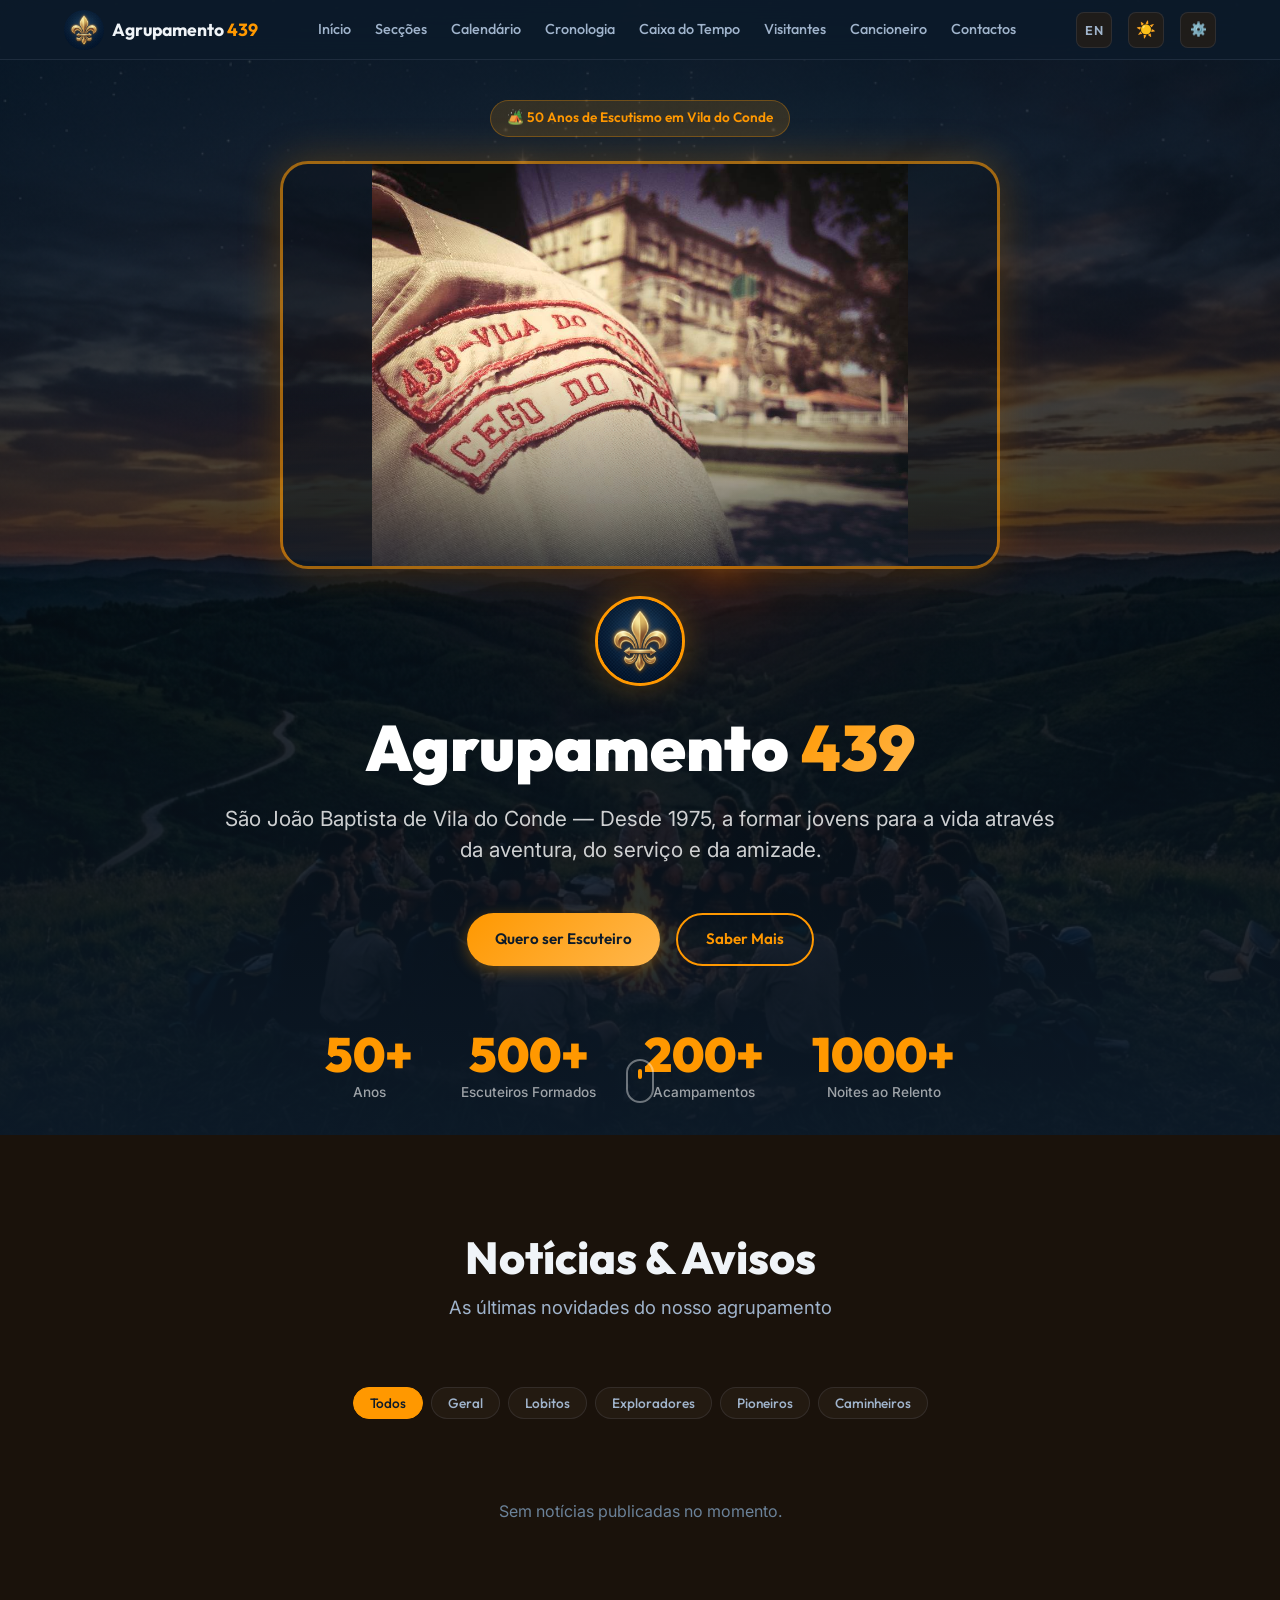
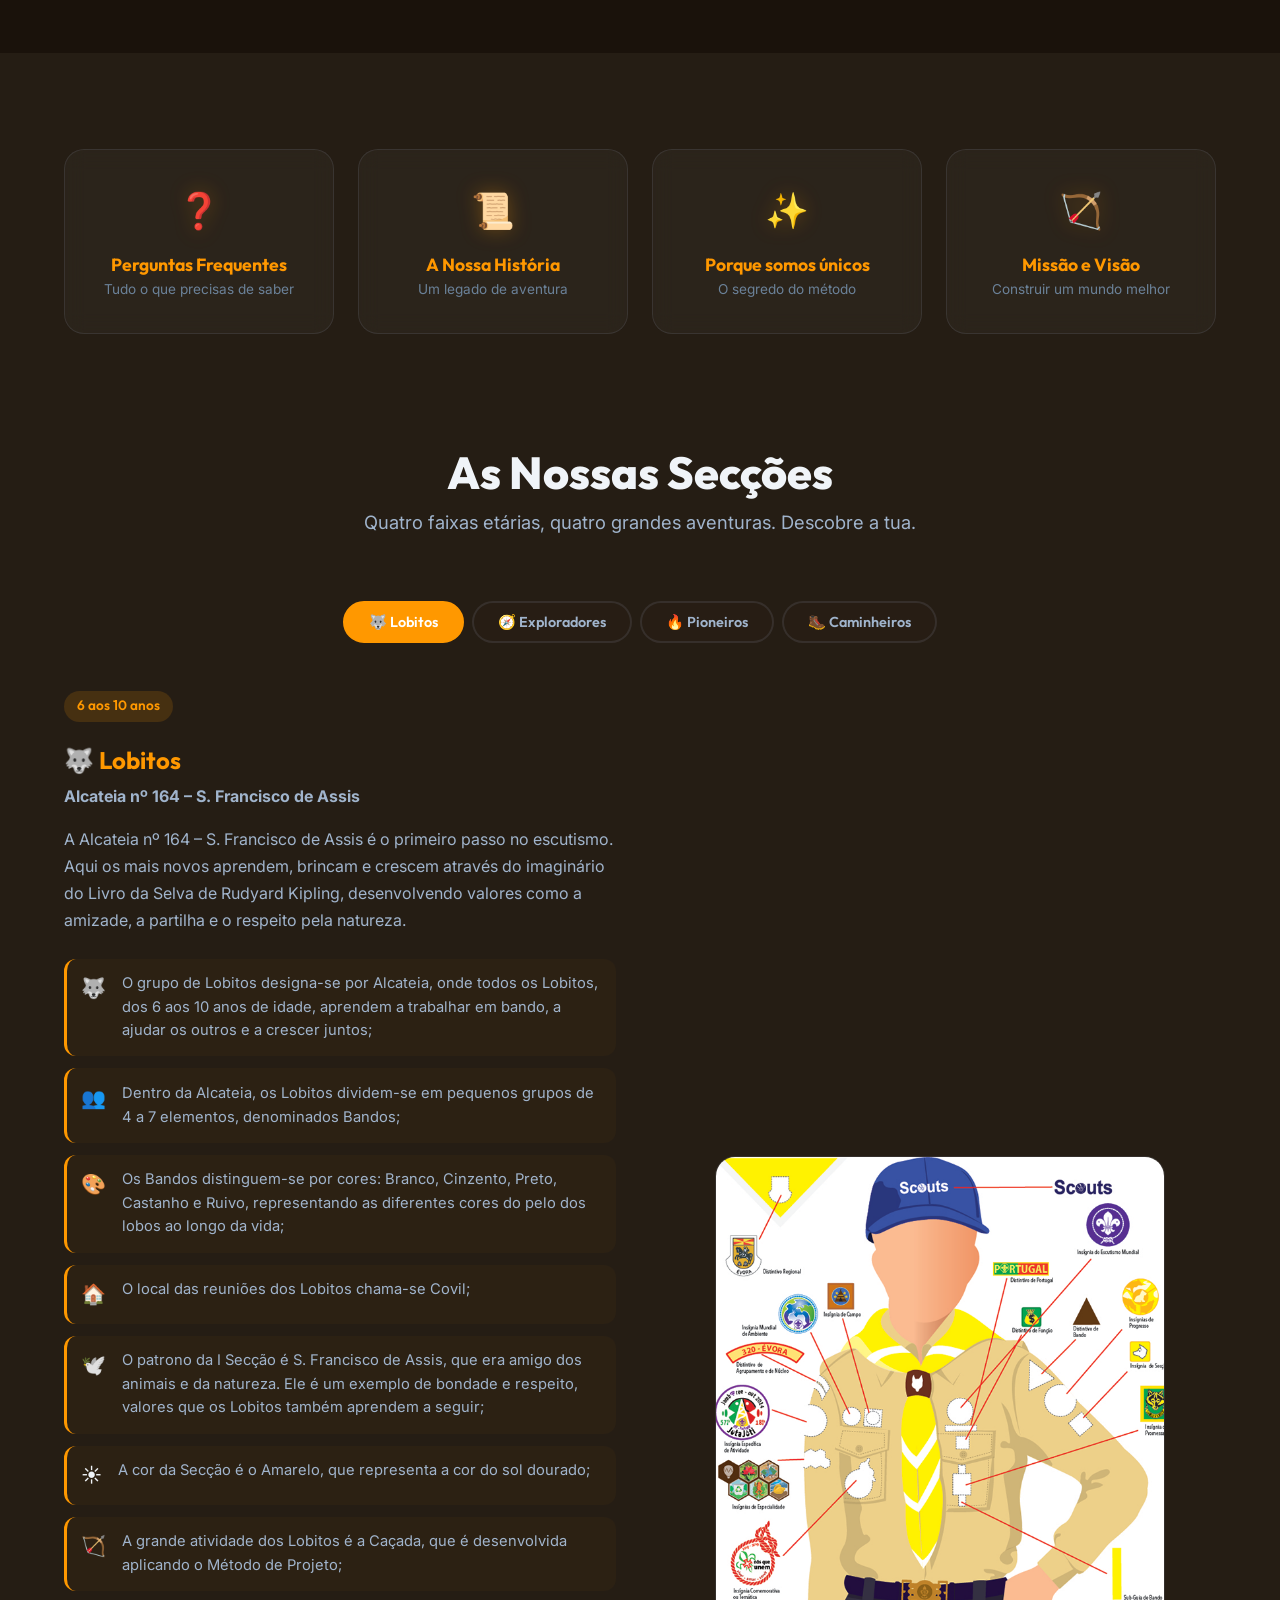
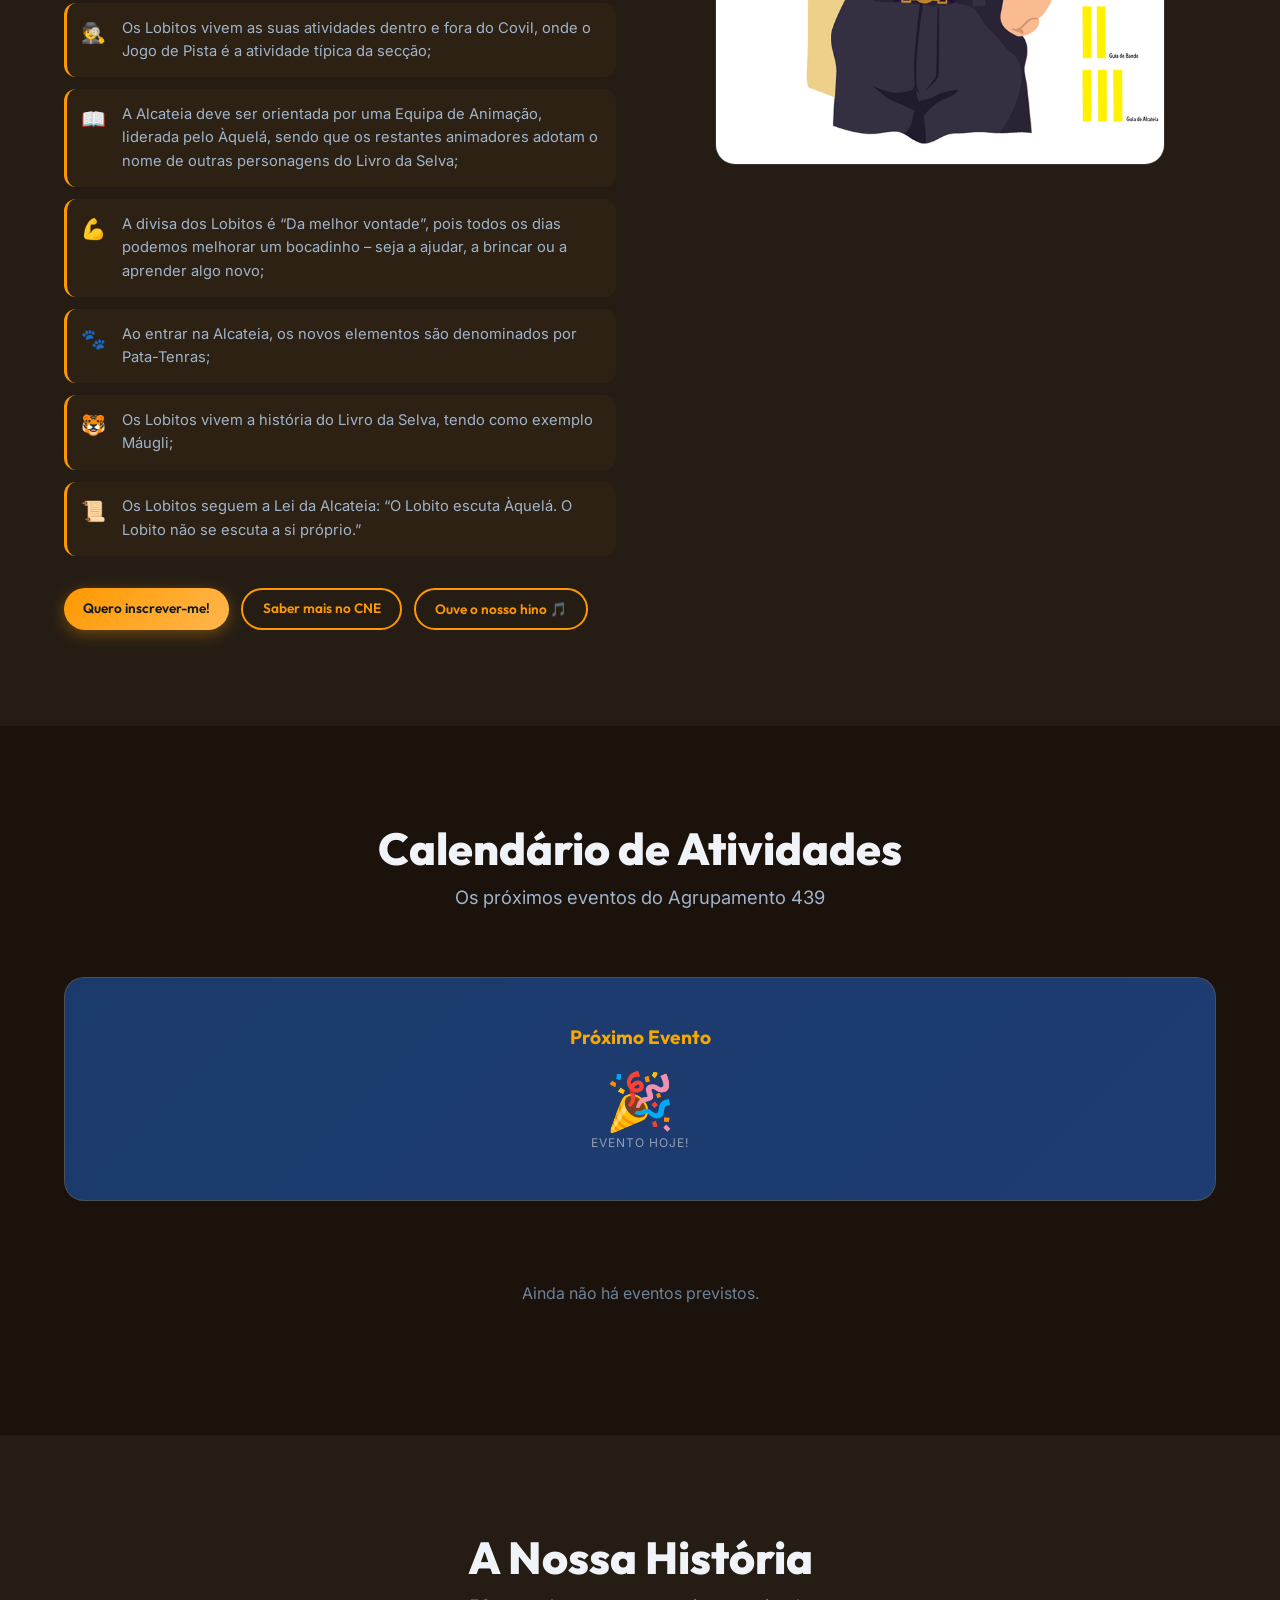
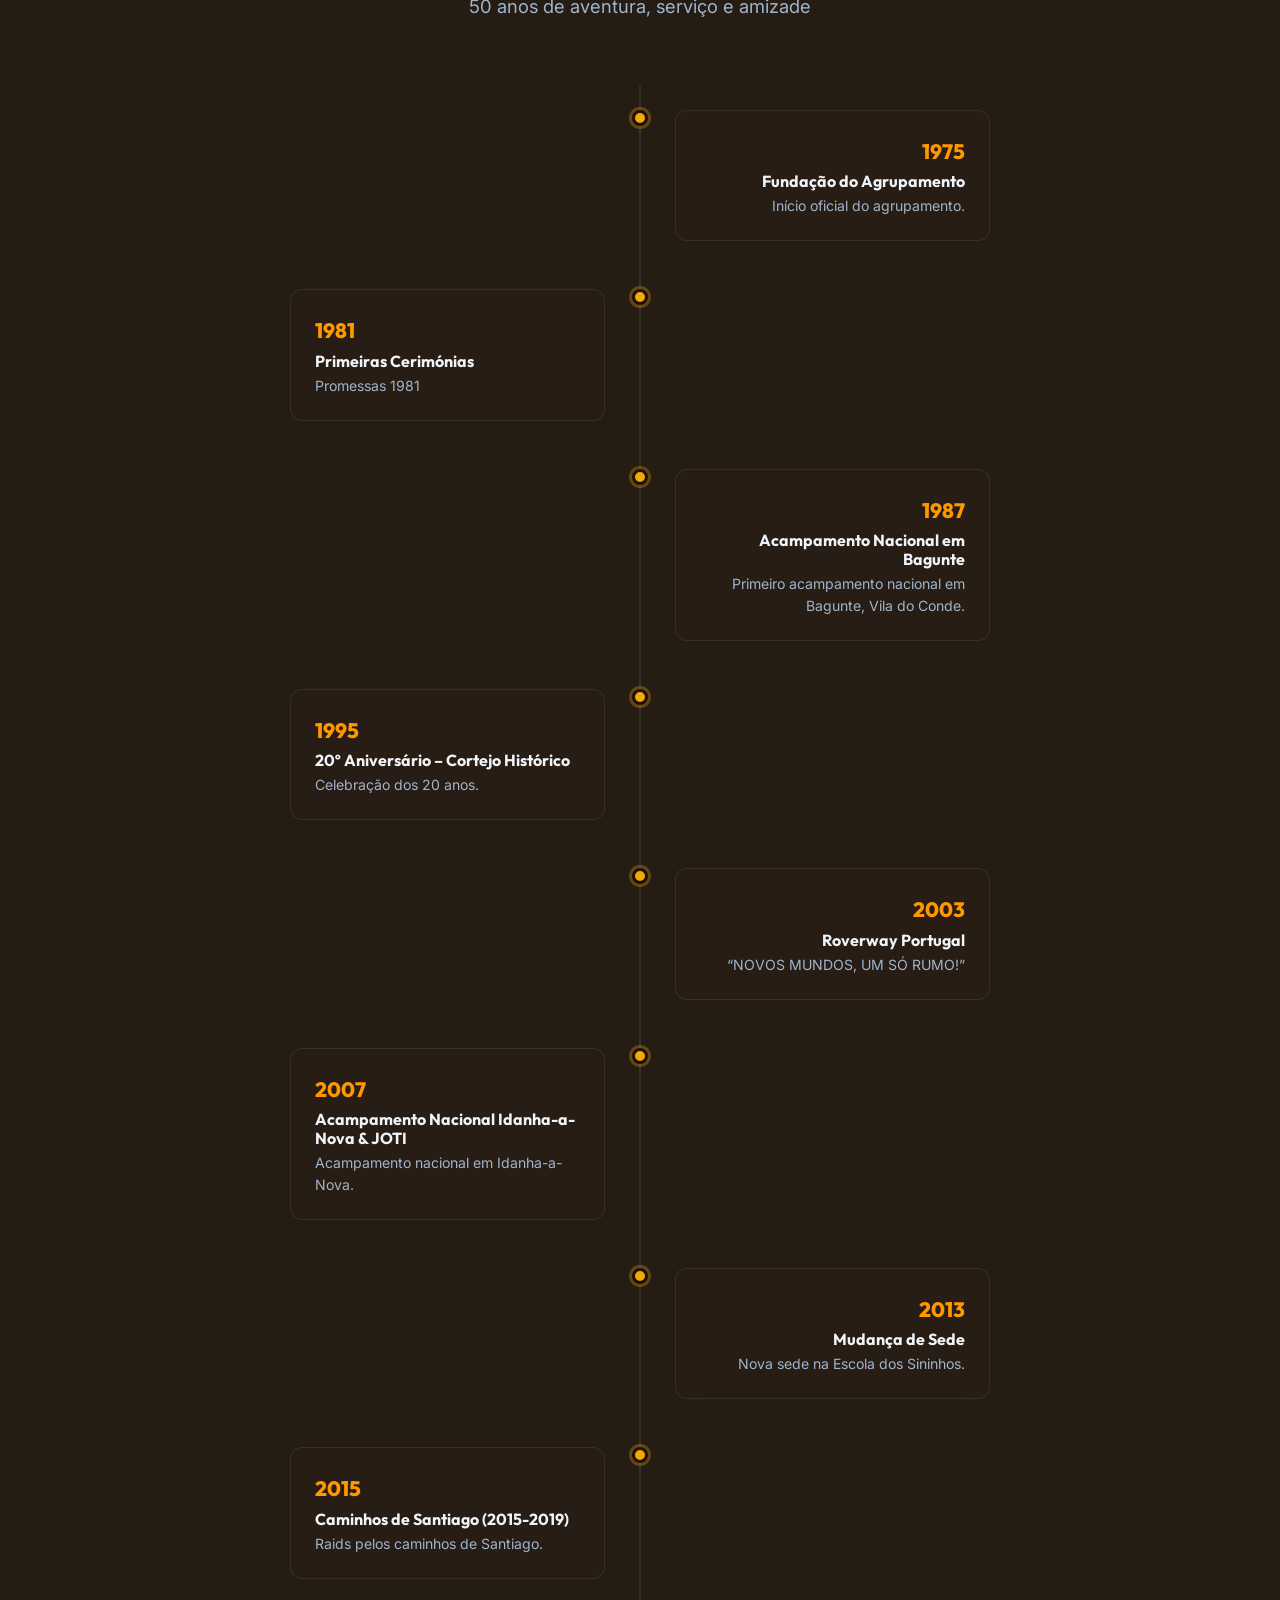
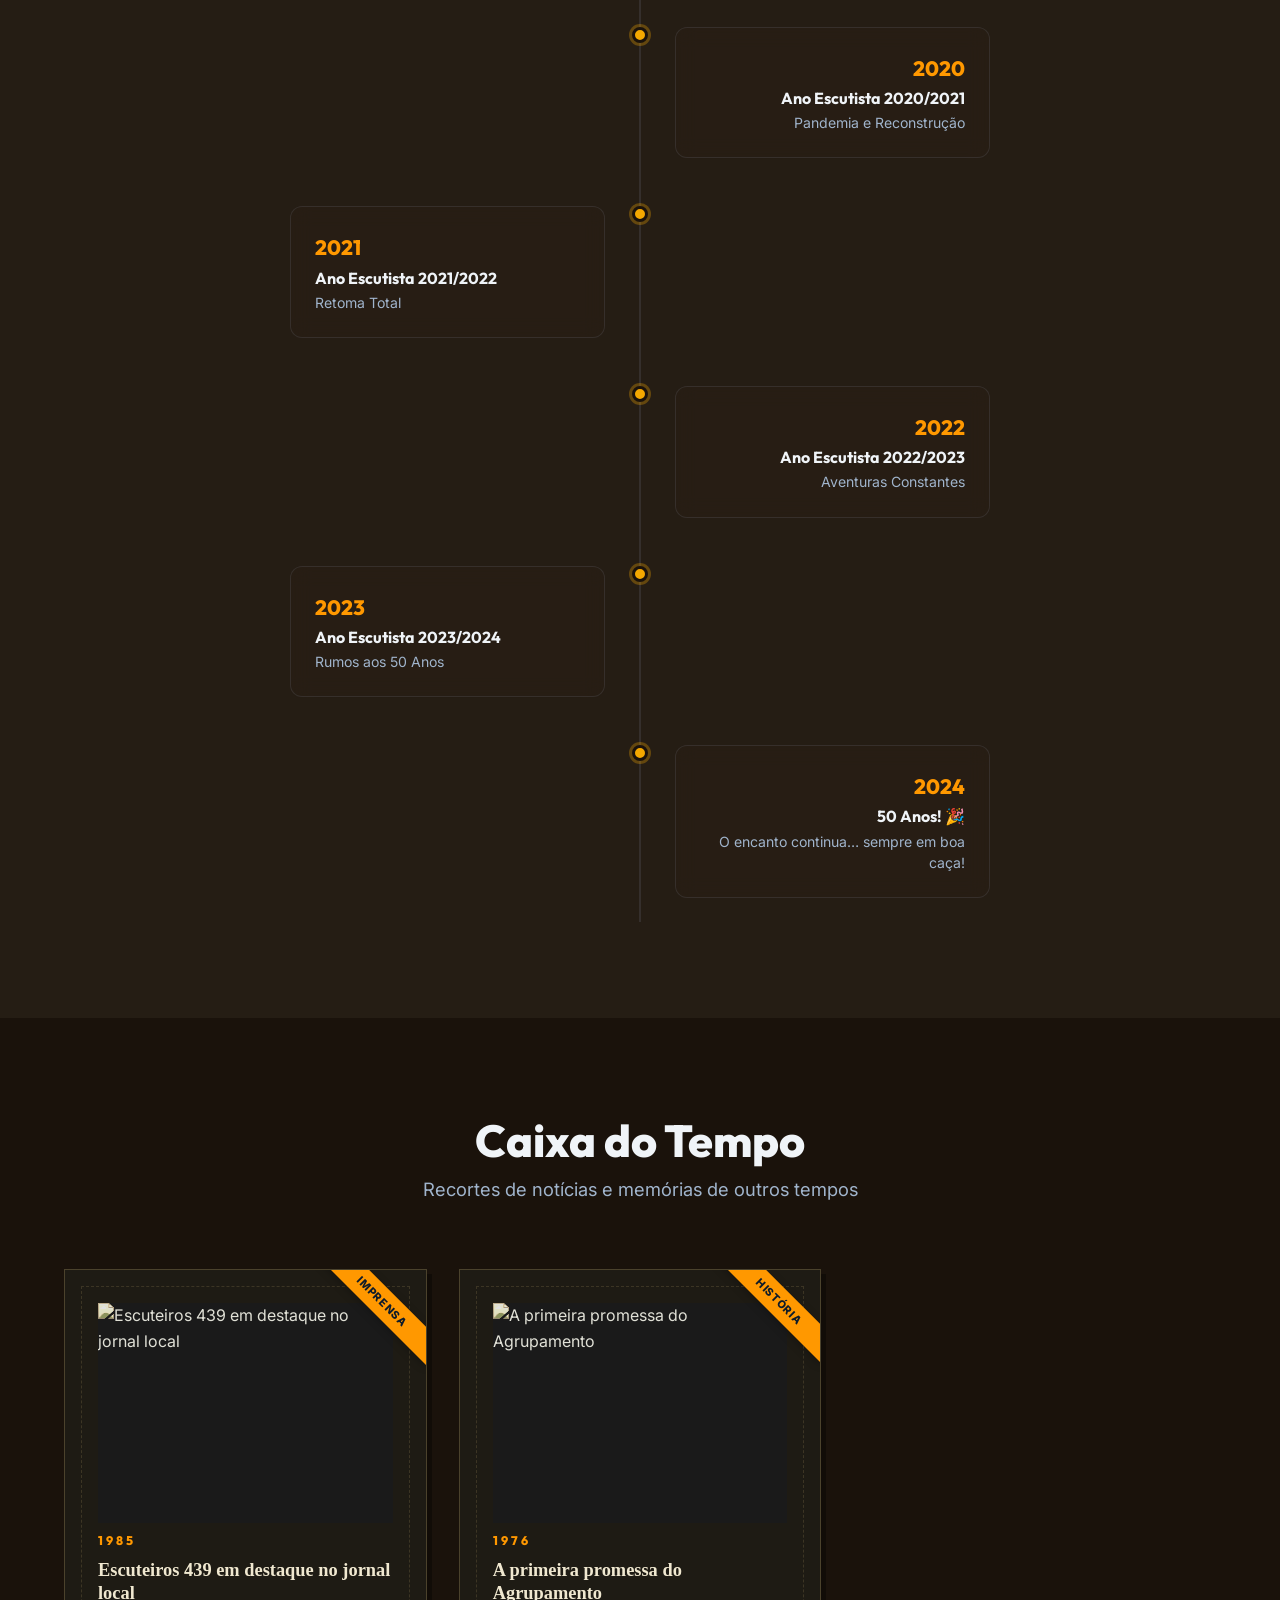
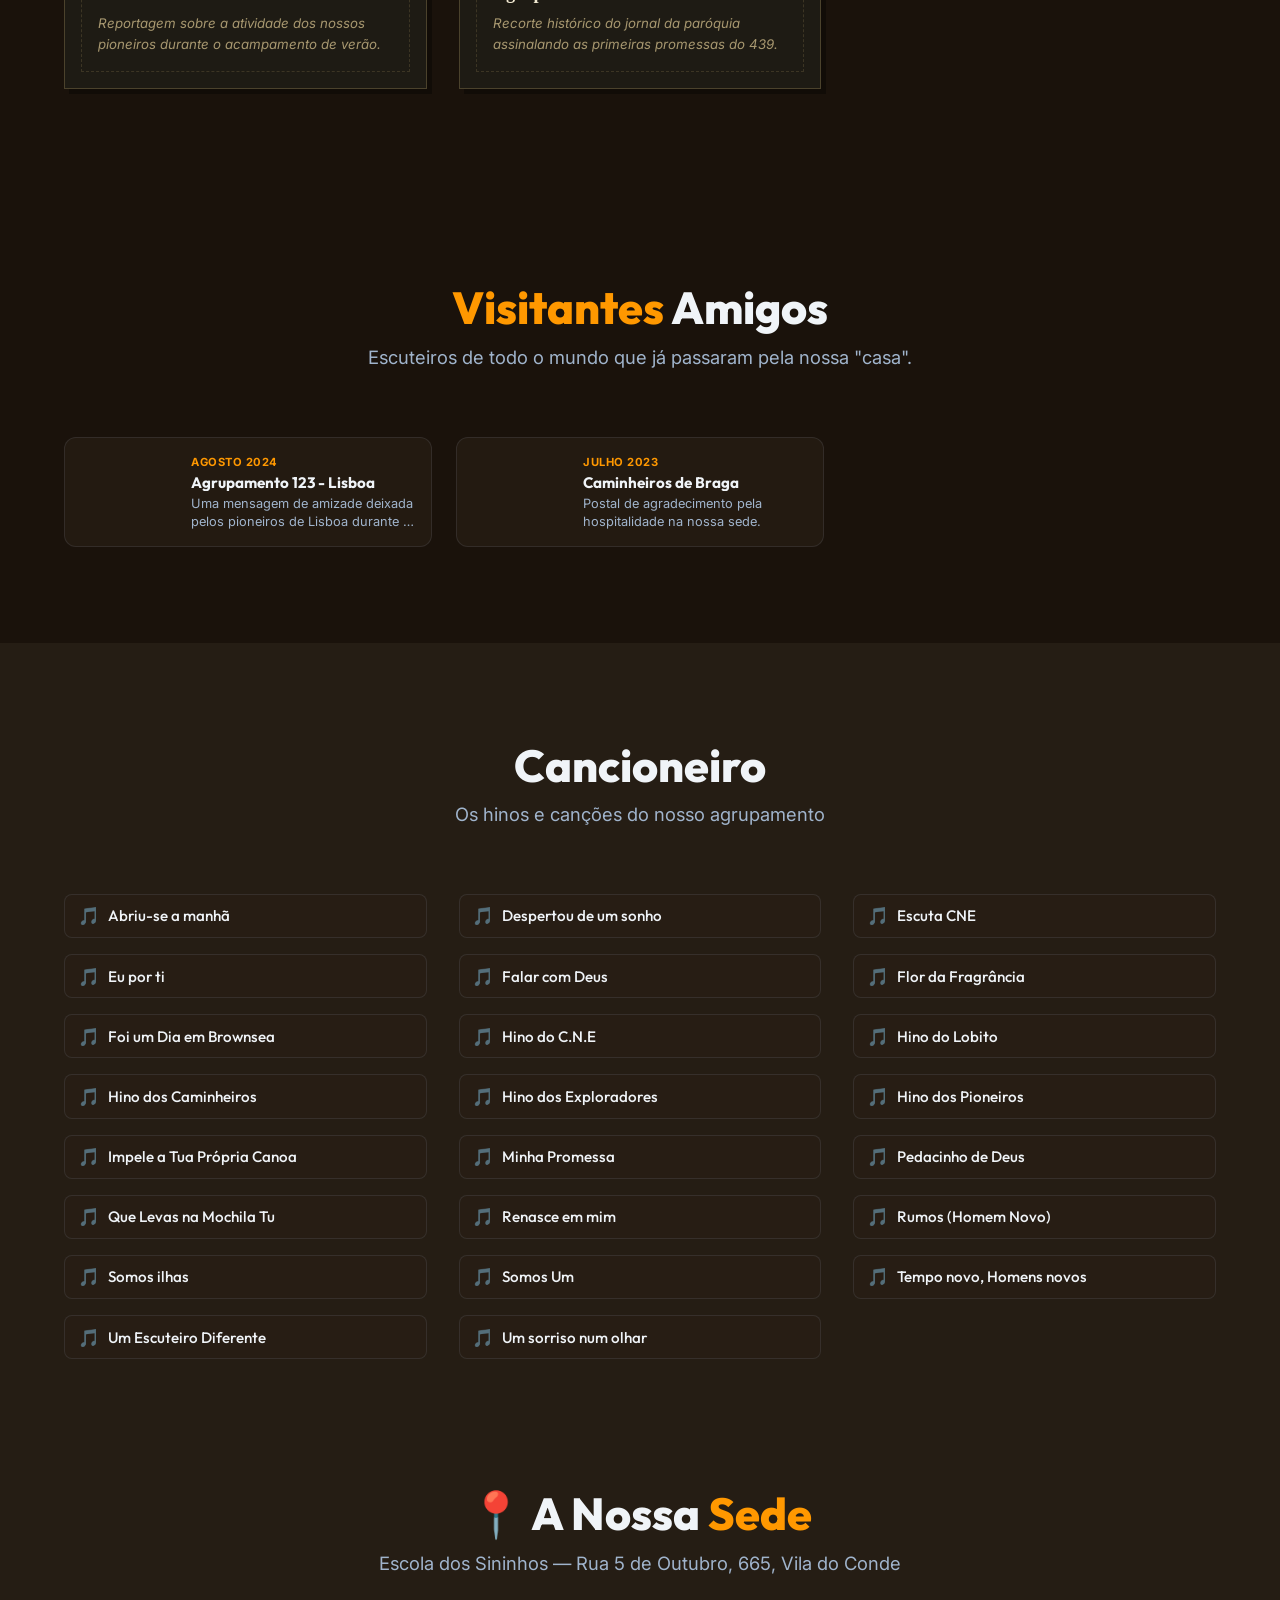
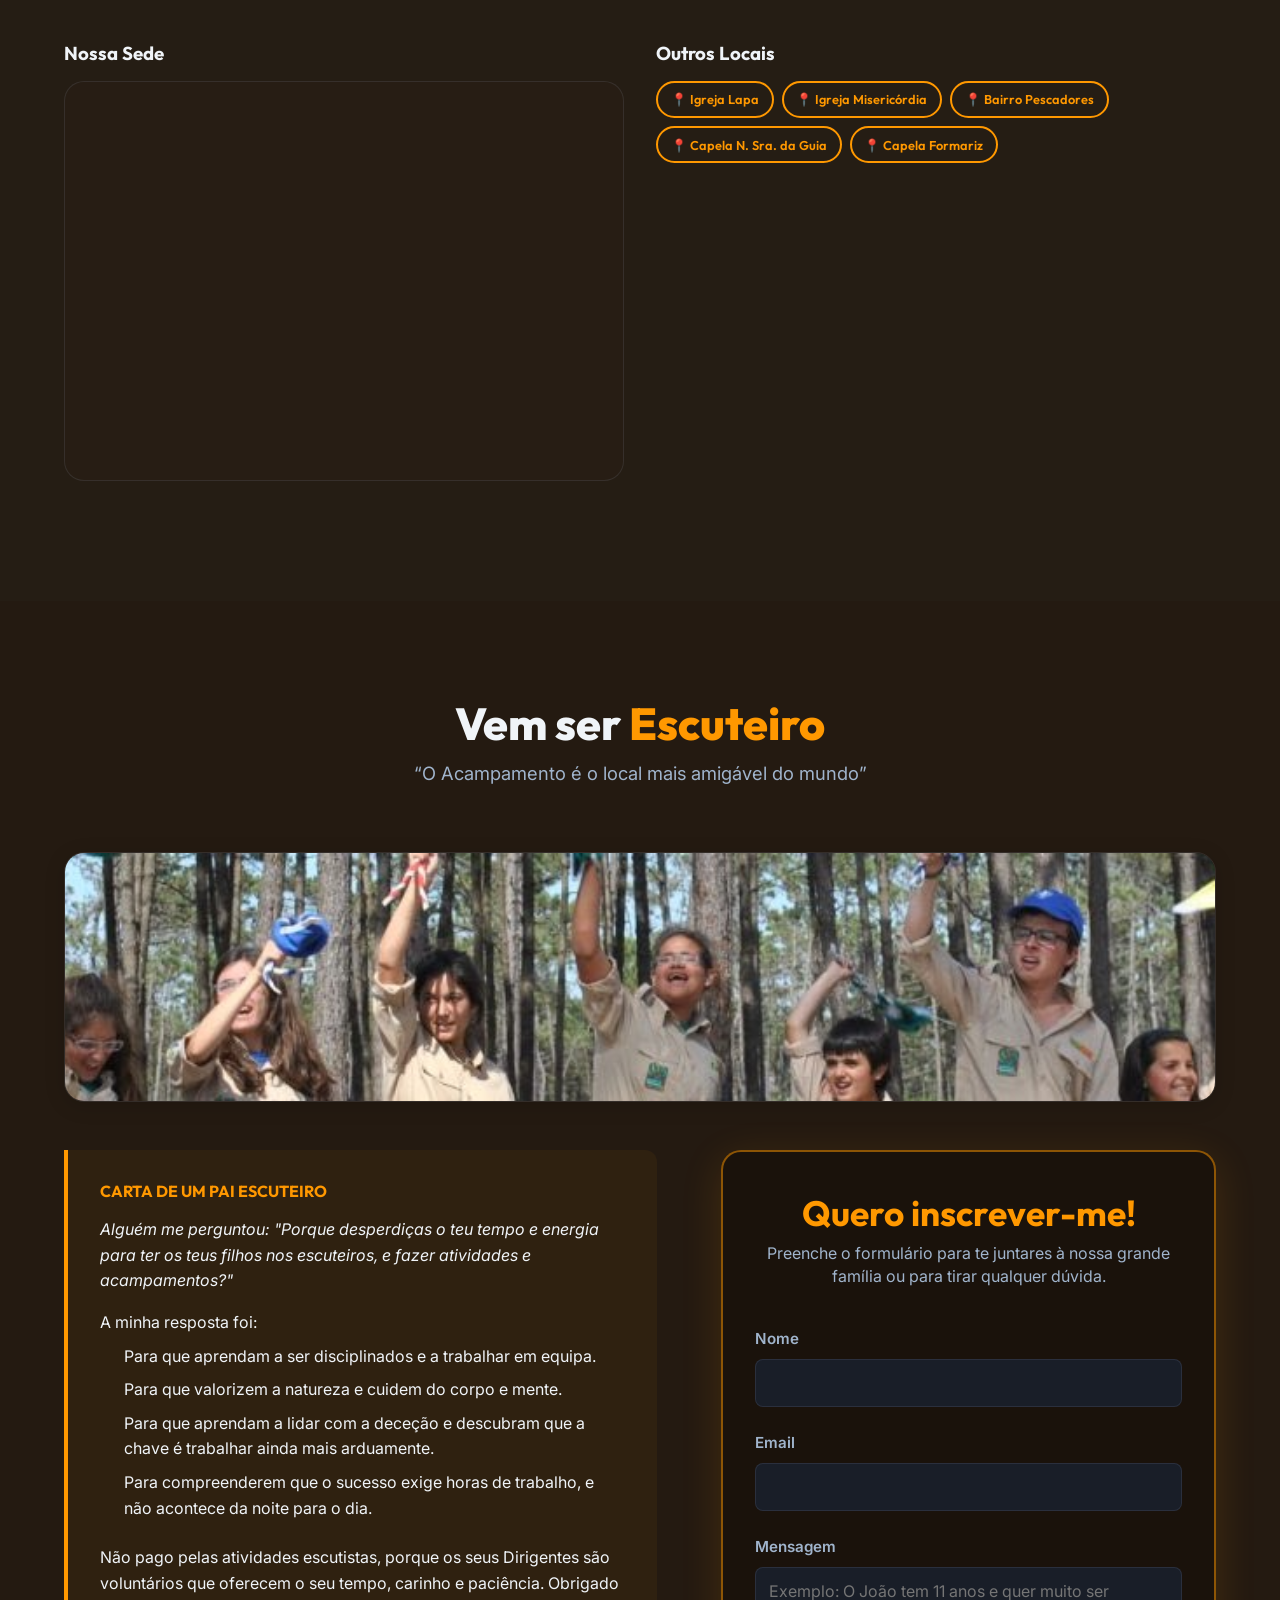
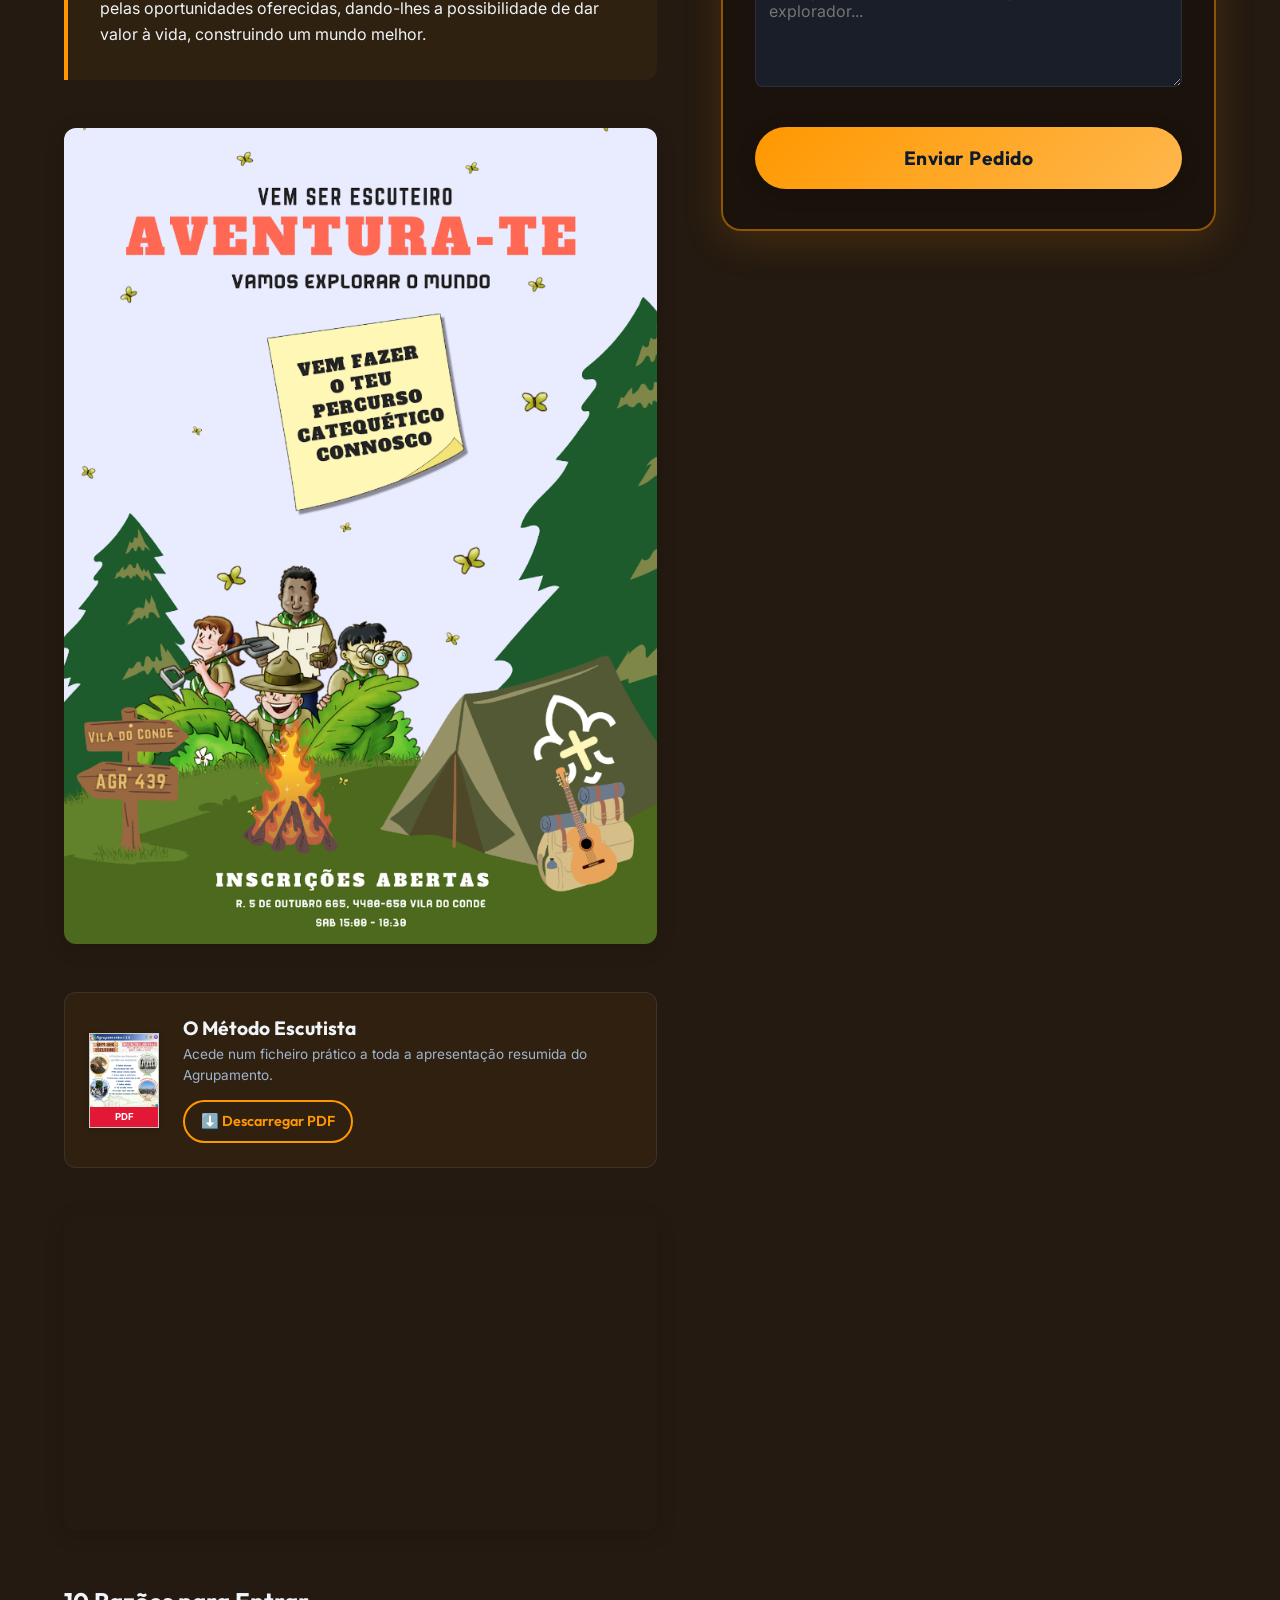
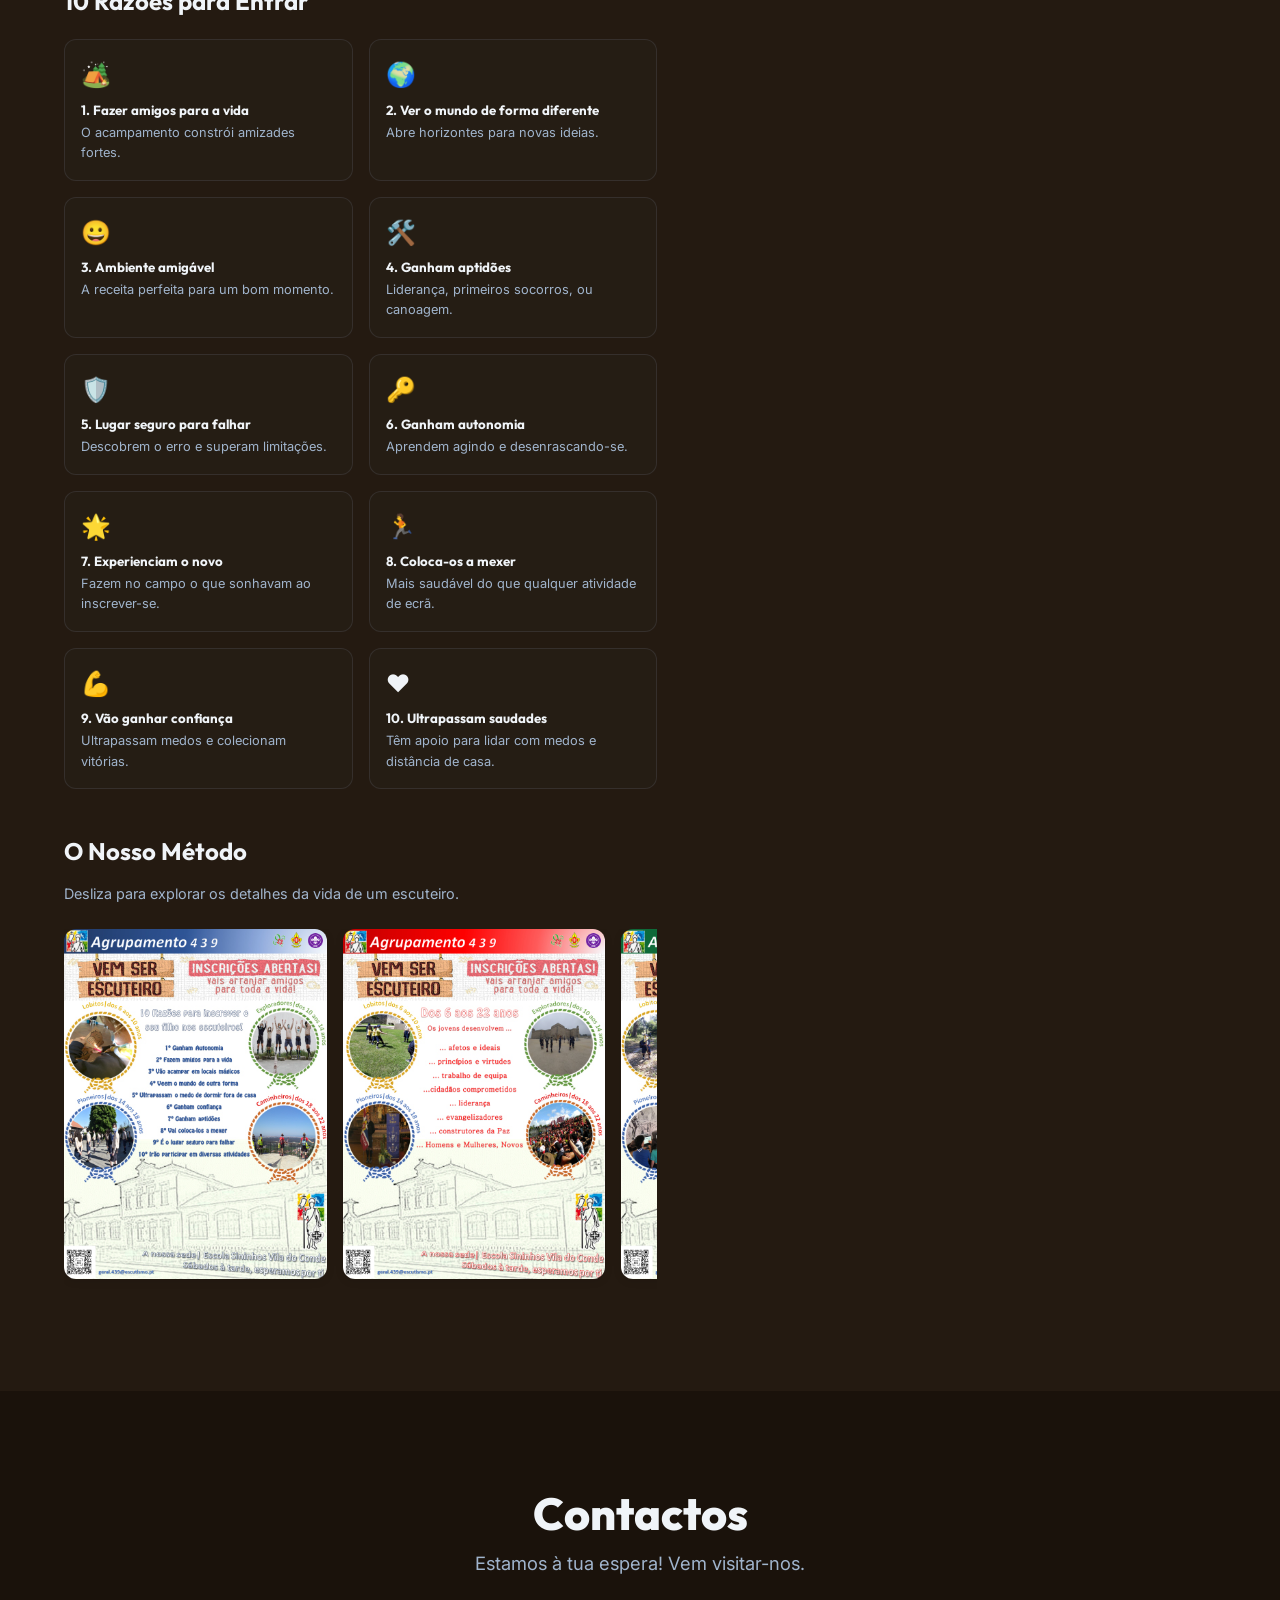
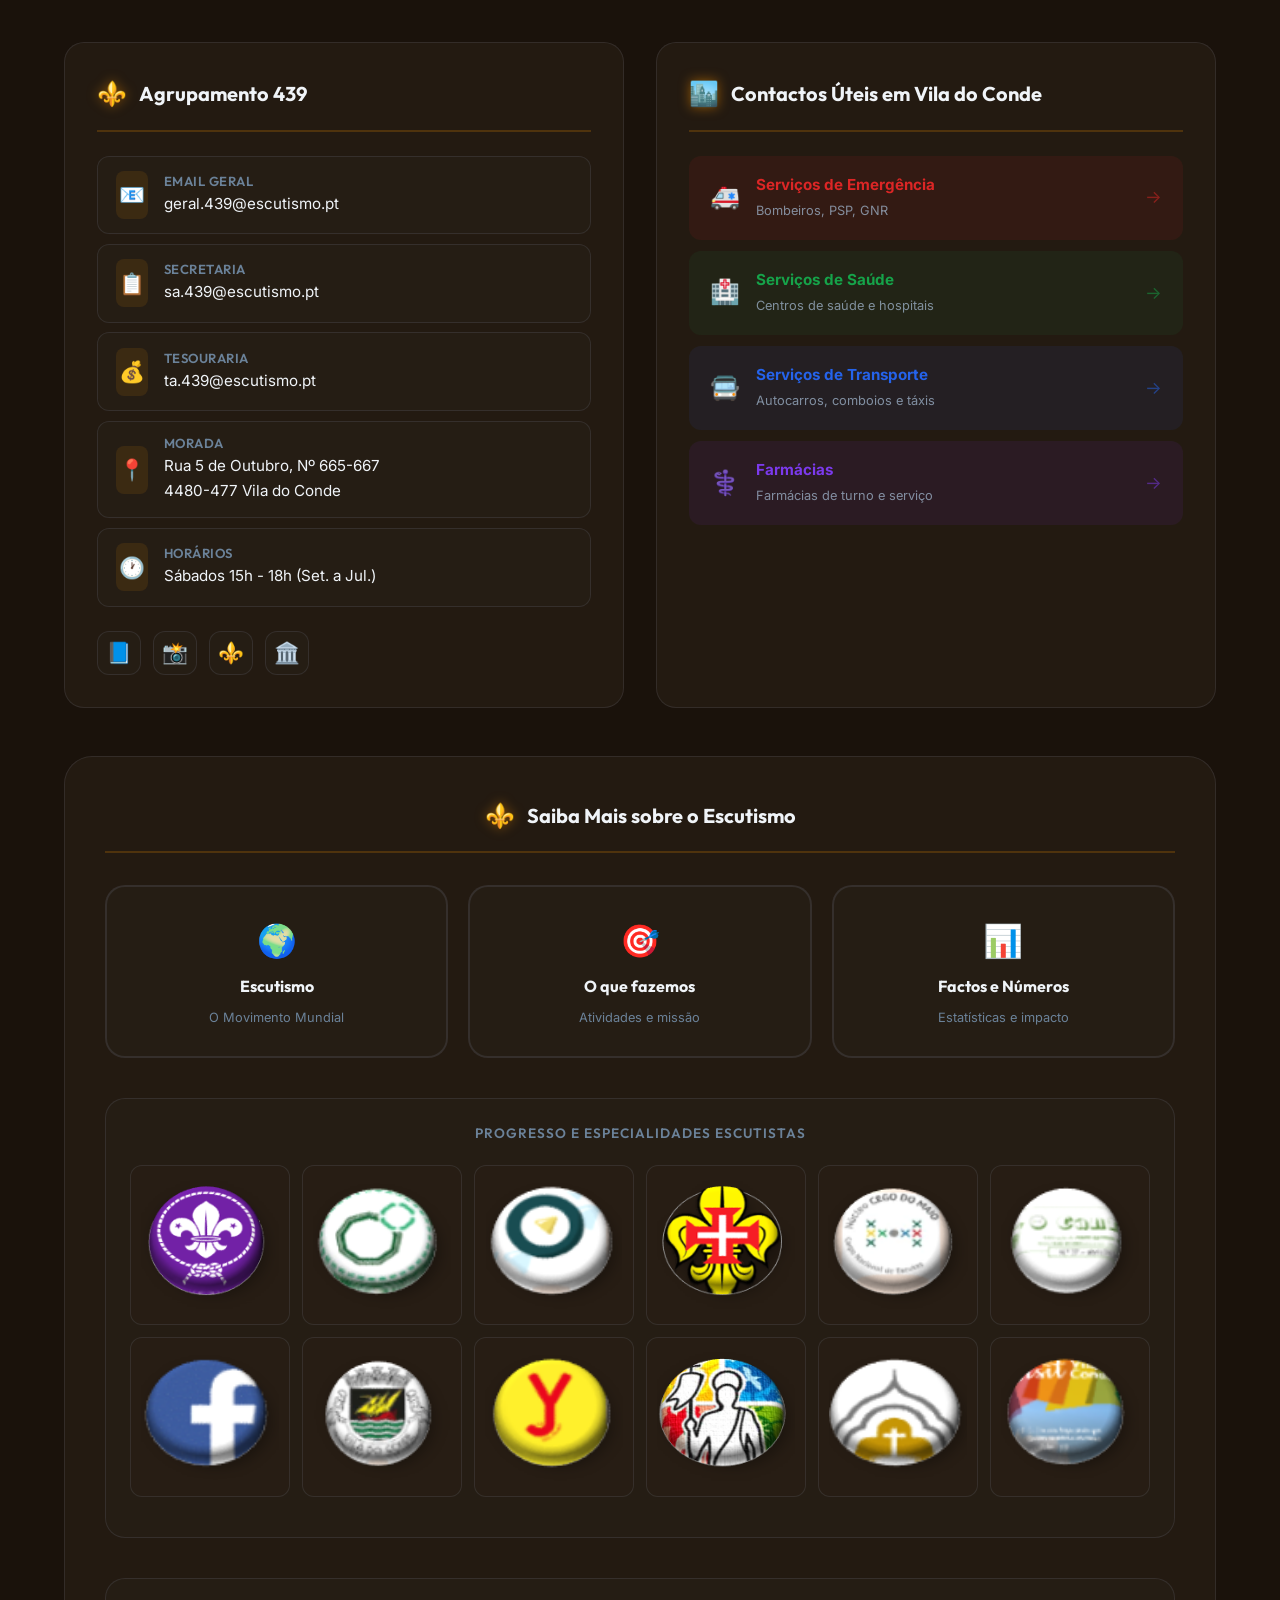
==== index.html @ 11c43bd1 "first commit" ====
<!DOCTYPE html>
<html lang="pt" data-theme="dark">
<head>
  <meta charset="UTF-8">
  <meta name="viewport" content="width=device-width, initial-scale=1.0">
  <meta name="description" content="Agrupamento 439 – São João Baptista de Vila do Conde. 50 anos de escutismo, aventura, serviço e amizade. CNE - Corpo Nacional de Escutas.">
  <meta name="keywords" content="escuteiros, escutismo, agrupamento 439, Vila do Conde, CNE, lobitos, exploradores, pioneiros, caminheiros">
  <meta property="og:title" content="Agrupamento 439 – São João Baptista de Vila do Conde">
  <meta property="og:description" content="50 anos a formar jovens para a vida através da aventura, serviço e amizade.">
  <meta property="og:type" content="website">
  <title>Agrupamento 439 – Escuteiros de Vila do Conde</title>
  <!-- Google Fonts -->
  <link rel="preconnect" href="https://fonts.googleapis.com">
  <link rel="preconnect" href="https://fonts.gstatic.com" crossorigin>
  <link href="https://fonts.googleapis.com/css2?family=Outfit:wght@300;400;600;700;900&family=Plus+Jakarta+Sans:wght@400;500;600&display=swap" rel="stylesheet">
  
  <!-- CSS -->
  <link rel="stylesheet" href="css/style.css?v=2">
  
  <!-- i18n -->
  <script src="js/i18n.js"></script>
  <link rel="icon" href="assets/logo.png" type="image/png">
</head>
<body>

  <!-- ============ NAVBAR ============ -->
  <nav class="navbar" id="navbar">
    <div class="nav-inner">
      <a href="#" class="nav-brand">
        <img src="assets/logo.png" alt="Logo Agrupamento 439">
        <div class="nav-brand-text">Agrupamento <span>439</span></div>
      </a>

      <div class="nav-links" id="navLinks">
        <a href="#inicio" class="active" data-i18n="nav_inicio">Início</a>
        <a href="#seccoes" data-i18n="nav_seccoes">Secções</a>
        <a href="#calendario" data-i18n="nav_calendario">Calendário</a>
        <a href="#cronologia" data-i18n="nav_cronologia">Cronologia</a>
        <a href="#caixatempo" data-i18n="nav_caixatempo">Caixa do Tempo</a>
        <a href="#visitantes" data-i18n="nav_visitantes">Visitantes</a>
        <a href="#cancioneiro" data-i18n="nav_cancioneiro">Cancioneiro</a>
        <a href="#inscricao" data-i18n="nav_contactos">Contactos</a>
      </div>


      <div class="nav-controls">
        <button class="nav-toggle-btn lang-toggle" id="langToggle" onclick="toggleLang()" title="Change Language">EN</button>
        <button class="nav-toggle-btn" id="themeToggle" onclick="toggleTheme()" title="Toggle Theme">☀️</button>
        <a href="admin.html" class="nav-toggle-btn" title="Admin" style="text-decoration:none; font-size:0.85rem;">⚙️</a>
        <button class="hamburger" id="hamburger" aria-label="Menu">
          <span></span><span></span><span></span>
        </button>
      </div>
    </div>
  </nav>

  <!-- ============ HERO ============ -->
  <section class="hero" id="inicio">
    <div class="hero-bg"></div>
    <div class="hero-overlay"></div>
    <div class="hero-particles"></div>

    <div class="hero-content">
      <div class="hero-badge" data-i18n="hero_badge">🏕️ 50 Anos de Escutismo em Vila do Conde</div>

      <!-- Foto do Agrupamento -->
      <div class="hero-group-photo-wrap">
        <img src="assets/imagem.jpg" alt="Foto do Agrupamento 439" class="hero-group-photo">
        <div class="hero-group-photo-overlay"></div>
      </div>

      <img src="assets/logo.png" alt="Flor de Lis" class="hero-logo">
      <h1>
        <span data-i18n="hero_title_1">Agrupamento</span>
        <span class="highlight" data-i18n="hero_title_2">439</span>
      </h1>
      <p class="hero-subtitle" data-i18n="hero_subtitle">São João Baptista de Vila do Conde — Desde 1975, a formar jovens para a vida através da aventura, do serviço e da amizade.</p>

      <div class="hero-cta">
        <a href="#inscricao" class="btn btn-primary" data-i18n="hero_cta_join">Quero ser Escuteiro</a>
        <a href="#seccoes" class="btn btn-outline" data-i18n="hero_cta_learn">Saber Mais</a>
      </div>

      <div class="hero-stats">
        <div class="stat-item">
          <div class="stat-number" data-target="50" data-suffix="+">0</div>
          <div class="stat-label" data-i18n="stat_years">Anos</div>
        </div>
        <div class="stat-item">
          <div class="stat-number" data-target="500" data-suffix="+">0</div>
          <div class="stat-label" data-i18n="stat_scouts">Escuteiros Formados</div>
        </div>
        <div class="stat-item">
          <div class="stat-number" data-target="200" data-suffix="+">0</div>
          <div class="stat-label" data-i18n="stat_camps">Acampamentos</div>
        </div>
        <div class="stat-item">
          <div class="stat-number" data-target="1000" data-suffix="+">0</div>
          <div class="stat-label" data-i18n="stat_nights">Noites ao Relento</div>
        </div>
      </div>
    </div>

    <div class="hero-scroll">
      <div class="hero-scroll-icon"></div>
    </div>
  </section>

  <!-- ============ NEWS ============ -->
  <section class="section" id="noticias">
    <div class="container">
      <h2 class="section-title reveal" data-i18n="news_title">Notícias & <span class="gold">Avisos</span></h2>
      <p class="section-subtitle reveal" data-i18n="news_subtitle">As últimas novidades do nosso agrupamento</p>

      <div class="news-filters reveal">
        <button class="filter-btn active" onclick="filterNews('all')" data-i18n="filter_all">Todos</button>
        <button class="filter-btn" onclick="filterNews('geral')" data-i18n="filter_geral">Geral</button>
        <button class="filter-btn" onclick="filterNews('lobitos')">Lobitos</button>
        <button class="filter-btn" onclick="filterNews('exploradores')">Exploradores</button>
        <button class="filter-btn" onclick="filterNews('pioneiros')">Pioneiros</button>
        <button class="filter-btn" onclick="filterNews('caminheiros')">Caminheiros</button>
      </div>

      <div class="news-grid" id="newsGrid">
        <!-- Notícias serão carregadas dinamicamente aqui -->
      </div>
    </div>
  </section>

  <!-- ============ SECTIONS ============ -->
  <section class="section" id="seccoes" style="background: var(--bg-secondary);">
    <div class="container">
      <!-- Descobre o Escutismo (Saiba Mais) -->
      <div class="scouting-intro-grid reveal" style="padding-bottom: var(--s-2xl);">
        <a href="https://escutismo.pt/perguntas-frequentes/" target="_blank" class="scouting-intro-card">
          <div class="scouting-intro-icon">❓</div>
          <h4 data-i18n="info_faq">Perguntas Frequentes</h4>
          <span data-i18n="info_faq_desc">Tudo o que precisas de saber</span>
        </a>
        <a href="https://escutismo.pt/historia/" target="_blank" class="scouting-intro-card">
          <div class="scouting-intro-icon">📜</div>
          <h4 data-i18n="info_history">A Nossa História</h4>
          <span data-i18n="info_history_desc">Um legado de aventura</span>
        </a>
        <a href="https://escutismo.pt/porque-somos-unicos/" target="_blank" class="scouting-intro-card">
          <div class="scouting-intro-icon">✨</div>
          <h4 data-i18n="info_unique">Porque somos únicos</h4>
          <span data-i18n="info_unique_desc">O segredo do método</span>
        </a>
        <a href="https://escutismo.pt/missao-e-visao/" target="_blank" class="scouting-intro-card">
          <div class="scouting-intro-icon">🏹</div>
          <h4 data-i18n="info_mission">Missão e Visão</h4>
          <span data-i18n="info_mission_desc">Construir um mundo melhor</span>
        </a>
      </div>
      <h2 class="section-title reveal" data-i18n="sections_title">As Nossas <span class="gold">Secções</span></h2>
      <p class="section-subtitle reveal" data-i18n="sections_subtitle">Quatro faixas etárias, quatro grandes aventuras. Descobre a tua.</p>

      <div class="section-tabs reveal">
        <button class="section-tab active" data-section="lobitos">🐺 Lobitos</button>
        <button class="section-tab" data-section="exploradores">🧭 Exploradores</button>
        <button class="section-tab" data-section="pioneiros">🔥 Pioneiros</button>
        <button class="section-tab" data-section="caminheiros">🥾 Caminheiros</button>
      </div>

      <!-- LOBITOS -->
      <div class="section-panel active" id="panel-lobitos">
        <div class="section-info">
          <div class="age-range" style="background:rgba(var(--c-primary-rgb),0.15); color:var(--c-primary);" data-i18n="lobitos_age">6 aos 10 anos</div>
          <h2 style="color: var(--c-primary); font-family: var(--f-heading); margin-bottom: 0.5rem;">🐺 <span data-i18n="lobitos_name">Lobitos</span></h2>
          <p><strong>Alcateia nº 164 – S. Francisco de Assis</strong></p>
          <p data-i18n="lobitos_desc">A Alcateia nº 164 – S. Francisco de Assis é o primeiro passo no escutismo. Aqui os mais novos aprendem, brincam e crescem através do imaginário do Livro da Selva de Rudyard Kipling, desenvolvendo valores como a amizade, a partilha e o respeito pela natureza.</p>

          <!-- New Info List -->
          <ul class="scout-info-list" style="margin-top: 1.5rem;">
            <li class="scout-info-item">
              <span class="scout-info-icon">🐺</span>
              <span class="scout-info-text" data-i18n="lobitos_info_1">O grupo de Lobitos designa-se por Alcateia...</span>
            </li>
            <li class="scout-info-item">
              <span class="scout-info-icon">👥</span>
              <span class="scout-info-text" data-i18n="lobitos_info_2">Dentro da Alcateia, os Lobitos dividem-se em Bandos...</span>
            </li>
            <li class="scout-info-item">
              <span class="scout-info-icon">🎨</span>
              <span class="scout-info-text" data-i18n="lobitos_info_3">Os Bandos distinguem-se por cores: Branco, Cinzento, Preto, Castanho e Ruivo...</span>
            </li>
            <li class="scout-info-item">
              <span class="scout-info-icon">🏠</span>
              <span class="scout-info-text" data-i18n="lobitos_info_4">O local das reuniões dos Lobitos chama-se Covil;</span>
            </li>
            <li class="scout-info-item">
              <span class="scout-info-icon">🕊️</span>
              <span class="scout-info-text" data-i18n="lobitos_info_5">O patrono da I Secção é S. Francisco de Assis...</span>
            </li>
            <li class="scout-info-item">
              <span class="scout-info-icon">☀️</span>
              <span class="scout-info-text" data-i18n="lobitos_info_6">A cor da Secção é o Amarelo (sol dourado);</span>
            </li>
            <li class="scout-info-item">
              <span class="scout-info-icon">🏹</span>
              <span class="scout-info-text" data-i18n="lobitos_info_7">A grande atividade dos Lobitos é a Caçada...</span>
            </li>
            <li class="scout-info-item">
              <span class="scout-info-icon">🕵️</span>
              <span class="scout-info-text" data-i18n="lobitos_info_8">O Jogo de Pista é a atividade típica da secção;</span>
            </li>
            <li class="scout-info-item">
              <span class="scout-info-icon">📖</span>
              <span class="scout-info-text" data-i18n="lobitos_info_9">Equipa de Animação liderada pelo Àquelá...</span>
            </li>
            <li class="scout-info-item">
              <span class="scout-info-icon">💪</span>
              <span class="scout-info-text" data-i18n="lobitos_info_10">A divisa dos Lobitos é “Da melhor vontade”...</span>
            </li>
            <li class="scout-info-item">
              <span class="scout-info-icon">🐾</span>
              <span class="scout-info-text" data-i18n="lobitos_info_11">Ao entrar na Alcateia, são denominados por Pata-Tenras;</span>
            </li>
            <li class="scout-info-item">
              <span class="scout-info-icon">🐯</span>
              <span class="scout-info-text" data-i18n="lobitos_info_12">Vivem a história do Livro da Selva (Máugli);</span>
            </li>
            <li class="scout-info-item">
              <span class="scout-info-icon">📜</span>
              <span class="scout-info-text" data-i18n="lobitos_info_13">Seguem a Lei da Alcateia...</span>
            </li>
          </ul>

          <div style="margin-top: 2rem; display: flex; gap: 0.75rem; flex-wrap: wrap;">
            <a href="#inscricao" class="btn btn-primary btn-sm" data-i18n="lobitos_cta">Quero inscrever-me!</a>
            <a href="https://escutismo.pt/lobitos-6-aos-10-anos/" target="_blank" class="btn btn-outline btn-sm" data-i18n="lobitos_learn_more">Saber mais no CNE</a>
            <button class="btn btn-outline btn-sm" onclick="openSongModal('s10')" data-i18n="hymn_cta">Ouve o nosso hino 🎵</button>
          </div>
        </div>
        <div class="uniform-infographic-wrap">
          <img src="assets/uniforme_lobito.png" alt="Infográfico Uniforme Lobito" class="uniform-infographic">
        </div>
      </div>

      <!-- EXPLORADORES -->
      <div class="section-panel" id="panel-exploradores">
        <div class="section-info">
          <div class="age-range" style="background:rgba(var(--c-primary-rgb),0.15); color:var(--c-primary);" data-i18n="exploradores_age">10 aos 14 anos</div>
          <h2 style="color: var(--c-primary); font-family: var(--f-heading); margin-bottom: 0.5rem;">🧭 <span data-i18n="exploradores_name">Exploradores</span></h2>
          <p><strong>Grupo Explorador nº 164 – São João Baptista</strong></p>
          <p data-i18n="exploradores_desc">O Grupo Explorador nº 164 – São João Baptista é a secção da aventura. As patrulhas exploram, constroem, acampam e percorrem os Caminhos de Santiago. É a idade das grandes expedições e das primeiras responsabilidades.</p>

          <!-- New Info List -->
          <ul class="scout-info-list" style="margin-top: 1.5rem;">
            <li class="scout-info-item">
              <span class="scout-info-icon">🧭</span>
              <span class="scout-info-text" data-i18n="exploradores_info_1">A Expedição é composta pelos Exploradores...</span>
            </li>
            <li class="scout-info-item">
              <span class="scout-info-icon">👥</span>
              <span class="scout-info-text" data-i18n="exploradores_info_2">Organizam-se em Patrulhas de 4 a 8 elementos...</span>
            </li>
            <li class="scout-info-item">
              <span class="scout-info-icon">🐾</span>
              <span class="scout-info-text" data-i18n="exploradores_info_3">Cada Patrulha tem o nome de um Animal (Totem)...</span>
            </li>
            <li class="scout-info-item">
              <span class="scout-info-icon">🏕️</span>
              <span class="scout-info-text" data-i18n="exploradores_info_4">O local de reunião denomina-se Base...</span>
            </li>
            <li class="scout-info-item">
              <span class="scout-info-icon">🚶</span>
              <span class="scout-info-text" data-i18n="exploradores_info_5">O Patrono Nacional é São Tiago Maior...</span>
            </li>
            <li class="scout-info-item">
              <span class="scout-info-icon">🌿</span>
              <span class="scout-info-text" data-i18n="exploradores_info_6">A cor da secção é o Verde (Esperança e Natureza);</span>
            </li>
            <li class="scout-info-item">
              <span class="scout-info-icon">🔦</span>
              <span class="scout-info-text" data-i18n="exploradores_info_7">A atividade típica denomina-se Aventura...</span>
            </li>
            <li class="scout-info-item">
              <span class="scout-info-icon">🤝</span>
              <span class="scout-info-text" data-i18n="exploradores_info_8">Equipa de Animação focada no Método Escutista...</span>
            </li>
            <li class="scout-info-item">
              <span class="scout-info-icon">⚖️</span>
              <span class="scout-info-text" data-i18n="exploradores_info_9">Conselho de Guias é o órgão consultivo...</span>
            </li>
            <li class="scout-info-item">
              <span class="scout-info-icon">🏛️</span>
              <span class="scout-info-text" data-i18n="exploradores_info_10">Conselho de Expedição para tomadas de decisão...</span>
            </li>
          </ul>

          <div style="margin-top: 2rem; display: flex; gap: 0.75rem; flex-wrap: wrap;">
            <a href="#inscricao" class="btn btn-primary btn-sm" data-i18n="exploradores_cta">Quero inscrever-me!</a>
            <a href="https://escutismo.pt/exploradores-10-aos-14-anos/" target="_blank" class="btn btn-outline btn-sm" data-i18n="exploradores_learn_more">Saber mais no CNE</a>
            <button class="btn btn-outline btn-sm" onclick="openSongModal('s9')" data-i18n="hymn_cta">Ouve o nosso hino 🎵</button>
          </div>
        </div>
        <div class="uniform-infographic-wrap">
          <img src="assets/uniforme_explorador.png" alt="Infográfico Uniforme Explorador" class="uniform-infographic">
        </div>
      </div>

      <!-- PIONEIROS -->
      <div class="section-panel" id="panel-pioneiros">
        <div class="section-info">
          <div class="age-range" style="background:rgba(var(--c-primary-rgb),0.15); color:var(--c-primary);" data-i18n="pioneiros_age">14 aos 18 anos</div>
          <h2 style="color: var(--c-primary); font-family: var(--f-heading); margin-bottom: 0.5rem;">🚩 <span data-i18n="pioneiros_name">Pioneiros</span></h2>
          <p><strong>Grupo Pioneiro nº 164 – Nª Srª da Guia</strong></p>
          <p data-i18n="pioneiros_desc">O Grupo Pioneiro nº 164 – Nª Srª da Guia é o lugar do empreendedorismo. Os jovens assumem projetos, servem a comunidade e constroem o seu caminho pessoal. Aceita o desafio!</p>

          <!-- New Info List -->
          <ul class="scout-info-list" style="margin-top: 1.5rem;">
            <li class="scout-info-item">
              <span class="scout-info-icon">🚩</span>
              <span class="scout-info-text" data-i18n="pioneiros_info_1">A Unidade denomina-se Comunidade...</span>
            </li>
            <li class="scout-info-item">
              <span class="scout-info-icon">👥</span>
              <span class="scout-info-text" data-i18n="pioneiros_info_2">Divididos em grupos de 4 a 8 elementos (Equipas);</span>
            </li>
            <li class="scout-info-item">
              <span class="scout-info-icon">👤</span>
              <span class="scout-info-text" data-i18n="pioneiros_info_3">Equipas com nome de Santos, pioneiros ou heróis;</span>
            </li>
            <li class="scout-info-item">
              <span class="scout-info-icon">🏠</span>
              <span class="scout-info-text" data-i18n="pioneiros_info_4">O local de reunião designa-se por Abrigo;</span>
            </li>
            <li class="scout-info-item">
              <span class="scout-info-icon">⛪</span>
              <span class="scout-info-text" data-i18n="pioneiros_info_5">O Patrono da III Secção é São Pedro;</span>
            </li>
            <li class="scout-info-item">
              <span class="scout-info-icon">🌌</span>
              <span class="scout-info-text" data-i18n="pioneiros_info_6">Cor Azul (céu e mar), ideal "Sempre Mais Longe";</span>
            </li>
            <li class="scout-info-item">
              <span class="scout-info-icon">🏔️</span>
              <span class="scout-info-text" data-i18n="pioneiros_info_7">Atividade típica: Empreendimento;</span>
            </li>
            <li class="scout-info-item">
              <span class="scout-info-icon">🏅</span>
              <span class="scout-info-text" data-i18n="pioneiros_info_8">Competição Inter-equipas e espírito de corpo;</span>
            </li>
            <li class="scout-info-item">
              <span class="scout-info-icon">🤝</span>
              <span class="scout-info-text" data-i18n="pioneiros_info_9">Equipa de Animação liderada pelo Chefe de Unidade;</span>
            </li>
            <li class="scout-info-item">
              <span class="scout-info-icon">⚖️</span>
              <span class="scout-info-text" data-i18n="pioneiros_info_10">Conselho de Comunidade para escolher o projeto;</span>
            </li>
            <li class="scout-info-item">
              <span class="scout-info-icon">⚔️</span>
              <span class="scout-info-text" data-i18n="pioneiros_info_11">Conselho de Guias é o "motor da unidade";</span>
            </li>
          </ul>

          <div style="margin-top: 2rem; display: flex; gap: 0.75rem; flex-wrap: wrap;">
            <a href="#inscricao" class="btn btn-primary btn-sm" data-i18n="pioneiros_cta">Quero inscrever-me!</a>
            <a href="https://escutismo.pt/pioneiros-14-aos-18-anos/" target="_blank" class="btn btn-outline btn-sm" data-i18n="pioneiros_learn_more">Saber mais no CNE</a>
            <button class="btn btn-outline btn-sm" onclick="openSongModal('s11')" data-i18n="hymn_cta">Ouve o nosso hino 🎵</button>
          </div>
        </div>
        <div class="uniform-infographic-wrap">
          <img src="assets/uniforme_pioneiro.png" alt="Infográfico Uniforme Pioneiro" class="uniform-infographic">
        </div>
      </div>

      <!-- CAMINHEIROS -->
      <div class="section-panel" id="panel-caminheiros">
        <div class="section-info">
          <div class="age-range" style="background:rgba(var(--c-primary-rgb),0.15); color:var(--c-primary);" data-i18n="caminheiros_age">18 aos 22 anos</div>
          <h2 style="color: var(--c-primary); font-family: var(--f-heading); margin-bottom: 0.5rem;">🎒 <span data-i18n="caminheiros_name">Caminheiros</span></h2>
          <p><strong>Clã nº 107 – São Nuno de Santa Maria</strong></p>
          <p data-i18n="caminheiros_desc">O Clã nº 107 – São Nuno de Santa Maria é o objetivo do Homem Novo. Os caminheiros vivem em serviço à comunidade e ajudam as secções mais novas. São os futuros líderes do agrupamento.</p>

          <!-- New Info List -->
          <ul class="scout-info-list" style="margin-top: 1.5rem;">
            <li class="scout-info-item">
              <span class="scout-info-icon">🎒</span>
              <span class="scout-info-text" data-i18n="caminheiros_info_1">O grupo de Caminheiros denomina-se Clã;</span>
            </li>
            <li class="scout-info-item">
              <span class="scout-info-icon">👥</span>
              <span class="scout-info-text" data-i18n="caminheiros_info_2">Organizam-se em Tribos de 4 a 8 elementos;</span>
            </li>
            <li class="scout-info-item">
              <span class="scout-info-icon">🕊️</span>
              <span class="scout-info-text" data-i18n="caminheiros_info_3">Cada Tribo escolhe um Patrono como inspiração;</span>
            </li>
            <li class="scout-info-item">
              <span class="scout-info-icon">🏠</span>
              <span class="scout-info-text" data-i18n="caminheiros_info_4">O local das reuniões chama-se Albergue;</span>
            </li>
            <li class="scout-info-item">
              <span class="scout-info-icon">⛪</span>
              <span class="scout-info-text" data-i18n="caminheiros_info_5">São Paulo é o patrono dos Caminheiros;</span>
            </li>
            <li class="scout-info-item">
              <span class="scout-info-icon">❤️</span>
              <span class="scout-info-text" data-i18n="caminheiros_info_6">Cor Vermelha (Vida e Amor);</span>
            </li>
            <li class="scout-info-item">
              <span class="scout-info-icon">🚶</span>
              <span class="scout-info-text" data-i18n="caminheiros_info_7">Atividade principal: Caminhada;</span>
            </li>
            <li class="scout-info-item">
              <span class="scout-info-icon">🧣</span>
              <span class="scout-info-text" data-i18n="caminheiros_info_8">Lenço Vermelho debruado a Branco;</span>
            </li>
            <li class="scout-info-item">
              <span class="scout-info-icon">🤝</span>
              <span class="scout-info-text" data-i18n="caminheiros_info_9">Divisa: “Servir”, rumo ao Homem Novo;</span>
            </li>
            <li class="scout-info-item">
              <span class="scout-info-icon">⚖️</span>
              <span class="scout-info-text" data-i18n="caminheiros_info_10">Conselho de Guias para preparar grandes atividades;</span>
            </li>
            <li class="scout-info-item">
              <span class="scout-info-icon">🏛️</span>
              <span class="scout-info-text" data-i18n="caminheiros_info_11">Conselho de Clã para decisões mais importantes.</span>
            </li>
          </ul>

          <div style="margin-top: 2rem; display: flex; gap: 0.75rem; flex-wrap: wrap;">
            <a href="#inscricao" class="btn btn-primary btn-sm" data-i18n="caminheiros_cta">Quero inscrever-me!</a>
            <a href="https://escutismo.pt/caminheiros-18-aos-22-anos/" target="_blank" class="btn btn-outline btn-sm" data-i18n="caminheiros_learn_more">Saber mais no CNE</a>
            <button class="btn btn-outline btn-sm" onclick="openSongModal('s23')" data-i18n="hymn_cta">Ouve o nosso hino 🎵</button>
          </div>
        </div>
        <div class="uniform-infographic-wrap">
          <img src="assets/uniforme_caminheiro.jpg" alt="Infográfico Uniforme Caminheiro" class="uniform-infographic">
        </div>
      </div>
    </div>
  </section>

  <!-- ============ ATIVIDADES E EVENTOS ============ -->
  <section class="section" id="calendario">
    <div class="container">
      <h2 class="section-title reveal" data-i18n="calendar_title">Atividades e <span class="gold">Eventos</span></h2>
      <p class="section-subtitle reveal" data-i18n="calendar_subtitle">Descobre o que temos vivido e o que aí vem</p>

      <!-- Countdown Next Event -->
      <div class="countdown-next reveal">
        <h3 data-i18n="countdown_label">📍 Próximo Evento: Magusto Escutista 2025</h3>
        <div class="countdown-digits" id="countdown" data-date="2025-11-15T20:30:00"></div>
      </div>

      <div class="calendar-grid" id="calendarGrid">
        <!-- Eventos serão carregados dinamicamente aqui -->
      </div>
    </div>
  </section>

  <!-- ============ TIMELINE ============ -->
  <section class="section" id="cronologia" style="background: var(--bg-secondary);">
    <div class="container">
      <h2 class="section-title reveal" data-i18n="timeline_title">A Nossa <span class="gold">História</span></h2>
      <p class="section-subtitle reveal" data-i18n="timeline_subtitle">50 anos de aventura, serviço e amizade</p>

      <div class="timeline" id="timelineGrid">
        <!-- Eventos históricos serão carregados dinamicamente aqui -->
      </div>
    </div>
  </section>

  <!-- TIMELINE MODAL -->
  <div class="modal-overlay" id="timeline-modal">
    <div class="modal" style="max-width: 700px; max-height: 85vh; overflow-y: auto; position: relative; padding: 2rem;">
      <button class="nav-toggle-btn" onclick="closeTimelineModal()" style="position: absolute; top: 1rem; right: 1rem; width: 40px; height: 40px; z-index: 10;">✕</button>
      <div id="timeline-modal-body" style="margin-top: 1rem; line-height: 1.6; color: var(--text-primary);">
        <!-- Content injected dynamically -->
      </div>
    </div>
  </div>

  <!-- ============ CAIXA DO TEMPO ============ -->
  <section class="section" id="caixatempo">
    <div class="container">
      <h2 class="section-title reveal" data-i18n="caixatempo_title">Caixa do <span class="gold">Tempo</span></h2>
      <p class="section-subtitle reveal" data-i18n="caixatempo_subtitle">Recortes de notícias e memórias de outros tempos</p>

      <div id="caixaTempoGrid" class="caixa-tempo-grid reveal">
        <!-- Itens carregados dinamicamente aqui -->
      </div>
    </div>
  </section>

  <!-- ============ VISITANTES ============ -->
  <section class="section" id="visitantes">
    <div class="container">
      <h2 class="section-title reveal"><span class="gold">Visitantes</span> Amigos</h2>
      <p class="section-subtitle reveal">Escuteiros de todo o mundo que já passaram pela nossa "casa".</p>

      <div id="visitsGrid" class="visits-grid reveal">
        <!-- Visitas carregadas dinamicamente aqui -->
      </div>
    </div>
  </section>

  <!-- Lightbox -->
  <div class="lightbox" id="lightbox">
    <button class="lightbox-close">✕</button>
    <img id="lightbox-img" src="" alt="Gallery Image">
  </div>

  <!-- ============ CANCIONEIRO ============ -->
  <section class="section" id="cancioneiro" style="background: var(--bg-secondary);">
    <div class="container">
      <h2 class="section-title reveal" data-i18n="cancioneiro_title"><span class="gold">Cancioneiro</span></h2>
      <p class="section-subtitle reveal" data-i18n="cancioneiro_subtitle">Os hinos e canções do nosso agrupamento</p>

      <div id="songsGrid" class="songs-column-grid reveal">
        <!-- Músicas serão carregadas dinamicamente aqui -->
      </div>
    </div>
  </section>


  <!-- ============ MAP ============ -->
  <section class="section" style="background: var(--bg-secondary); padding-top: 2rem;">
    <div class="container">
      <h2 class="section-title reveal">📍 A Nossa <span class="gold">Sede</span></h2>
      <p class="section-subtitle reveal">Escola dos Sininhos — Rua 5 de Outubro, 665, Vila do Conde</p>

      <div class="row" style="display: flex; flex-wrap: wrap; gap: 2rem;">
        <div class="col-md-6" style="flex: 1; min-width: 300px;">
          <h3 style="margin-bottom: 1rem; font-family: 'Outfit', sans-serif;">Nossa Sede</h3>
          <div class="map-container" style="margin-bottom: 1.5rem; height: 400px;">
            <iframe src="https://maps.google.com/maps?q=Rua%205%20de%20Outubro,%20665,%20Vila%20do%20Conde&t=&z=16&ie=UTF8&iwloc=&output=embed" width="100%" height="100%" style="border:0;" allowfullscreen="" loading="lazy"></iframe>
          </div>
        </div>

        <div class="col-md-6" style="flex: 1; min-width: 300px;">
          <h3 style="margin-bottom: 1rem; font-family: 'Outfit', sans-serif;">Outros Locais</h3>
          <div style="display: flex; flex-wrap: wrap; gap: 0.5rem;">
            <a href="https://maps.app.goo.gl/BZRHaVMjrf2jRguD8" target="_blank" class="btn btn-outline" style="font-size: 0.8rem; padding: 0.4rem 0.8rem;">📍 Igreja Lapa</a>
            <a href="https://maps.app.goo.gl/Ga2JUddCDY52HmZQ6" target="_blank" class="btn btn-outline" style="font-size: 0.8rem; padding: 0.4rem 0.8rem;">📍 Igreja Misericórdia</a>
            <a href="https://maps.app.goo.gl/YaLUJpwzig9RXctd7" target="_blank" class="btn btn-outline" style="font-size: 0.8rem; padding: 0.4rem 0.8rem;">📍 Bairro Pescadores</a>
            <a href="https://maps.app.goo.gl/EgRPodPaW2Y4Nexs8" target="_blank" class="btn btn-outline" style="font-size: 0.8rem; padding: 0.4rem 0.8rem;">📍 Capela N. Sra. da Guia</a>
            <a href="https://maps.app.goo.gl/wevFDgqDTrgNj6Eo7" target="_blank" class="btn btn-outline" style="font-size: 0.8rem; padding: 0.4rem 0.8rem;">📍 Capela Formariz</a>
          </div>
        </div>
      </div>
    </div>
  </section>

  <!-- ============ VEM SER ESCUTEIRO ============ -->
  <section class="section" id="inscricao" style="background: var(--bg-card); overflow: hidden;">
    <div class="container">
      <div class="join-header reveal" style="text-align: center; margin-bottom: 3rem;">
        <h2 class="section-title">Vem ser <span class="gold">Escuteiro</span></h2>
        <p class="section-subtitle">“O Acampamento é o local mais amigável do mundo”</p>
      </div>

      <img src="assets/vemser_img2.png" id="recruitment-header-img" alt="Escuteiros a celebrar" class="reveal" style="width: 100%; height: 250px; object-fit: cover; border-radius: var(--r-lg); margin-bottom: 3rem; border: 1px solid var(--border-color); box-shadow: var(--shadow-md);">

      <div class="join-grid" style="display: grid; grid-template-columns: 1.2fr 1fr; gap: 4rem; align-items: start;">
        <div class="join-content reveal">
          <div class="parent-letter blockquote-style" style="background: rgba(var(--c-primary-rgb), 0.05); border-left: 4px solid var(--c-primary); padding: 2rem; border-radius: 0 var(--r-md) var(--r-md) 0; margin-bottom: 3rem;">
            <h4 style="color: var(--c-primary); margin-bottom: 1rem; font-family: var(--f-heading);">CARTA DE UM PAI ESCUTEIRO</h4>
            <p style="font-style: italic; margin-bottom: 1rem;">Alguém me perguntou: "Porque desperdiças o teu tempo e energia para ter os teus filhos nos escuteiros, e fazer atividades e acampamentos?"</p>
            <p style="margin-bottom: 0.5rem;">A minha resposta foi:</p>
            <ul style="padding-left: 1.5rem; margin-bottom: 1.5rem; display: flex; flex-direction: column; gap: 0.5rem;">
              <li>Para que aprendam a ser disciplinados e a trabalhar em equipa.</li>
              <li>Para que valorizem a natureza e cuidem do corpo e mente.</li>
              <li>Para que aprendam a lidar com a deceção e descubram que a chave é trabalhar ainda mais arduamente.</li>
              <li>Para compreenderem que o sucesso exige horas de trabalho, e não acontece da noite para o dia.</li>
            </ul>
            <p>Não pago pelas atividades escutistas, porque os seus Dirigentes são voluntários que oferecem o seu tempo, carinho e paciência. Obrigado pelas oportunidades oferecidas, dando-lhes a possibilidade de dar valor à vida, construindo um mundo melhor.</p>
          </div>

          <!-- THE FULL-SIZE FLYER -->
          <div class="flyer-container reveal" style="margin-bottom: 3rem;">
             <img src="assets/vemser_img1.png" id="recruitment-flyer-img" alt="Aventura-te Flyer" style="width: 100%; border-radius: var(--r-md); box-shadow: var(--shadow-md);">
          </div>

          <!-- PDF PREVIEW -->
          <div class="pdf-container reveal" style="display: flex; gap: 1.5rem; align-items: center; background: rgba(var(--c-primary-rgb), 0.05); border: 1px solid var(--border-color); padding: 1.5rem; border-radius: var(--r-md); margin-bottom: 3rem; flex-wrap: wrap;">
            <div style="flex-shrink: 0; width: 70px; height: 95px; background: #fff; box-shadow: var(--shadow-sm); border: 1px solid #ccc; position: relative;">
               <img src="assets/flyer1.jpg" id="recruitment-pdf-img" style="width: 100%; height: 100%; object-fit: cover;" alt="PDF Preview">
               <div style="position: absolute; bottom: 0; left: 0; right: 0; background: #e31837; color: white; font-size: 0.6rem; text-align: center; font-weight: bold; padding: 2px;">PDF</div>
            </div>
            <div style="flex: 1; min-width: 250px;">
               <h4 style="margin-bottom: 0.2rem; font-family: var(--f-heading); font-size: 1.2rem;">O Método Escutista</h4>
               <p style="font-size: 0.85rem; color: var(--text-secondary); margin-bottom: 0.8rem;">Acede num ficheiro prático a toda a apresentação resumida do Agrupamento.</p>
               <a href="https://drive.google.com/file/d/1QQajQ4CBA_Sn8JnB8fJhNBXKV9-QcPUE/view" id="recruitment-pdf-link" target="_blank" class="btn btn-outline" style="font-size: 0.9rem; padding: 0.5rem 1rem;">⬇️ Descarregar PDF</a>
            </div>
          </div>

          <div class="join-video reveal" style="margin-bottom: 3rem;">
            <iframe width="100%" height="315" src="https://www.youtube.com/embed/dQHC2VCNfK4" title="Vem ser Escuteiro!" frameborder="0" allow="accelerometer; autoplay; clipboard-write; encrypted-media; gyroscope; picture-in-picture" style="border-radius: var(--r-md); box-shadow: var(--shadow-md);" allowfullscreen></iframe>
          </div>

          <div class="join-reasons reveal">
             <h3 style="margin-bottom: 1.5rem; font-family: var(--f-heading); color: var(--text-primary); font-size: 1.5rem;">10 Razões para Entrar</h3>
             <div class="reasons-grid" style="display: grid; grid-template-columns: 1fr 1fr; gap: 1rem;">
                <div class="reason-card" style="background: var(--bg-secondary); padding: 1rem; border-radius: var(--r-md); border: 1px solid var(--border-color);">
                   <div style="font-size: 1.5rem; margin-bottom: 0.5rem;">🏕️</div>
                   <h5 style="margin-bottom: 0.25rem;">1. Fazer amigos para a vida</h5>
                   <p style="font-size: 0.8rem; color: var(--text-secondary);">O acampamento constrói amizades fortes.</p>
                </div>
                <div class="reason-card" style="background: var(--bg-secondary); padding: 1rem; border-radius: var(--r-md); border: 1px solid var(--border-color);">
                   <div style="font-size: 1.5rem; margin-bottom: 0.5rem;">🌍</div>
                   <h5 style="margin-bottom: 0.25rem;">2. Ver o mundo de forma diferente</h5>
                   <p style="font-size: 0.8rem; color: var(--text-secondary);">Abre horizontes para novas ideias.</p>
                </div>
                <div class="reason-card" style="background: var(--bg-secondary); padding: 1rem; border-radius: var(--r-md); border: 1px solid var(--border-color);">
                   <div style="font-size: 1.5rem; margin-bottom: 0.5rem;">😀</div>
                   <h5 style="margin-bottom: 0.25rem;">3. Ambiente amigável</h5>
                   <p style="font-size: 0.8rem; color: var(--text-secondary);">A receita perfeita para um bom momento.</p>
                </div>
                <div class="reason-card" style="background: var(--bg-secondary); padding: 1rem; border-radius: var(--r-md); border: 1px solid var(--border-color);">
                   <div style="font-size: 1.5rem; margin-bottom: 0.5rem;">🛠️</div>
                   <h5 style="margin-bottom: 0.25rem;">4. Ganham aptidões</h5>
                   <p style="font-size: 0.8rem; color: var(--text-secondary);">Liderança, primeiros socorros, ou canoagem.</p>
                </div>
                <div class="reason-card" style="background: var(--bg-secondary); padding: 1rem; border-radius: var(--r-md); border: 1px solid var(--border-color);">
                   <div style="font-size: 1.5rem; margin-bottom: 0.5rem;">🛡️</div>
                   <h5 style="margin-bottom: 0.25rem;">5. Lugar seguro para falhar</h5>
                   <p style="font-size: 0.8rem; color: var(--text-secondary);">Descobrem o erro e superam limitações.</p>
                </div>
                <div class="reason-card" style="background: var(--bg-secondary); padding: 1rem; border-radius: var(--r-md); border: 1px solid var(--border-color);">
                   <div style="font-size: 1.5rem; margin-bottom: 0.5rem;">🔑</div>
                   <h5 style="margin-bottom: 0.25rem;">6. Ganham autonomia</h5>
                   <p style="font-size: 0.8rem; color: var(--text-secondary);">Aprendem agindo e desenrascando-se.</p>
                </div>
                <div class="reason-card" style="background: var(--bg-secondary); padding: 1rem; border-radius: var(--r-md); border: 1px solid var(--border-color);">
                   <div style="font-size: 1.5rem; margin-bottom: 0.5rem;">🌟</div>
                   <h5 style="margin-bottom: 0.25rem;">7. Experienciam o novo</h5>
                   <p style="font-size: 0.8rem; color: var(--text-secondary);">Fazem no campo o que sonhavam ao inscrever-se.</p>
                </div>
                <div class="reason-card" style="background: var(--bg-secondary); padding: 1rem; border-radius: var(--r-md); border: 1px solid var(--border-color);">
                   <div style="font-size: 1.5rem; margin-bottom: 0.5rem;">🏃</div>
                   <h5 style="margin-bottom: 0.25rem;">8. Coloca-os a mexer</h5>
                   <p style="font-size: 0.8rem; color: var(--text-secondary);">Mais saudável do que qualquer atividade de ecrã.</p>
                </div>
                <div class="reason-card" style="background: var(--bg-secondary); padding: 1rem; border-radius: var(--r-md); border: 1px solid var(--border-color);">
                   <div style="font-size: 1.5rem; margin-bottom: 0.5rem;">💪</div>
                   <h5 style="margin-bottom: 0.25rem;">9. Vão ganhar confiança</h5>
                   <p style="font-size: 0.8rem; color: var(--text-secondary);">Ultrapassam medos e colecionam vitórias.</p>
                </div>
                <div class="reason-card" style="background: var(--bg-secondary); padding: 1rem; border-radius: var(--r-md); border: 1px solid var(--border-color);">
                   <div style="font-size: 1.5rem; margin-bottom: 0.5rem;">❤️</div>
                   <h5 style="margin-bottom: 0.25rem;">10. Ultrapassam saudades</h5>
                   <p style="font-size: 0.8rem; color: var(--text-secondary);">Têm apoio para lidar com medos e distância de casa.</p>
                </div>
             </div>
             
             <!-- SWINLANE CAROUSEL -->
             <div class="swimlane-container reveal" style="margin-top: 3rem;">
                <h3 style="margin-bottom: 1rem; font-family: var(--f-heading); color: var(--text-primary); font-size: 1.5rem;">O Nosso Método</h3>
                <p style="color: var(--text-secondary); margin-bottom: 1.5rem; font-size: 0.9rem;">Desliza para explorar os detalhes da vida de um escuteiro.</p>
                <div class="swimlane-gallery" style="display: flex; gap: 1rem; overflow-x: auto; padding-bottom: 1rem; scroll-snap-type: x mandatory;">
                   <img src="assets/flyer1.jpg" alt="Metodologia 1" style="height: 350px; border-radius: var(--r-md); box-shadow: var(--shadow-sm); scroll-snap-align: start;">
                   <img src="assets/flyer2.jpg" alt="Metodologia 2" style="height: 350px; border-radius: var(--r-md); box-shadow: var(--shadow-sm); scroll-snap-align: start;">
                   <img src="assets/flyer3.jpg" alt="Metodologia 3" style="height: 350px; border-radius: var(--r-md); box-shadow: var(--shadow-sm); scroll-snap-align: start;">
                   <img src="assets/flyer4.jpg" alt="Metodologia 4" style="height: 350px; border-radius: var(--r-md); box-shadow: var(--shadow-sm); scroll-snap-align: start;">
                </div>
             </div>

          </div>
        </div>

        <div class="join-form-wrapper reveal" style="position: sticky; top: 100px;">
          <form class="contact-form" id="contact-form" style="border: 2px solid rgba(var(--c-primary-rgb), 0.5); box-shadow: 0 10px 40px rgba(var(--c-primary-rgb), 0.15); border-radius: var(--r-lg); padding: 2.5rem 2rem; background: var(--bg-primary);">
            <div style="text-align: center; margin-bottom: 2.5rem;">
               <h3 style="font-size: 2.2rem; font-family: var(--f-heading); margin-bottom: 0.5rem; color: var(--c-primary);">Quero inscrever-me!</h3>
               <p style="color: var(--text-secondary); font-size: 1rem; line-height: 1.4;">Preenche o formulário para te juntares à nossa grande família ou para tirar qualquer dúvida.</p>
            </div>
            <div class="form-group" style="margin-bottom: 1.5rem;">
              <label data-i18n="contact_form_name" style="font-size: 0.95rem; margin-bottom: 0.5rem;">O teu Nome / Enc. de Educação</label>
              <input type="text" id="contact-name" required style="font-size: 1rem; padding: 0.8rem;">
            </div>
            <div class="form-group" style="margin-bottom: 1.5rem;">
              <label data-i18n="contact_form_email" style="font-size: 0.95rem; margin-bottom: 0.5rem;">O teu Email</label>
              <input type="email" id="contact-email" required style="font-size: 1rem; padding: 0.8rem;">
            </div>
            <div class="form-group" style="margin-bottom: 2rem;">
              <label data-i18n="contact_form_message" style="font-size: 0.95rem; margin-bottom: 0.5rem;">Idade e Mensagem</label>
              <textarea id="contact-message" rows="5" required placeholder="Exemplo: O João tem 11 anos e quer muito ser explorador..." style="font-size: 1rem; padding: 0.8rem; height: 120px;"></textarea>
            </div>
            <button type="submit" class="btn btn-primary" style="width:100%; justify-content: center; padding: 1.2rem; font-size: 1.2rem; font-weight: 700; box-shadow: var(--shadow-md); letter-spacing: 0.5px;">Enviar Pedido</button>
          </form>
        </div>
      </div>
    </div>
  </section>

  <!-- ============ CONTACTOS ============ -->
  <section class="section" id="contactos">
    <div class="container">
      <h2 class="section-title reveal" data-i18n="contact_title"><span class="gold">Contactos</span></h2>
      <p class="section-subtitle reveal" data-i18n="contact_subtitle">O nosso Agrupamento e tudo o que precisa de saber sobre Vila do Conde e o Escutismo.</p>

      <!-- ===== ROW 1: Agrupamento + Contactos Úteis ===== -->
      <div class="contacts-master-grid reveal">

        <!-- COL A: Agrupamento 439 -->
        <div class="contacts-block">
          <div class="contacts-block-header">
            <span class="contacts-block-icon">⚜️</span>
            <h3>Agrupamento 439</h3>
          </div>
          <div class="contact-cards">
            <div class="contact-card">
              <div class="contact-icon">📧</div>
              <div>
                <h4>Email Geral</h4>
                <p><a href="mailto:geral.439@escutismo.pt">geral.439@escutismo.pt</a></p>
              </div>
            </div>
            <div class="contact-card">
              <div class="contact-icon">📋</div>
              <div>
                <h4>Secretaria</h4>
                <p><a href="mailto:sa.439@escutismo.pt">sa.439@escutismo.pt</a></p>
              </div>
            </div>
            <div class="contact-card">
              <div class="contact-icon">💰</div>
              <div>
                <h4>Tesouraria</h4>
                <p><a href="mailto:ta.439@escutismo.pt">ta.439@escutismo.pt</a></p>
              </div>
            </div>
            <div class="contact-card">
              <div class="contact-icon">📍</div>
              <div>
                <h4>Morada</h4>
                <p>Rua 5 de Outubro, Nº 665-667<br>4480-477 Vila do Conde</p>
              </div>
            </div>
            <div class="contact-card">
              <div class="contact-icon">🕐</div>
              <div>
                <h4>Horários</h4>
                <p>Sábados 15h - 18h (Set. a Jul.)</p>
              </div>
            </div>
          </div>
          <div class="social-links" style="margin-top: 1.5rem;">
            <a href="https://www.facebook.com/Agr439SaoJoaoBaptista/" target="_blank" class="social-link" title="Facebook">📘</a>
            <a href="https://www.instagram.com/escutismo439vcd/" target="_blank" class="social-link" title="Instagram">📸</a>
            <a href="https://cegodomaio.escutismo.pt/ncm-vila-do-conde/" target="_blank" class="social-link" title="Núcleo">⚜️</a>
            <a href="https://www.cm-viladoconde.pt/servicos/servicos-municipais/poi-29/corpo-nacional-de-escutas-agrupamento-439-s-joao-baptista" target="_blank" class="social-link" title="CM Vila do Conde">🏛️</a>
          </div>
        </div>

        <!-- COL B: Contactos Úteis de Vila do Conde -->
        <div class="contacts-block">
          <div class="contacts-block-header">
            <span class="contacts-block-icon">🏙️</span>
            <h3>Contactos Úteis em Vila do Conde</h3>
          </div>
          <div class="useful-links-grid">
            <a href="https://www.visitviladoconde.pt/conhecer/contactos-uteis/servicos-de-emergencia" target="_blank" class="useful-link-card useful-link-emergency">
              <div class="useful-link-icon">🚑</div>
              <div>
                <strong>Serviços de Emergência</strong>
                <span>Bombeiros, PSP, GNR</span>
              </div>
              <div class="useful-link-arrow">→</div>
            </a>
            <a href="https://www.visitviladoconde.pt/conhecer/contactos-uteis/servicos-de-saude" target="_blank" class="useful-link-card useful-link-health">
              <div class="useful-link-icon">🏥</div>
              <div>
                <strong>Serviços de Saúde</strong>
                <span>Centros de saúde e hospitais</span>
              </div>
              <div class="useful-link-arrow">→</div>
            </a>
            <a href="https://www.visitviladoconde.pt/conhecer/contactos-uteis/servicos-de-transporte" target="_blank" class="useful-link-card useful-link-transport">
              <div class="useful-link-icon">🚍</div>
              <div>
                <strong>Serviços de Transporte</strong>
                <span>Autocarros, comboios e táxis</span>
              </div>
              <div class="useful-link-arrow">→</div>
            </a>
            <a href="https://www.visitviladoconde.pt/conhecer/contactos-uteis/farmacias" target="_blank" class="useful-link-card useful-link-pharmacy">
              <div class="useful-link-icon">⚕️</div>
              <div>
                <strong>Farmácias</strong>
                <span>Farmácias de turno e serviço</span>
              </div>
              <div class="useful-link-arrow">→</div>
            </a>
          </div>
        </div>

      </div><!-- end contacts-master-grid ROW 1 -->

      <!-- ===== ROW 2: Escutismo Nacional ===== -->
      <div class="contacts-scouting-section reveal">
        <div class="contacts-block-header" style="justify-content: center; margin-bottom: 2rem;">
          <span class="contacts-block-icon">⚜️</span>
          <h3>Saiba Mais sobre o Escutismo</h3>
        </div>

        <!-- 3 big buttons -->
        <div class="scouting-links-row">
          <a href="https://escutismo.pt/" target="_blank" class="scouting-big-btn">
            <span class="scouting-big-btn-icon">🌍</span>
            <strong>Escutismo</strong>
            <small>O Movimento Mundial</small>
          </a>
          <a href="https://escutismo.pt/missao-e-visao/" target="_blank" class="scouting-big-btn">
            <span class="scouting-big-btn-icon">🎯</span>
            <strong>O que fazemos</strong>
            <small>Atividades e missão</small>
          </a>
          <a href="https://escutismo.pt/porque-somos-unicos/" target="_blank" class="scouting-big-btn">
            <span class="scouting-big-btn-icon">📊</span>
            <strong>Factos e Números</strong>
            <small>Estatísticas e impacto</small>
          </a>
        </div>

        <!-- 12 icon badges grid -->
        <div class="scouting-badges-section">
          <p class="scouting-badges-label">Progresso e Especialidades Escutistas</p>
          <div class="scouting-badges-grid" id="scoutingBadgesGrid">
            <a href="https://www.scout.org/" target="_blank" class="badge-icon-link" title="WOSM"><img src="assets/icon2.png" alt="WOSM"></a>
            <a href="https://braga.escutismo.pt/" target="_blank" class="badge-icon-link" title="Região de Braga"><img src="assets/icon3.png" alt="Região de Braga"></a>
            <a href="https://flordelis.escutismo.pt/" target="_blank" class="badge-icon-link" title="Flor de Lis"><img src="assets/icon4.png" alt="Flor de Lis"></a>
            <a href="https://escutismo.pt/" target="_blank" class="badge-icon-link" title="CNE Nacional"><img src="assets/icon5.png" alt="CNE Nacional"></a>
            <a href="https://cegodomaio.escutismo.pt/" target="_blank" class="badge-icon-link" title="Núcleo Cego do Maio"><img src="assets/icon6.png" alt="Núcleo Cego do Maio"></a>
            <a href="https://cegodomaio.escutismo.pt/noticias/o-cantil/" target="_blank" class="badge-icon-link" title="O Cantil"><img src="assets/icon7.png" alt="O Cantil"></a>
            <a href="https://www.facebook.com/Agr439SaoJoaoBaptista" target="_blank" class="badge-icon-link" title="Facebook Agr 439"><img src="assets/icon8.png" alt="Facebook"></a>
            <a href="https://www.cm-viladoconde.pt/" target="_blank" class="badge-icon-link" title="CM Vila do Conde"><img src="assets/icon9.png" alt="Município"></a>
            <a href="https://www.instagram.com/vilajovemvdc/?locale=uken1&e=93e3c437-ad63-4bd4-90d8-df90e8f8d2bb&g=5" target="_blank" class="badge-icon-link" title="Vila Jovem"><img src="assets/icon10.png" alt="Vila Jovem"></a>
            <a href="https://fe.escutismo.pt/sao-jorge/" target="_blank" class="badge-icon-link" title="Fé e Escutismo"><img src="assets/icon11.png" alt="São Jorge"></a>
            <a href="https://www.paroquiadeviladoconde.pt/" target="_blank" class="badge-icon-link" title="Paróquia"><img src="assets/icon12.png" alt="Paróquia"></a>
            <a href="https://www.visitviladoconde.pt/" target="_blank" class="badge-icon-link" title="Visit Vila do Conde"><img src="assets/icon13.png" alt="Turismo"></a>
          </div>
        </div>

        <!-- BP Drawing + Quote -->
        <div class="bp-quote-block reveal">
          <div class="bp-drawing-wrap">
            <img src="assets/imagem2.png" alt="Desenho de Robert Baden-Powell" class="bp-drawing-img">
          </div>
          <blockquote class="bp-quote">
            <p>«Tenta deixar o mundo um pouco melhor do que o encontraste.»</p>
            <footer>― Robert Baden-Powell<br><small>Fundador do Escutismo</small></footer>
          </blockquote>
        </div>

      </div><!-- end contacts-scouting-section -->

    </div>
  </section>

  <!-- ============ NEWSLETTER ============ -->
  <section class="section" style="padding: 2rem 0 4rem;">
    <div class="container">
      <div class="newsletter-banner reveal">
        <h3 data-i18n="newsletter_title">📬 Fica a par de tudo!</h3>
        <p data-i18n="newsletter_desc">Subscreve a nossa newsletter e recebe as novidades diretamente.</p>
        <form class="newsletter-form" id="newsletter-form">
          <input type="email" required data-i18n="newsletter_placeholder" placeholder="O teu email...">
          <button type="submit" class="btn btn-primary" data-i18n="newsletter_btn">Subscrever</button>
        </form>
      </div>
    </div>
  </section>

  <!-- ============ FOOTER ============ -->
  <footer class="footer">
    <div class="container">
      <div class="footer-grid">
        <div class="footer-brand">
          <div class="nav-brand">
            <img src="assets/logo.png" alt="Logo" style="width:36px; height:36px; border-radius:50%;">
            <div class="nav-brand-text">Agrupamento <span>439</span></div>
          </div>
          <p data-i18n="footer_desc">Agrupamento 439 – São João Baptista de Vila do Conde. A formar jovens para a vida desde 1975, através da aventura, serviço e amizade.</p>
        </div>

        <div class="footer-col">
          <h4 data-i18n="footer_links">Links Rápidos</h4>
          <a href="#seccoes" data-i18n="nav_seccoes">Secções</a>
          <a href="#calendario" data-i18n="nav_calendario">Calendário</a>
          <a href="#cronologia" data-i18n="nav_cronologia">Cronologia</a>
          <a href="#inscricao" data-i18n="nav_contactos">Contactos</a>
        </div>

        <div class="footer-col">
          <h4 data-i18n="footer_external">Links Externos</h4>
          <a href="http://escutismo.pt" target="_blank" data-i18n="footer_cne">CNE - Escutismo</a>
          <a href="https://cegodomaio.escutismo.pt/ncm-vila-do-conde/" target="_blank" data-i18n="footer_nucleus">Núcleo Cego do Maio</a>
          <a href="https://www.cm-viladoconde.pt" target="_blank" data-i18n="footer_municipality">CM Vila do Conde</a>
          <a href="https://www.facebook.com/Agr439SaoJoaoBaptista/" target="_blank">Facebook</a>
          <a href="https://www.instagram.com/escutismo439vcd/" target="_blank">Instagram</a>
        </div>

        <div class="footer-col">
          <h4 data-i18n="footer_legal">Legal</h4>
          <a href="#" data-i18n="footer_privacy">Privacidade</a>
          <a href="admin.html" data-i18n="nav_admin">Área Admin</a>
        </div>
      </div>

      <div class="footer-bottom">
        <span data-i18n="footer_rights">© 2025 Agrupamento 439. Todos os direitos reservados.</span>
        <span data-i18n="footer_made">Feito com ❤️ por escuteiros do 439</span>
      </div>
    </div>
  </footer>

  <!-- Song Modal -->
  <div class="modal-overlay" id="song-modal">
    <div class="modal song-modal-content">
      <div style="display: flex; justify-content: space-between; align-items: flex-start; margin-bottom: var(--s-md);">
        <div>
          <h2 id="song-modal-title" style="margin-bottom: 0.25rem;">Título da Música</h2>
          <p id="song-modal-subtitle" style="color: var(--c-primary); font-family: var(--f-heading); font-weight: 500; font-size: 0.9rem;">Subtítulo</p>
        </div>
        <button class="nav-toggle-btn" onclick="closeSongModal()" style="width: 40px; height: 40px;">✕</button>
      </div>

      <div class="song-modal-grid">
        <div class="song-lyrics-container" id="song-modal-lyrics">
          <!-- Letra e Cifras -->
        </div>
        <div class="song-video-container">
          <h4 style="margin-bottom: var(--s-sm); display: flex; align-items: center; gap: 0.5rem;">🎬 Vídeo / Áudio</h4>
          <div id="song-modal-video-placeholder" class="song-video-wrapper">
            <!-- Iframe para YouTube -->
          </div>
          <p id="song-no-video" style="display: none; font-size: 0.85rem; color: var(--text-muted); font-style: italic;">
            Vídeo não disponível para esta música.
          </p>
        </div>
      </div>
    </div>
  </div>

  <script src="js/songs-data.js"></script>
  <script src="js/visits-data.js"></script>
  <script src="js/timeline-data.js"></script>
  <script src="js/main.js"></script>
</body>

</html>
---- css/style.css ----
/* ============================================================
   AGRUPAMENTO 439 — DESIGN SYSTEM
   Premium Scout Website · Dark/Light · Mobile-First
   ============================================================ */

/* ---------- GOOGLE FONTS ---------- */
@import url('https://fonts.googleapis.com/css2?family=Outfit:wght@300;400;500;600;700;800;900&family=Inter:wght@300;400;500;600;700&display=swap');

/* ---------- CSS CUSTOM PROPERTIES ---------- */
:root {
  /* Scout Colors - Base Reference */
  --c-navy: #1B3A6B;
  --c-navy-deep: #0D1B2A;
  --c-gold: #F4A800;
  --c-gold-light: #FFD060;
  --c-green: #2E7D32;
  --c-green-light: #4CAF50;
  --c-red-scout: #C62828;
  --c-lobitos: #FF9800;
  --c-exploradores: #1976D2;
  --c-pioneiros: #E53935;
  --c-caminheiros: #388E3C;

  /* Theme Dynamic Colors (Defaults to Gold) */
  --c-primary: var(--c-gold);
  --c-primary-rgb: 244, 168, 0;
  --c-primary-light: var(--c-gold-light);

  /* Typography */
  --f-heading: 'Outfit', sans-serif;
  --f-body: 'Inter', sans-serif;

  /* Spacing */
  --s-xs: 0.25rem;
  --s-sm: 0.5rem;
  --s-md: 1rem;
  --s-lg: 1.5rem;
  --s-xl: 2rem;
  --s-2xl: 3rem;
  --s-3xl: 4rem;
  --s-4xl: 6rem;

  /* Border Radius */
  --r-sm: 8px;
  --r-md: 12px;
  --r-lg: 20px;
  --r-xl: 28px;
  --r-full: 9999px;

  /* Shadows */
  --shadow-sm: 0 2px 8px rgba(0,0,0,0.1);
  --shadow-md: 0 4px 20px rgba(0,0,0,0.15);
  --shadow-lg: 0 8px 40px rgba(0,0,0,0.2);
  --shadow-glow: 0 0 30px rgba(var(--c-primary-rgb), 0.3);

  /* Transitions */
  --t-fast: 0.15s ease;
  --t-med: 0.3s ease;
  --t-slow: 0.5s ease;
  --t-spring: 0.4s cubic-bezier(0.34, 1.56, 0.64, 1);
}

/* ---------- SECTION THEMES ---------- */
[data-section-theme="lobitos"] {
  --c-primary: var(--c-lobitos);
  --c-primary-rgb: 255, 152, 0;
  --c-primary-light: #FFB74D;
}
[data-section-theme="exploradores"] {
  --c-primary: var(--c-exploradores);
  --c-primary-rgb: 25, 118, 210;
  --c-primary-light: #64B5F6;
}
[data-section-theme="pioneiros"] {
  --c-primary: var(--c-pioneiros);
  --c-primary-rgb: 229, 57, 53;
  --c-primary-light: #EF5350;
}
[data-section-theme="caminheiros"] {
  --c-primary: var(--c-caminheiros);
  --c-primary-rgb: 56, 142, 60;
  --c-primary-light: #81C784;
}

/* ---------- DARK THEME (default) ---------- */
[data-theme="dark"] {
  --bg-primary: #0D1B2A;
  --bg-secondary: #132238;
  --bg-card: rgba(25, 42, 70, 0.7);
  --bg-card-hover: rgba(35, 55, 88, 0.85);
  --bg-glass: rgba(19, 34, 56, 0.6);
  --bg-nav: rgba(13, 27, 42, 0.92);
  --text-primary: #F0F4F8;
  --text-secondary: #A0B4CC;
  --text-muted: #6B8299;
  --border-color: rgba(160, 180, 210, 0.12);
  --border-glow: rgba(var(--c-primary-rgb), 0.4);
  --input-bg: rgba(25, 42, 70, 0.5);
  --overlay: rgba(13, 27, 42, 0.85);
}

/* Dark Theme Specific Overrides */
[data-theme="dark"][data-section-theme="lobitos"] { --bg-primary: #1A120B; --bg-secondary: #251D14; --bg-card: rgba(40, 30, 20, 0.7); }
[data-theme="dark"][data-section-theme="exploradores"] { --bg-primary: #0B131A; --bg-secondary: #141D25; --bg-card: rgba(20, 30, 40, 0.7); }
[data-theme="dark"][data-section-theme="pioneiros"] { --bg-primary: #1A0B0B; --bg-secondary: #251414; --bg-card: rgba(40, 20, 20, 0.7); }
[data-theme="dark"][data-section-theme="caminheiros"] { --bg-primary: #0B1A0B; --bg-secondary: #142514; --bg-card: rgba(20, 40, 20, 0.7); }

/* ---------- LIGHT THEME ---------- */
[data-theme="light"] {
  --bg-primary: #F5F0E8;
  --bg-secondary: #EDE7DB;
  --bg-card: rgba(255, 255, 255, 0.85);
  --bg-card-hover: rgba(255, 255, 255, 0.95);
  --bg-glass: rgba(255, 255, 255, 0.6);
  --bg-nav: rgba(245, 240, 232, 0.95);
  --text-primary: #1B3A6B;
  --text-secondary: #4A5568;
  --text-muted: #718096;
  --border-color: rgba(27, 58, 107, 0.12);
  --border-glow: rgba(var(--c-primary-rgb), 0.5);
  --input-bg: rgba(255, 255, 255, 0.7);
  --overlay: rgba(245, 240, 232, 0.9);
}

/* Light Theme Specific Overrides */
[data-theme="light"][data-section-theme="lobitos"] { --bg-primary: #FFF8E1; --bg-secondary: #FEF3CF; --text-primary: #5D4037; }
[data-theme="light"][data-section-theme="exploradores"] { --bg-primary: #E3F2FD; --bg-secondary: #D1E9F9; --text-primary: #0D47A1; }
[data-theme="light"][data-section-theme="pioneiros"] { --bg-primary: #FFEBEE; --bg-secondary: #F9D1D1; --text-primary: #B71C1C; }
[data-theme="light"][data-section-theme="caminheiros"] { --bg-primary: #E8F5E9; --bg-secondary: #D1F9D1; --text-primary: #1B5E20; }

/* ---------- RESET & BASE ---------- */
*, *::before, *::after {
  margin: 0;
  padding: 0;
  box-sizing: border-box;
}

html {
  scroll-behavior: smooth;
  font-size: 16px;
}

body {
  font-family: var(--f-body);
  background: var(--bg-primary);
  color: var(--text-primary);
  line-height: 1.6;
  overflow-x: hidden;
  transition: background var(--t-med), color var(--t-med);
}

a {
  color: var(--c-primary);
  text-decoration: none;
  transition: color var(--t-fast);
}
a:hover { color: var(--c-primary-light); }

img { max-width: 100%; height: auto; display: block; }

ul { list-style: none; }

h1, h2, h3, h4, h5, h6 {
  font-family: var(--f-heading);
  font-weight: 700;
  line-height: 1.2;
}

/* ---------- UTILITY CLASSES ---------- */
.container {
  width: 100%;
  max-width: 1200px;
  margin: 0 auto;
  padding: 0 var(--s-lg);
}

.section {
  padding: var(--s-4xl) 0;
  position: relative;
}

.section-title {
  font-size: clamp(1.8rem, 4vw, 2.8rem);
  font-weight: 800;
  text-align: center;
  margin-bottom: var(--s-sm);
}

.section-subtitle {
  font-size: clamp(1rem, 2vw, 1.15rem);
  color: var(--text-secondary);
  text-align: center;
  margin-bottom: var(--s-3xl);
  max-width: 600px;
  margin-left: auto;
  margin-right: auto;
}

.gold { color: var(--c-primary); }
.green { color: var(--c-green-light); }

.btn {
  display: inline-flex;
  align-items: center;
  gap: var(--s-sm);
  padding: 0.75rem 1.75rem;
  border-radius: var(--r-full);
  font-family: var(--f-heading);
  font-weight: 600;
  font-size: 0.95rem;
  cursor: pointer;
  border: none;
  transition: all var(--t-spring);
  text-decoration: none;
}

.btn-primary {
  background: linear-gradient(135deg, var(--c-primary), var(--c-primary-light));
  color: var(--c-navy-deep);
  box-shadow: 0 4px 15px rgba(var(--c-primary-rgb), 0.35);
}
.btn-primary:hover {
  transform: translateY(-2px) scale(1.03);
  box-shadow: 0 6px 25px rgba(var(--c-primary-rgb), 0.5);
  color: var(--c-navy-deep);
}

.btn-outline {
  background: transparent;
  border: 2px solid var(--c-primary);
  color: var(--c-primary);
}
.btn-outline:hover {
  background: var(--c-primary);
  color: var(--c-navy-deep);
  transform: translateY(-2px);
}

.btn-sm {
  padding: 0.5rem 1.2rem;
  font-size: 0.85rem;
}

/* ---------- SCROLLBAR ---------- */
::-webkit-scrollbar { width: 8px; }
::-webkit-scrollbar-track { background: var(--bg-secondary); }
::-webkit-scrollbar-thumb {
  background: var(--c-navy);
  border-radius: 4px;
}
[data-theme="light"] ::-webkit-scrollbar-thumb {
  background: #C0B8A8;
}

/* ============================================================
   NAVBAR
   ============================================================ */
.navbar {
  position: fixed;
  top: 0;
  left: 0;
  right: 0;
  z-index: 1000;
  background: var(--bg-nav);
  backdrop-filter: blur(20px);
  -webkit-backdrop-filter: blur(20px);
  border-bottom: 1px solid var(--border-color);
  transition: all var(--t-med);
  padding: 0.6rem 0;
}

.navbar.scrolled {
  box-shadow: var(--shadow-md);
}

.nav-inner {
  display: flex;
  align-items: center;
  justify-content: space-between;
  max-width: 1200px;
  margin: 0 auto;
  padding: 0 var(--s-lg);
}

.nav-brand {
  display: flex;
  align-items: center;
  gap: var(--s-sm);
}

.nav-brand img {
  width: 40px;
  height: 40px;
  border-radius: 50%;
  object-fit: cover;
}

.nav-brand-text {
  font-family: var(--f-heading);
  font-weight: 700;
  font-size: 1.1rem;
  color: var(--text-primary);
}

.nav-brand-text span {
  color: var(--c-primary);
}

.nav-links {
  display: flex;
  align-items: center;
  gap: var(--s-lg);
}

.nav-links a {
  color: var(--text-secondary);
  font-family: var(--f-heading);
  font-weight: 500;
  font-size: 0.9rem;
  position: relative;
  padding: 0.3rem 0;
  transition: color var(--t-fast);
}

.nav-links a::after {
  content: '';
  position: absolute;
  bottom: -2px;
  left: 0;
  width: 0%;
  height: 2px;
  background: var(--c-primary);
  transition: width var(--t-med);
  border-radius: 2px;
}

.nav-links a:hover,
.nav-links a.active {
  color: var(--c-primary);
}

.nav-links a:hover::after,
.nav-links a.active::after {
  width: 100%;
}

.nav-controls {
  display: flex;
  align-items: center;
  gap: var(--s-md);
}

.nav-toggle-btn {
  background: var(--bg-card);
  border: 1px solid var(--border-color);
  color: var(--text-secondary);
  width: 36px;
  height: 36px;
  border-radius: var(--r-sm);
  cursor: pointer;
  display: flex;
  align-items: center;
  justify-content: center;
  font-size: 1rem;
  transition: all var(--t-fast);
}

.nav-toggle-btn:hover {
  background: var(--bg-card-hover);
  color: var(--c-primary);
  border-color: var(--border-glow);
}

/* Section Theme Selector */
.section-theme-selector {
  position: relative;
}

.section-theme-dropdown {
  position: absolute;
  top: calc(100% + 10px);
  right: 0;
  background: var(--bg-nav);
  backdrop-filter: blur(20px);
  border: 1px solid var(--border-color);
  border-radius: var(--r-md);
  padding: 0.5rem;
  display: none;
  flex-direction: column;
  gap: 0.25rem;
  min-width: 160px;
  box-shadow: var(--shadow-lg);
  animation: fadeInDown 0.3s ease;
  z-index: 1100;
}

.section-theme-selector:hover .section-theme-dropdown {
  display: flex;
}

.section-theme-dropdown button {
  background: transparent;
  border: none;
  color: var(--text-secondary);
  padding: 0.6rem 1rem;
  text-align: left;
  font-family: var(--f-heading);
  font-size: 0.85rem;
  font-weight: 500;
  border-radius: var(--r-sm);
  cursor: pointer;
  transition: all var(--t-fast);
  display: flex;
  align-items: center;
  gap: var(--s-sm);
}

.section-theme-dropdown button:hover {
  background: var(--bg-card-hover);
  color: var(--c-primary);
}

.lang-toggle {
  font-weight: 600;
  font-size: 0.8rem;
  font-family: var(--f-heading);
  letter-spacing: 0.5px;
}

.hamburger {
  display: none;
  background: none;
  border: none;
  cursor: pointer;
  padding: var(--s-sm);
}

.hamburger span {
  display: block;
  width: 24px;
  height: 2px;
  background: var(--text-primary);
  margin: 5px 0;
  transition: all var(--t-med);
  border-radius: 2px;
}

.hamburger.open span:nth-child(1) {
  transform: rotate(45deg) translate(5px, 5px);
}
.hamburger.open span:nth-child(2) {
  opacity: 0;
}
.hamburger.open span:nth-child(3) {
  transform: rotate(-45deg) translate(5px, -5px);
}

/* ============================================================
   HERO SECTION
   ============================================================ */
.hero {
  position: relative;
  min-height: 100vh;
  display: flex;
  align-items: center;
  justify-content: center;
  overflow: hidden;
  background: var(--c-navy-deep);
}

.hero-bg {
  position: absolute;
  inset: 0;
  background-image: url('../assets/hero.png');
  background-size: cover;
  background-position: center;
  filter: brightness(0.4);
  transform: scale(1.05);
  transition: transform 8s ease;
}

.hero:hover .hero-bg {
  transform: scale(1.1);
}

.hero-overlay {
  position: absolute;
  inset: 0;
  background: linear-gradient(
    180deg,
    rgba(13, 27, 42, 0.5) 0%,
    rgba(13, 27, 42, 0.3) 50%,
    rgba(13, 27, 42, 0.9) 100%
  );
}

.hero-particles {
  position: absolute;
  inset: 0;
  overflow: hidden;
  pointer-events: none;
}

.hero-particles .particle {
  position: absolute;
  width: 3px;
  height: 3px;
  background: var(--c-primary);
  border-radius: 50%;
  opacity: 0;
  animation: particle-float 6s ease-in-out infinite;
}

@keyframes particle-float {
  0% { opacity: 0; transform: translateY(100vh) scale(0); }
  20% { opacity: 0.8; }
  80% { opacity: 0.8; }
  100% { opacity: 0; transform: translateY(-10vh) scale(1.5); }
}

.hero-content {
  position: relative;
  z-index: 2;
  text-align: center;
  padding: 100px var(--s-xl) var(--s-xl); /* Increased top padding for fixed navbar */
  max-width: 900px; /* Slightly wider to accommodate panorama */
}

.hero-badge {
  display: inline-flex;
  align-items: center;
  gap: var(--s-sm);
  padding: 0.4rem 1rem;
  background: rgba(var(--c-primary-rgb), 0.15);
  border: 1px solid rgba(var(--c-primary-rgb), 0.3);
  border-radius: var(--r-full);
  font-family: var(--f-heading);
  font-weight: 600;
  font-size: 0.85rem;
  color: var(--c-primary);
  margin-bottom: var(--s-lg);
  animation: fadeInDown 0.8s ease;
}

/* --- Group Photo in Hero --- */
.hero-group-photo-wrap {
  position: relative;
  width: min(720px, 90vw);
  margin: 0 auto 1.75rem;
  border-radius: var(--r-xl);
  overflow: hidden;
  border: 3px solid rgba(var(--c-primary-rgb), 0.6);
  box-shadow: 0 0 40px rgba(var(--c-primary-rgb), 0.25), var(--shadow-lg);
  animation: fadeInScale 1s ease 0.15s both;
}

.hero-group-photo {
  width: 100%;
  height: auto;
  aspect-ratio: 16 / 9; /* Maintains a standard panoramic ratio */
  object-fit: contain; /* Ensures the complete image is visible */
  background: rgba(0,0,0,0.2);
  display: block;
}

.hero-group-photo-overlay {
  position: absolute;
  inset: 0;
  background: linear-gradient(
    to bottom,
    transparent 50%,
    rgba(13, 27, 42, 0.7) 100%
  );
}

/* The height is now handled by aspect-ratio and height: auto */

.hero-logo {
  width: 90px;
  height: 90px;
  margin: 0 auto var(--s-lg);
  border-radius: 50%;
  object-fit: cover;
  border: 3px solid var(--c-primary);
  box-shadow: var(--shadow-glow);
  animation: fadeInScale 1s ease 0.2s both;
}

.hero h1 {
  font-size: clamp(2.2rem, 6vw, 4rem);
  font-weight: 900;
  color: #fff;
  margin-bottom: var(--s-md);
  animation: fadeInUp 0.8s ease 0.4s both;
}

.hero h1 .highlight {
  background: linear-gradient(135deg, var(--c-primary), var(--c-primary-light));
  -webkit-background-clip: text;
  -webkit-text-fill-color: transparent;
  background-clip: text;
}

.hero-subtitle {
  font-size: clamp(1rem, 2.5vw, 1.3rem);
  color: rgba(255,255,255,0.8);
  margin-bottom: var(--s-2xl);
  animation: fadeInUp 0.8s ease 0.6s both;
  line-height: 1.5;
}

.hero-cta {
  display: flex;
  gap: var(--s-md);
  justify-content: center;
  flex-wrap: wrap;
  animation: fadeInUp 0.8s ease 0.8s both;
}

/* Counter Stats */
.hero-stats {
  display: flex;
  gap: var(--s-2xl);
  justify-content: center;
  margin-top: var(--s-3xl);
  animation: fadeInUp 0.8s ease 1s both;
}

.stat-item {
  text-align: center;
}

.stat-number {
  font-family: var(--f-heading);
  font-size: clamp(2rem, 4vw, 3rem);
  font-weight: 900;
  color: var(--c-primary);
  line-height: 1;
}

.stat-label {
  font-size: 0.85rem;
  color: rgba(255,255,255,0.6);
  margin-top: var(--s-xs);
  font-weight: 500;
}

.hero-scroll {
  position: absolute;
  bottom: 2rem;
  left: 50%;
  transform: translateX(-50%);
  z-index: 2;
  animation: bounce 2s infinite;
}

.hero-scroll-icon {
  width: 28px;
  height: 44px;
  border: 2px solid rgba(255,255,255,0.4);
  border-radius: 14px;
  display: flex;
  justify-content: center;
  padding-top: 8px;
}

.hero-scroll-icon::before {
  content: '';
  width: 4px;
  height: 10px;
  background: var(--c-primary);
  border-radius: 2px;
  animation: scroll-dot 1.5s infinite;
}

/* ============================================================
   NEWS/AVISOS SECTION
   ============================================================ */
.news-filters {
  display: flex;
  gap: var(--s-sm);
  justify-content: center;
  flex-wrap: wrap;
  margin-bottom: var(--s-2xl);
}

.filter-btn {
  padding: 0.4rem 1rem;
  border-radius: var(--r-full);
  border: 1px solid var(--border-color);
  background: var(--bg-card);
  color: var(--text-secondary);
  font-family: var(--f-heading);
  font-weight: 500;
  font-size: 0.85rem;
  cursor: pointer;
  transition: all var(--t-fast);
}

.filter-btn:hover,
.filter-btn.active {
  background: var(--c-primary);
  color: var(--c-navy-deep);
  border-color: var(--c-primary);
}

.news-grid {
  display: grid;
  grid-template-columns: repeat(auto-fill, minmax(320px, 1fr));
  gap: var(--s-lg);
}

.news-card {
  background: var(--bg-card);
  border: 1px solid var(--border-color);
  border-radius: var(--r-lg);
  overflow: hidden;
  backdrop-filter: blur(10px);
  transition: all var(--t-spring);
  cursor: pointer;
}

.news-card:hover {
  transform: translateY(-6px);
  border-color: var(--border-glow);
  box-shadow: var(--shadow-glow);
}

.news-card-img {
  width: 100%;
  height: 180px;
  object-fit: cover;
}

.news-card-body {
  padding: var(--s-lg);
}

.news-card-tag {
  display: inline-block;
  padding: 0.2rem 0.6rem;
  border-radius: var(--r-full);
  font-size: 0.7rem;
  font-weight: 600;
  font-family: var(--f-heading);
  text-transform: uppercase;
  letter-spacing: 0.5px;
  margin-bottom: var(--s-sm);
}

.tag-lobitos { background: rgba(255,152,0,0.15); color: var(--c-lobitos); }
.tag-exploradores { background: rgba(25,118,210,0.15); color: var(--c-exploradores); }
.tag-pioneiros { background: rgba(229,57,53,0.15); color: var(--c-pioneiros); }
.tag-caminheiros { background: rgba(56,142,60,0.15); color: var(--c-caminheiros); }
.tag-geral { background: rgba(var(--c-primary-rgb), 0.15); color: var(--c-primary); }

.news-card h3 {
  font-size: 1.1rem;
  margin-bottom: var(--s-sm);
  color: var(--text-primary);
}

.news-card p {
  color: var(--text-secondary);
  font-size: 0.9rem;
  line-height: 1.5;
  display: -webkit-box;
  -webkit-line-clamp: 3;
  line-clamp: 3;
  -webkit-box-orient: vertical;
  overflow: hidden;
}

.news-card-date {
  font-size: 0.8rem;
  color: var(--text-muted);
  margin-top: var(--s-md);
}

/* ============================================================
   SECTIONS (AGE GROUPS)
   ============================================================ */
.section-tabs {
  display: flex;
  gap: var(--s-sm);
  justify-content: center;
  flex-wrap: wrap;
  margin-bottom: var(--s-2xl);
}

.section-tab {
  padding: 0.6rem 1.5rem;
  border-radius: var(--r-full);
  border: 2px solid var(--border-color);
  background: var(--bg-card);
  color: var(--text-secondary);
  font-family: var(--f-heading);
  font-weight: 600;
  font-size: 0.9rem;
  cursor: pointer;
  transition: all var(--t-spring);
}

.section-tab:hover { transform: translateY(-2px); }

.section-tab[data-section="lobitos"].active,
.section-tab[data-section="lobitos"]:hover {
  background: var(--c-lobitos);
  color: #fff;
  border-color: var(--c-lobitos);
}

.section-tab[data-section="exploradores"].active,
.section-tab[data-section="exploradores"]:hover {
  background: var(--c-exploradores);
  color: #fff;
  border-color: var(--c-exploradores);
}

.section-tab[data-section="pioneiros"].active,
.section-tab[data-section="pioneiros"]:hover {
  background: var(--c-pioneiros);
  color: #fff;
  border-color: var(--c-pioneiros);
}

.section-tab[data-section="caminheiros"].active,
.section-tab[data-section="caminheiros"]:hover {
  background: var(--c-caminheiros);
  color: #fff;
  border-color: var(--c-caminheiros);
}

.section-panel {
  display: none;
  animation: fadeInUp 0.5s ease;
}

.section-panel.active {
  display: grid;
  grid-template-columns: 1fr 1fr;
  gap: var(--s-2xl);
  align-items: center;
}

.section-info h3 {
  font-size: 1.8rem;
  margin-bottom: var(--s-sm);
}

.section-info .age-range {
  display: inline-flex;
  align-items: center;
  gap: var(--s-sm);
  padding: 0.3rem 0.8rem;
  border-radius: var(--r-full);
  font-size: 0.85rem;
  font-weight: 600;
  margin-bottom: var(--s-lg);
  font-family: var(--f-heading);
}

.section-info p {
  color: var(--text-secondary);
  line-height: 1.7;
  margin-bottom: var(--s-md);
}

.section-details {
  background: var(--bg-card);
  border: 1px solid var(--border-color);
  border-radius: var(--r-lg);
  padding: var(--s-xl);
  backdrop-filter: blur(10px);
}

.section-details h4 {
  font-size: 1.1rem;
  margin-bottom: var(--s-md);
  display: flex;
  align-items: center;
  gap: var(--s-sm);
}

.detail-list {
  display: flex;
  flex-wrap: wrap;
  gap: var(--s-sm);
}

.detail-list a {
  padding: 0.35rem 0.75rem;
  border-radius: var(--r-full);
  background: var(--bg-secondary);
  border: 1px solid var(--border-color);
  font-size: 0.82rem;
  color: var(--text-secondary);
  transition: all var(--t-fast);
}

.detail-list a:hover {
  background: var(--c-gold);
  color: var(--c-navy-deep);
  border-color: var(--c-gold);
}

/* --- Scout Section Details (Shared) --- */
.scout-info-list {
  list-style: none;
  padding: 0;
  display: flex;
  flex-direction: column;
  gap: 0.75rem;
  margin-top: var(--s-lg);
}

.scout-info-item {
  display: flex;
  gap: 1rem;
  padding: 0.85rem;
  background: rgba(var(--c-primary-rgb), 0.03);
  border-radius: var(--r-md);
  border-left: 3px solid var(--c-primary);
  transition: transform 0.2s ease, background 0.2s ease;
}

.scout-info-item:hover {
  transform: translateX(5px);
  background: rgba(var(--c-primary-rgb), 0.08);
}

.scout-info-icon {
  font-size: 1.25rem;
  flex-shrink: 0;
}

.scout-info-text {
  font-size: 0.92rem;
  line-height: 1.6;
  color: var(--text-secondary);
}

.uniform-infographic-wrap {
  text-align: center;
  padding: var(--s-lg);
}

.uniform-infographic {
  width: 100%;
  max-width: 450px;
  display: block;
  margin: 0 auto;
  border-radius: var(--r-lg);
  box-shadow: var(--shadow-xl);
  border: 1px solid var(--border-color);
  transition: transform 0.3s ease;
}

.uniform-infographic:hover {
  transform: scale(1.02);
}

@media (max-width: 992px) {
  .section-panel.active {
    grid-template-columns: 1fr;
    gap: var(--s-xl);
  }
  .uniform-infographic {
    max-width: 320px;
  }
}

/* ============================================================
   CALENDAR SECTION
   ============================================================ */
/* Container for Event Cards */
.calendar-grid {
  display: grid;
  grid-template-columns: repeat(auto-fill, minmax(320px, 1fr));
  gap: 30px;
  margin-top: 40px;
}


.event-card {
  background: var(--bg-card);
  border-radius: 16px;
  padding: 0;
  box-shadow: var(--shadow-sm);
  transition: transform 0.3s cubic-bezier(0.175, 0.885, 0.32, 1.275), box-shadow 0.3s ease;
  position: relative;
  overflow: hidden;
  border: 1px solid var(--border-color);
  display: flex;
  flex-direction: column;
}

.event-card:hover {
  transform: translateY(-10px);
  box-shadow: var(--shadow-md);
}

/* Event Image / Poster */
.event-image {
  width: 100%;
  height: 220px;
  object-fit: cover;
  border-bottom: 3px solid var(--c-primary);
  display: block;
}

/* Event Swimlane (Horizontal Image Scroll) */
.event-swimlane {
  display: flex;
  overflow-x: auto;
  scroll-snap-type: x mandatory;
  -webkit-overflow-scrolling: touch;
  gap: 12px;
  padding: 15px;
  background: rgba(0, 0, 0, 0.05);
  border-bottom: 2px solid var(--border-color);
}

.event-swimlane::-webkit-scrollbar {
  height: 6px;
}
.event-swimlane::-webkit-scrollbar-thumb {
  background: var(--c-primary);
  border-radius: 10px;
}

.event-swimlane img {
  scroll-snap-align: center;
  flex: 0 0 85%;
  height: 200px;
  object-fit: cover;
  border-radius: 12px;
  box-shadow: 0 4px 10px rgba(0,0,0,0.1);
  cursor: pointer;
  transition: transform 0.3s ease;
}

.event-swimlane img:hover {
  transform: scale(1.02);
}

/* Event Metadata & Content */
.event-info {
  padding: 25px;
  flex-grow: 1;
  display: flex;
  flex-direction: column;
}

.event-card {
  max-width: 500px;
  margin: 0 auto;
}

.event-date {

  font-weight: 700;
  color: var(--c-primary);
  font-size: 0.9rem;
  text-transform: uppercase;
  letter-spacing: 1px;
  margin-bottom: 10px;
  display: flex;
  align-items: center;
  gap: 8px;
}

.event-card h3 {
  font-size: 1.4rem;
  margin-bottom: 12px;
  color: var(--text-primary);
  line-height: 1.3;
}

.event-card p {
  color: var(--text-secondary);
  font-size: 0.95rem;
  line-height: 1.6;
  margin-bottom: 20px;
  flex-grow: 1;
}

/* Event Actions (Footer) */
.event-actions {
  display: flex;
  flex-wrap: wrap;
  gap: 10px;
  padding-top: 15px;
  border-top: 1px solid var(--border-color);
}

.gcal-btn {
  background: var(--c-primary);
  color: white;
  border: none;
  padding: 10px 16px;
  border-radius: 8px;
  font-weight: 600;
  cursor: pointer;
  font-size: 0.85rem;
  display: inline-flex;
  align-items: center;
  gap: 8px;
  transition: filter 0.2s ease, transform 0.1s ease;
}

.gcal-btn:hover {
  filter: brightness(1.1);
}

.share-btn {
  background: transparent;
  color: var(--text-primary);
  border: 1px solid var(--border-color);
  padding: 10px 16px;
  border-radius: 8px;
  font-weight: 600;
  cursor: pointer;
  font-size: 0.85rem;
  display: inline-flex;
  align-items: center;
  gap: 8px;
  transition: background 0.2s ease, border-color 0.2s ease;
}

.share-btn:hover {
  background: var(--bg-hover);
  border-color: var(--c-primary);
}

@media (max-width: 768px) {
  .event-card h3 {
    font-size: 1.2rem;
  }
}

.countdown-next {
  background: linear-gradient(135deg, var(--c-navy), #1e3c72);
  border-radius: var(--r-lg);
  padding: var(--s-2xl);
  text-align: center;
  margin-bottom: var(--s-2xl);
  border: 1px solid rgba(244,168,0,0.2);
}

.countdown-next h3 {
  color: var(--c-gold);
  font-size: 1.2rem;
  margin-bottom: var(--s-lg);
}

.countdown-digits {
  display: flex;
  gap: var(--s-lg);
  justify-content: center;
}

.countdown-block {
  text-align: center;
}

.countdown-block .digit {
  font-family: var(--f-heading);
  font-size: clamp(2rem, 5vw, 3.5rem);
  font-weight: 900;
  color: #fff;
  line-height: 1;
}

.countdown-block .label {
  font-size: 0.75rem;
  color: rgba(255,255,255,0.5);
  text-transform: uppercase;
  letter-spacing: 1px;
  margin-top: var(--s-xs);
}

/* ============================================================
   TIMELINE SECTION
   ============================================================ */
.timeline {
  position: relative;
  max-width: 700px;
  margin: 0 auto;
}

.timeline::before {
  content: '';
  position: absolute;
  left: 50%;
  top: 0;
  bottom: 0;
  width: 2px;
  background: var(--border-color);
  transform: translateX(-50%);
}

.timeline-item {
  position: relative;
  padding: var(--s-lg) 0;
  display: flex;
  align-items: flex-start;
}

.timeline-item:nth-child(odd) {
  flex-direction: row-reverse;
  text-align: right;
}

.timeline-dot {
  position: absolute;
  left: 50%;
  transform: translateX(-50%);
  width: 16px;
  height: 16px;
  border-radius: 50%;
  background: var(--c-gold);
  border: 3px solid var(--bg-primary);
  z-index: 2;
  box-shadow: 0 0 0 3px rgba(244,168,0,0.3);
}

.timeline-content {
  width: 45%;
  background: var(--bg-card);
  border: 1px solid var(--border-color);
  border-radius: var(--r-md);
  padding: var(--s-lg);
  backdrop-filter: blur(10px);
  transition: all var(--t-spring);
}

.timeline-content:hover {
  transform: translateY(-3px);
  box-shadow: var(--shadow-md);
}

.timeline-year {
  font-family: var(--f-heading);
  font-weight: 800;
  font-size: 1.3rem;
  color: var(--c-primary);
  margin-bottom: var(--s-xs);
}

.timeline-content h3 {
  font-size: 1rem;
  margin-bottom: var(--s-xs);
}

.timeline-content p {
  color: var(--text-secondary);
  font-size: 0.88rem;
  line-height: 1.5;
}

/* ============================================================
   GALLERY SECTION
   ============================================================ */
.gallery-grid {
  display: grid;
  grid-template-columns: repeat(auto-fill, minmax(250px, 1fr));
  gap: var(--s-md);
}

.gallery-item {
  position: relative;
  border-radius: var(--r-md);
  overflow: hidden;
  cursor: pointer;
  aspect-ratio: 4/3;
}

.gallery-item img {
  width: 100%;
  height: 100%;
  object-fit: cover;
  transition: transform var(--t-slow);
}

.gallery-item:hover img {
  transform: scale(1.08);
}

.gallery-item-overlay {
  position: absolute;
  inset: 0;
  background: linear-gradient(180deg, transparent 50%, rgba(0,0,0,0.7) 100%);
  display: flex;
  align-items: flex-end;
  padding: var(--s-md);
  opacity: 0;
  transition: opacity var(--t-med);
}

.gallery-item:hover .gallery-item-overlay {
  opacity: 1;
}

.gallery-item-overlay p {
  color: #fff;
  font-size: 0.85rem;
  font-weight: 500;
}

/* Lightbox */
.lightbox {
  position: fixed;
  inset: 0;
  z-index: 2000;
  background: rgba(0,0,0,0.95);
  display: none;
  align-items: center;
  justify-content: center;
  padding: var(--s-xl);
}

.lightbox.active {
  display: flex;
}

.lightbox img {
  max-width: 90vw;
  max-height: 85vh;
  border-radius: var(--r-md);
}

.lightbox-close {
  position: absolute;
  top: var(--s-xl);
  right: var(--s-xl);
  background: rgba(255,255,255,0.1);
  border: none;
  color: #fff;
  width: 44px;
  height: 44px;
  border-radius: 50%;
  cursor: pointer;
  font-size: 1.3rem;
  display: flex;
  align-items: center;
  justify-content: center;
  transition: background var(--t-fast);
}

.lightbox-close:hover {
  background: rgba(255,255,255,0.25);
}

/* ============================================================
   QUIZ SECTION
   ============================================================ */
.quiz-container {
  max-width: 600px;
  margin: 0 auto;
  background: var(--bg-card);
  border: 1px solid var(--border-color);
  border-radius: var(--r-lg);
  padding: var(--s-2xl);
  backdrop-filter: blur(10px);
}

.quiz-question {
  font-size: 1.1rem;
  font-weight: 600;
  margin-bottom: var(--s-lg);
  text-align: center;
}

.quiz-options {
  display: flex;
  flex-direction: column;
  gap: var(--s-sm);
}

.quiz-option {
  padding: 0.8rem var(--s-lg);
  border-radius: var(--r-md);
  border: 1px solid var(--border-color);
  background: var(--bg-secondary);
  color: var(--text-primary);
  cursor: pointer;
  font-family: var(--f-body);
  font-size: 0.95rem;
  text-align: left;
  transition: all var(--t-fast);
}

.quiz-option:hover {
  border-color: var(--c-primary);
  background: rgba(var(--c-primary-rgb), 0.08);
}

.quiz-option.selected {
  border-color: var(--c-primary);
  background: rgba(var(--c-primary-rgb), 0.15);
  color: var(--c-primary);
  font-weight: 600;
}

.quiz-progress {
  display: flex;
  gap: var(--s-xs);
  justify-content: center;
  margin-bottom: var(--s-xl);
}

.quiz-progress-dot {
  width: 10px;
  height: 10px;
  border-radius: 50%;
  background: var(--border-color);
  transition: background var(--t-fast);
}

.quiz-progress-dot.active {
  background: var(--c-primary);
}

.quiz-result {
  text-align: center;
  padding: var(--s-2xl);
}

.quiz-result-icon {
  font-size: 4rem;
  margin-bottom: var(--s-lg);
}

.quiz-result h3 {
  font-size: 1.5rem;
  margin-bottom: var(--s-sm);
}

/* ============================================================
   CANCIONEIRO SECTION
   ============================================================ */
.cancioneiro-card {
  background: var(--bg-card);
  border: 1px solid var(--border-color);
  border-radius: var(--r-lg);
  padding: var(--s-xl);
  backdrop-filter: blur(10px);
  margin-bottom: var(--s-lg);
}

.cancioneiro-card h3 {
  display: flex;
  align-items: center;
  gap: var(--s-sm);
  margin-bottom: var(--s-lg);
  font-size: 1.2rem;
}

.lyrics {
  font-family: 'Courier New', monospace;
  font-size: 0.9rem;
  line-height: 1.8;
  color: var(--text-secondary);
  white-space: pre-wrap;
}

.lyrics .chord {
  color: var(--c-primary);
  font-weight: 700;
}

/* ============================================================
   MAP SECTION
   ============================================================ */
.map-container {
  border-radius: var(--r-lg);
  overflow: hidden;
  border: 1px solid var(--border-color);
  height: 450px;
  background: var(--bg-card);
}

.map-container iframe {
  width: 100%;
  height: 100%;
  border: none;
}

/* ============================================================
   CONTACT SECTION
   ============================================================ */
.contact-grid {
  display: grid;
  grid-template-columns: 1fr 1fr;
  gap: var(--s-2xl);
}

.contact-cards {
  display: flex;
  flex-direction: column;
  gap: var(--s-md);
}

.contact-card {
  background: var(--bg-card);
  border: 1px solid var(--border-color);
  border-radius: var(--r-md);
  padding: var(--s-lg);
  display: flex;
  align-items: center;
  gap: var(--s-md);
  backdrop-filter: blur(10px);
  transition: all var(--t-fast);
}

.contact-card:hover {
  border-color: var(--border-glow);
  transform: translateX(4px);
}

.contact-icon {
  width: 48px;
  height: 48px;
  border-radius: var(--r-sm);
  background: rgba(var(--c-primary-rgb), 0.1);
  display: flex;
  align-items: center;
  justify-content: center;
  font-size: 1.3rem;
  flex-shrink: 0;
  color: var(--c-primary);
}

.contact-card h4 {
  font-size: 0.9rem;
  margin-bottom: 2px;
}

.contact-card p {
  color: var(--text-secondary);
  font-size: 0.85rem;
}

.contact-form {
  background: var(--bg-card);
  border: 1px solid var(--border-color);
  border-radius: var(--r-lg);
  padding: var(--s-xl);
  backdrop-filter: blur(10px);
}

.form-group {
  margin-bottom: var(--s-md);
}

.form-group label {
  display: block;
  font-size: 0.85rem;
  font-weight: 600;
  margin-bottom: var(--s-xs);
  color: var(--text-secondary);
}

.form-group label:has(input[type="checkbox"]) {
  display: flex;
  align-items: center;
  gap: 0.5rem;
  cursor: pointer;
}

.form-group input:not([type="checkbox"]),
.form-group textarea,
.form-group select {
  width: 100%;
  padding: 0.7rem var(--s-md);
  border-radius: var(--r-sm);
  border: 1px solid var(--border-color);
  background: var(--input-bg);
  color: var(--text-primary);
  font-family: var(--f-body);
  font-size: 0.9rem;
  transition: border-color var(--t-fast);
}

.form-group input:not([type="checkbox"]):focus,
.form-group textarea:focus,
.form-group select:focus {
  outline: none;
  border-color: var(--c-primary);
  box-shadow: 0 0 0 3px rgba(var(--c-primary-rgb), 0.15);
}

.form-group textarea {
  resize: vertical;
  min-height: 100px;
}

/* Social Links */
.social-links {
  display: flex;
  gap: var(--s-md);
  margin-top: var(--s-lg);
}

.social-link {
  width: 44px;
  height: 44px;
  border-radius: var(--r-sm);
  background: var(--bg-card);
  border: 1px solid var(--border-color);
  display: flex;
  align-items: center;
  justify-content: center;
  font-size: 1.2rem;
  color: var(--text-secondary);
  transition: all var(--t-spring);
}

.social-link:hover {
  background: var(--c-primary);
  color: var(--c-navy-deep);
  transform: translateY(-3px);
  border-color: var(--c-primary);
}

/* ============================================================
   NEWSLETTER SECTION
   ============================================================ */
.newsletter-banner {
  background: linear-gradient(135deg, var(--bg-secondary), var(--bg-primary));
  border-radius: var(--r-lg);
  padding: var(--s-3xl) var(--s-2xl);
  text-align: center;
  border: 1px solid var(--border-color);
  position: relative;
  overflow: hidden;
}

.newsletter-banner::after {
  content: '';
  position: absolute;
  inset: 0;
  background: radial-gradient(circle at top right, rgba(var(--c-primary-rgb), 0.1), transparent);
  pointer-events: none;
}

.newsletter-banner h3 {
  font-size: 1.6rem;
  margin-bottom: var(--s-sm);
  color: #fff;
}

.newsletter-banner p {
  color: rgba(255,255,255,0.7);
  margin-bottom: var(--s-lg);
}

.newsletter-form {
  display: flex;
  gap: var(--s-sm);
  max-width: 450px;
  margin: 0 auto;
}

.newsletter-form input {
  flex: 1;
  padding: 0.7rem var(--s-md);
  border-radius: var(--r-full);
  border: 1px solid rgba(255,255,255,0.2);
  background: rgba(255,255,255,0.1);
  color: #fff;
  font-size: 0.9rem;
}

.newsletter-form input::placeholder {
  color: rgba(255,255,255,0.5);
}

.newsletter-form input:focus {
  outline: none;
  border-color: var(--c-primary);
}

/* ============================================================
   FOOTER
   ============================================================ */
.footer {
  background: var(--bg-secondary);
  border-top: 1px solid var(--border-color);
  padding: var(--s-3xl) 0 var(--s-xl);
}

.footer-grid {
  display: grid;
  grid-template-columns: 2fr 1fr 1fr 1fr;
  gap: var(--s-2xl);
  margin-bottom: var(--s-2xl);
}

.footer-brand p {
  color: var(--text-secondary);
  font-size: 0.88rem;
  margin-top: var(--s-md);
  line-height: 1.6;
}

.footer-col h4 {
  font-size: 0.95rem;
  margin-bottom: var(--s-md);
  color: var(--c-primary);
}

.footer-col a {
  display: block;
  color: var(--text-secondary);
  font-size: 0.85rem;
  padding: 0.25rem 0;
  transition: color var(--t-fast);
}

.footer-col a:hover {
  color: var(--c-primary);
}

.footer-bottom {
  border-top: 1px solid var(--border-color);
  padding-top: var(--s-lg);
  display: flex;
  justify-content: space-between;
  align-items: center;
  font-size: 0.82rem;
  color: var(--text-muted);
}

/* ============================================================
   ANIMATIONS
   ============================================================ */
@keyframes fadeInUp {
  from { opacity: 0; transform: translateY(30px); }
  to { opacity: 1; transform: translateY(0); }
}

@keyframes fadeInDown {
  from { opacity: 0; transform: translateY(-20px); }
  to { opacity: 1; transform: translateY(0); }
}

@keyframes fadeInScale {
  from { opacity: 0; transform: scale(0.8); }
  to { opacity: 1; transform: scale(1); }
}

@keyframes bounce {
  0%, 20%, 53%, 80%, 100% { transform: translateX(-50%) translateY(0); }
  40% { transform: translateX(-50%) translateY(-12px); }
  43% { transform: translateX(-50%) translateY(-12px); }
  70% { transform: translateX(-50%) translateY(-6px); }
  90% { transform: translateX(-50%) translateY(-2px); }
}

@keyframes scroll-dot {
  0% { opacity: 1; transform: translateY(0); }
  100% { opacity: 0; transform: translateY(12px); }
}

.reveal {
  opacity: 0;
  transform: translateY(40px);
  transition: all 0.8s cubic-bezier(0.4, 0, 0.2, 1);
}

.reveal.visible {
  opacity: 1;
  transform: translateY(0);
}

/* ============================================================
   BADGE/TAG: "50 Anos" special
   ============================================================ */
.badge-50 {
  position: relative;
  display: inline-block;
  background: linear-gradient(135deg, #C9A432, #FFD700, #C9A432);
  color: var(--c-navy-deep);
  padding: 0.15rem 0.6rem;
  border-radius: var(--r-full);
  font-weight: 700;
  font-size: 0.75rem;
  font-family: var(--f-heading);
}

/* ============================================================
   RESPONSIVE
   ============================================================ */
@media (max-width: 768px) {
  .nav-links {
    position: fixed;
    top: 60px;
    left: 0;
    right: 0;
    background: var(--bg-nav);
    backdrop-filter: blur(20px);
    flex-direction: column;
    padding: var(--s-lg);
    gap: var(--s-md);
    transform: translateY(-120%);
    transition: transform var(--t-med);
    border-bottom: 1px solid var(--border-color);
  }

  .nav-links.open {
    transform: translateY(0);
  }

  .hamburger {
    display: block;
  }

  .hero-stats {
    flex-direction: column;
    gap: var(--s-lg);
  }

  .section-panel.active {
    grid-template-columns: 1fr;
  }

  .contact-grid {
    grid-template-columns: 1fr;
  }

  .footer-grid {
    grid-template-columns: 1fr 1fr;
    gap: var(--s-lg);
  }

  .footer-bottom {
    flex-direction: column;
    gap: var(--s-sm);
    text-align: center;
  }

  .timeline::before {
    left: 15px;
  }

  .timeline-item,
  .timeline-item:nth-child(odd) {
    flex-direction: row;
    text-align: left;
    padding-left: 40px;
  }

  .timeline-dot {
    left: 15px;
  }

  .timeline-content {
    width: 100%;
  }

  .news-grid {
    grid-template-columns: 1fr;
  }

  .countdown-digits {
    gap: var(--s-md);
  }

  .newsletter-form {
    flex-direction: column;
  }

  .hero h1 {
    font-size: 2rem;
  }
}

@media (max-width: 480px) {
  .hero-cta {
    flex-direction: column;
    align-items: center;
  }

  .section-tabs {
    gap: var(--s-xs);
  }

  .section-tab {
    font-size: 0.8rem;
    padding: 0.4rem 1rem;
  }

  .gallery-grid {
    grid-template-columns: 1fr 1fr;
  }
}

/* ============================================================
   CANCIONEIRO DINÂMICO
   ============================================================ */
.songs-column-grid {
  display: grid;
  grid-template-columns: repeat(3, 1fr);
  gap: var(--s-md) var(--s-xl);
  margin-top: var(--s-xl);
}

.song-link {
  display: flex;
  align-items: center;
  gap: var(--s-sm);
  padding: 0.6rem 0.8rem;
  background: var(--bg-card);
  border: 1px solid var(--border-color);
  border-radius: var(--r-sm);
  color: var(--text-primary);
  font-family: var(--f-heading);
  font-weight: 500;
  font-size: 0.95rem;
  transition: all var(--t-fast);
  cursor: pointer;
  text-align: left;
}

.song-link:hover {
  background: var(--bg-card-hover);
  border-color: var(--border-glow);
  color: var(--c-primary);
  transform: translateX(5px);
  box-shadow: var(--shadow-sm);
}

.song-link .icon {
  font-size: 1.1rem;
  color: var(--c-primary);
}

/* Modal Base */
.modal-overlay {
  position: fixed;
  inset: 0;
  background: rgba(0, 0, 0, 0.75);
  backdrop-filter: blur(8px);
  display: none;
  align-items: center;
  justify-content: center;
  z-index: 2000;
  padding: var(--s-md);
  opacity: 0;
  transition: opacity var(--t-med);
}

.modal-overlay.active {
  display: flex;
  opacity: 1;
}

.modal {
  background: var(--bg-secondary);
  border: 1px solid var(--border-color);
  border-radius: var(--r-lg);
  padding: var(--s-2xl);
  max-width: 600px;
  width: 100%;
  max-height: 90vh;
  overflow-y: auto;
  box-shadow: var(--shadow-lg);
  transform: translateY(20px);
  transition: transform var(--t-med);
}

.modal-overlay.active .modal {
  transform: translateY(0);
}

/* Song Modal Specifics */
.song-modal-content {
  max-width: 900px !important;
}

.song-modal-grid {
  display: grid;
  grid-template-columns: 1fr 1fr;
  gap: var(--s-xl);
  margin-top: var(--s-lg);
}

.song-lyrics-container {
  max-height: 500px;
  overflow-y: auto;
  background: rgba(0,0,0,0.15);
  padding: var(--s-lg);
  border-radius: var(--r-md);
  white-space: pre-wrap;
  font-family: var(--f-body);
  line-height: 1.8;
  font-size: 0.95rem;
  border: 1px solid var(--border-color);
}

.song-video-container {
  display: flex;
  flex-direction: column;
  gap: var(--s-md);
}

.song-video-wrapper {
  position: relative;
  padding-bottom: 56.25%; /* 16:9 */
  height: 0;
  border-radius: var(--r-md);
  overflow: hidden;
  background: #000;
  box-shadow: var(--shadow-md);
}

.song-video-wrapper iframe {
  position: absolute;
  top: 0;
  left: 0;
  width: 100%;
  height: 100%;
  border: 0;
}

@media (max-width: 992px) {
  .songs-column-grid { grid-template-columns: repeat(2, 1fr); }
  .song-modal-grid { grid-template-columns: 1fr; }
}

@media (max-width: 600px) {
  .songs-column-grid { grid-template-columns: 1fr; }
}

/* ============================================================
   VISITANTES (ESCUTEIROS QUE NOS VISITAM) - COMPACT
   ============================================================ */
.visits-grid {
  display: grid;
  grid-template-columns: repeat(auto-fill, minmax(360px, 1fr));
  gap: var(--s-lg);
  margin-top: var(--s-xl);
}

.visit-card-compact {
  display: flex;
  background: var(--bg-card);
  border: 1px solid var(--border-color);
  border-radius: var(--r-md);
  overflow: hidden;
  transition: all var(--t-fast);
  cursor: pointer;
  height: 110px;
}

.visit-card-compact:hover {
  transform: translateY(-3px);
  border-color: var(--c-primary);
  box-shadow: var(--shadow-md);
}

.vcc-image {
  flex: 0 0 110px;
  position: relative;
  overflow: hidden;
}

.vcc-image img {
  width: 100%;
  height: 100%;
  object-fit: cover;
  transition: transform var(--t-med);
}

.vcc-overlay {
  position: absolute;
  inset: 0;
  background: rgba(var(--c-primary-rgb), 0.4);
  display: flex;
  align-items: center;
  justify-content: center;
  opacity: 0;
  transition: opacity var(--t-fast);
}

.visit-card-compact:hover .vcc-overlay {
  opacity: 1;
}

.visit-card-compact:hover .vcc-image img {
  transform: scale(1.1);
}

.vcc-overlay .icon {
  font-size: 1.5rem;
  color: #fff;
}

.vcc-info {
  flex: 1;
  padding: var(--s-md);
  display: flex;
  flex-direction: column;
  justify-content: center;
  min-width: 0;
}

.vcc-date {
  font-size: 0.7rem;
  font-weight: 700;
  text-transform: uppercase;
  color: var(--c-primary);
  letter-spacing: 0.5px;
  margin-bottom: 2px;
}

.vcc-title {
  font-size: 0.95rem;
  font-weight: 700;
  color: var(--text-primary);
  margin-bottom: 4px;
  white-space: nowrap;
  overflow: hidden;
  text-overflow: ellipsis;
}

.vcc-desc {
  font-size: 0.8rem;
  color: var(--text-secondary);
  display: -webkit-box;
  -webkit-line-clamp: 2;
  -webkit-box-orient: vertical;
  overflow: hidden;
  line-height: 1.4;
}

@media (max-width: 600px) {
  .visits-grid { grid-template-columns: 1fr; }
  .visit-card-compact { height: auto; }
  .vcc-image { flex: 0 0 100px; }
}

/* Lightbox Base */
.lightbox {
  position: fixed;
  inset: 0;
  background: rgba(0,0,0,0.9);
  backdrop-filter: blur(5px);
  display: none;
  align-items: center;
  justify-content: center;
  z-index: 3000;
  padding: var(--s-md);
  opacity: 0;
  transition: opacity var(--t-med);
}

.lightbox.active {
  display: flex;
  opacity: 1;
}

.lightbox img {
  max-width: 90%;
  max-height: 90vh;
  object-fit: contain;
  border: 5px solid #fff;
  border-radius: 4px;
  box-shadow: 0 0 50px rgba(0,0,0,0.5);
}

.lightbox-close {
  position: absolute;
  top: var(--s-xl);
  right: var(--s-xl);
  background: none;
  border: none;
  color: #fff;
  font-size: 2.5rem;
  cursor: pointer;
  z-index: 3001;
  transition: transform var(--t-fast);
}

.lightbox-close:hover {
  transform: scale(1.1);
  color: var(--c-primary);
}




/* ============================================================
   CAIXA DO TEMPO (TIME CAPSULE)
   ============================================================ */
.caixa-tempo-grid {
  display: grid;
  grid-template-columns: repeat(auto-fill, minmax(300px, 1fr));
  gap: var(--s-xl);
  margin-top: var(--s-xl);
}

.archive-card {
  background: #fdfaf0;
  border: 1px solid #d4c4a8;
  padding: var(--s-md);
  box-shadow: 5px 5px 0px rgba(0,0,0,0.1);
  transition: all var(--t-spring);
  position: relative;
  overflow: hidden;
}

[data-theme="dark"] .archive-card {
  background: rgba(30, 28, 22, 0.9);
  border-color: rgba(180, 155, 100, 0.3);
  box-shadow: 5px 5px 0px rgba(0,0,0,0.35);
}

.archive-card:hover {
  transform: translateY(-6px) rotate(0.5deg);
  box-shadow: 10px 10px 0px rgba(var(--c-primary-rgb), 0.25);
  border-color: rgba(var(--c-primary-rgb), 0.5);
}

.archive-card-inner {
  border: 1px dashed #c4b490;
  padding: var(--s-md);
  display: flex;
  flex-direction: column;
  gap: var(--s-sm);
}

[data-theme="dark"] .archive-card-inner {
  border-color: rgba(180, 155, 100, 0.2);
}

.archive-img-wrapper {
  width: 100%;
  height: 220px;
  overflow: hidden;
  background: #1a1a1a;
  cursor: pointer;
  position: relative;
}

.archive-img-wrapper::after {
  content: '??';
  position: absolute;
  inset: 0;
  display: flex;
  align-items: center;
  justify-content: center;
  font-size: 2rem;
  background: rgba(0,0,0,0.4);
  opacity: 0;
  transition: opacity var(--t-med);
}

.archive-card:hover .archive-img-wrapper::after {
  opacity: 1;
}

.archive-img {
  width: 100%;
  height: 100%;
  object-fit: cover;
  filter: sepia(0.75) contrast(1.1) brightness(0.88);
  transition: all 0.5s ease;
}

.archive-card:hover .archive-img {
  filter: sepia(0.1) contrast(1.05) brightness(1);
  transform: scale(1.04);
}

.archive-year {
  font-family: var(--f-heading);
  font-weight: 800;
  font-size: 0.78rem;
  color: var(--c-primary);
  text-transform: uppercase;
  letter-spacing: 3px;
  display: block;
}

.archive-title {
  font-family: 'Georgia', 'Times New Roman', serif;
  font-size: 1.15rem;
  font-weight: 700;
  line-height: 1.25;
  color: #1a1208;
}

[data-theme="dark"] .archive-title {
  color: #f0e8d0;
}

.archive-desc {
  font-size: 0.83rem;
  line-height: 1.6;
  color: #5a4a30;
  font-style: italic;
  flex-grow: 1;
}

[data-theme="dark"] .archive-desc {
  color: #a89870;
}

.archive-tag {
  position: absolute;
  top: 18px;
  right: -32px;
  background: var(--c-primary);
  color: var(--c-navy-deep);
  padding: 5px 44px;
  font-size: 0.68rem;
  font-weight: 800;
  transform: rotate(45deg);
  text-transform: uppercase;
  letter-spacing: 1px;
  box-shadow: 0 2px 8px rgba(0,0,0,0.25);
  z-index: 1;
}

/* ============================================================
   VEM SER ESCUTEIRO (RESPONSIVE)
   ============================================================ */
@media (max-width: 992px) {
  .join-grid {
    grid-template-columns: 1fr !important;
    gap: 2rem !important;
  }
}

@media (max-width: 600px) {
  .reasons-grid {
    grid-template-columns: 1fr !important;
  }
  .parent-letter {
    padding: 1.5rem !important;
    border-radius: var(--r-md) !important;
  }
}

/* ============================================================
   CONTACTOS — EXPANDED SECTION
   ============================================================ */

/* --- Master 2-col grid (Agrupamento | Contactos Úteis) --- */
.contacts-master-grid {
  display: grid;
  grid-template-columns: 1fr 1fr;
  gap: 2rem;
  margin-bottom: 3rem;
}

@media (max-width: 900px) {
  .contacts-master-grid { grid-template-columns: 1fr; }
}

/* --- Block container --- */
.contacts-block {
  background: var(--bg-card);
  border: 1px solid var(--border-color);
  border-radius: var(--r-lg);
  padding: 2rem;
  backdrop-filter: blur(10px);
}

.contacts-block-header {
  display: flex;
  align-items: center;
  gap: 0.75rem;
  margin-bottom: 1.5rem;
  padding-bottom: 1rem;
  border-bottom: 2px solid rgba(var(--c-primary-rgb), 0.2);
}

.contacts-block-header h3 {
  font-family: var(--f-heading);
  font-size: 1.25rem;
  font-weight: 700;
  color: var(--text-primary);
}

.contacts-block-icon {
  font-size: 1.5rem;
  filter: drop-shadow(0 0 6px rgba(var(--c-primary-rgb), 0.5));
}

/* --- Compact contact cards within block --- */
.contact-cards {
  display: flex;
  flex-direction: column;
  gap: 0.6rem;
}

.contact-card {
  display: flex;
  align-items: center;
  gap: 1rem;
  background: var(--bg-secondary);
  border: 1px solid var(--border-color);
  border-radius: var(--r-md);
  padding: 0.9rem 1.1rem;
  transition: border-color var(--t-fast), transform var(--t-fast);
}

.contact-card:hover {
  border-color: rgba(var(--c-primary-rgb), 0.4);
  transform: translateX(3px);
}

.contact-icon {
  font-size: 1.3rem;
  flex-shrink: 0;
  width: 2rem;
  text-align: center;
}

.contact-card h4 {
  font-size: 0.82rem;
  font-weight: 600;
  color: var(--text-muted);
  text-transform: uppercase;
  letter-spacing: 0.5px;
  margin-bottom: 0.15rem;
}

.contact-card p, .contact-card a {
  font-size: 0.95rem;
  color: var(--text-primary);
}

.contact-card a:hover { color: var(--c-primary); }

/* --- Social links row --- */
.social-links {
  display: flex;
  gap: 0.75rem;
  flex-wrap: wrap;
}

.social-link {
  display: flex;
  align-items: center;
  justify-content: center;
  width: 44px;
  height: 44px;
  border-radius: var(--r-md);
  background: var(--bg-secondary);
  border: 1px solid var(--border-color);
  font-size: 1.3rem;
  transition: all var(--t-spring);
  text-decoration: none;
}

.social-link:hover {
  transform: translateY(-3px) scale(1.1);
  border-color: var(--c-primary);
  box-shadow: 0 4px 14px rgba(var(--c-primary-rgb), 0.3);
}

/* --- Useful links (colored cards) --- */
.useful-links-grid {
  display: flex;
  flex-direction: column;
  gap: 0.7rem;
}

.useful-link-card {
  display: flex;
  align-items: center;
  gap: 1rem;
  padding: 1rem 1.25rem;
  border-radius: var(--r-md);
  border: 1px solid transparent;
  text-decoration: none;
  transition: all var(--t-med);
  position: relative;
  overflow: hidden;
}

.useful-link-card:hover { transform: translateX(4px); border-color: currentColor; }

.useful-link-emergency { background: rgba(220, 38, 38, 0.08); color: #dc2626; }
.useful-link-health    { background: rgba(22, 163, 74, 0.08); color: #16a34a; }
.useful-link-transport { background: rgba(37, 99, 235, 0.08); color: #2563eb; }
.useful-link-pharmacy  { background: rgba(124, 58, 237, 0.08); color: #7c3aed; }

[data-theme="light"] .useful-link-emergency { background: rgba(220, 38, 38, 0.07); }
[data-theme="light"] .useful-link-health    { background: rgba(22, 163, 74, 0.07); }
[data-theme="light"] .useful-link-transport { background: rgba(37, 99, 235, 0.07); }
[data-theme="light"] .useful-link-pharmacy  { background: rgba(124, 58, 237, 0.07); }

.useful-link-icon { font-size: 1.5rem; flex-shrink: 0; }

.useful-link-card strong {
  display: block;
  font-size: 0.95rem;
  font-weight: 700;
  color: inherit;
}

.useful-link-card span {
  font-size: 0.8rem;
  opacity: 0.75;
  color: var(--text-secondary);
}

.useful-link-arrow {
  margin-left: auto;
  font-size: 1.1rem;
  opacity: 0.5;
  transition: transform var(--t-fast), opacity var(--t-fast);
}

.useful-link-card:hover .useful-link-arrow { transform: translateX(4px); opacity: 1; }

/* ============================================================
   SCOUTING SECTION (Row 2)
   ============================================================ */
.contacts-scouting-section {
  background: var(--bg-card);
  border: 1px solid var(--border-color);
  border-radius: var(--r-xl);
  padding: 2.5rem;
  backdrop-filter: blur(10px);
}

/* --- 3 big scouting buttons --- */
.scouting-links-row {
  display: grid;
  grid-template-columns: repeat(3, 1fr);
  gap: 1.25rem;
  margin-bottom: 2.5rem;
}

@media (max-width: 640px) {
  .scouting-links-row { grid-template-columns: 1fr; }
}

.scouting-big-btn {
  display: flex;
  flex-direction: column;
  align-items: center;
  justify-content: center;
  gap: 0.5rem;
  padding: 1.75rem 1rem;
  border-radius: var(--r-lg);
  background: var(--bg-secondary);
  border: 2px solid var(--border-color);
  text-decoration: none;
  transition: all var(--t-spring);
  text-align: center;
}

.scouting-big-btn:hover {
  border-color: var(--c-primary);
  transform: translateY(-5px);
  box-shadow: 0 8px 30px rgba(var(--c-primary-rgb), 0.2);
  background: var(--bg-card-hover);
}

.scouting-big-btn-icon { font-size: 2rem; display: block; }

.scouting-big-btn strong {
  display: block;
  font-family: var(--f-heading);
  font-size: 1rem;
  font-weight: 700;
  color: var(--text-primary);
}

.scouting-big-btn small { font-size: 0.8rem; color: var(--text-muted); }

/* --- Badge icon grid (12 images) --- */
.scouting-badges-section {
  margin-bottom: 2.5rem;
  padding: 1.5rem;
  background: var(--bg-secondary);
  border-radius: var(--r-lg);
  border: 1px solid var(--border-color);
}

.scouting-badges-label {
  font-family: var(--f-heading);
  font-weight: 600;
  font-size: 0.85rem;
  color: var(--text-muted);
  text-align: center;
  text-transform: uppercase;
  letter-spacing: 1px;
  margin-bottom: 1.25rem;
}

.scouting-badges-grid {
  display: grid;
  grid-template-columns: repeat(6, 1fr);
  gap: 0.75rem;
  margin-bottom: 1rem;
}

@media (max-width: 800px) { .scouting-badges-grid { grid-template-columns: repeat(4, 1fr); } }
@media (max-width: 480px) { .scouting-badges-grid { grid-template-columns: repeat(3, 1fr); } }

.badge-icon-link {
  display: flex;
  align-items: center;
  justify-content: center;
  aspect-ratio: 1;
  background: var(--bg-card);
  border: 1px solid var(--border-color);
  border-radius: var(--r-md);
  overflow: hidden;
  transition: all var(--t-spring);
  min-height: 70px;
}

.badge-icon-link:hover {
  transform: scale(1.12) rotate(-2deg);
  border-color: var(--c-primary);
  box-shadow: 0 4px 16px rgba(var(--c-primary-rgb), 0.3);
}

.badge-icon-link img {
  width: 100%;
  height: 100%;
  object-fit: contain;
  padding: 0.5rem;
}

.scouting-badges-hint {
  font-size: 0.78rem;
  color: var(--text-muted);
  text-align: center;
  font-style: italic;
}

.scouting-badges-hint code, .bp-drawing-caption code {
  background: rgba(var(--c-primary-rgb), 0.1);
  color: var(--c-primary);
  padding: 0.1em 0.4em;
  border-radius: 4px;
  font-size: 0.85em;
}

/* --- BP Drawing + Quote --- */
.bp-quote-block {
  display: grid;
  grid-template-columns: 260px 1fr;
  gap: 2.5rem;
  align-items: center;
  padding: 2rem;
  background: var(--bg-secondary);
  border-radius: var(--r-lg);
  border: 1px solid var(--border-color);
}

@media (max-width: 768px) {
  .bp-quote-block { grid-template-columns: 1fr; text-align: center; }
}

.bp-drawing-wrap {
  border-radius: var(--r-md);
  overflow: hidden;
  background: rgba(var(--c-primary-rgb), 0.05);
  border: 1px solid var(--border-color);
  min-height: 200px;
  display: flex;
  align-items: center;
  justify-content: center;
  flex-direction: column;
  gap: 0.5rem;
  position: relative;
  padding: 1.5rem;
}

.bp-drawing-img { 
  width: 100%; 
  height: auto; 
  display: block; 
  object-fit: contain; 
  max-height: 280px;
  transition: filter var(--t-med);
}

[data-theme="dark"] .bp-drawing-img {
  filter: invert(1) brightness(1.3) drop-shadow(0 0 10px rgba(255, 255, 255, 0.15));
}

.bp-drawing-wrap.bp-placeholder {
  background: repeating-linear-gradient(-45deg, var(--bg-card), var(--bg-card) 10px, var(--bg-secondary) 10px, var(--bg-secondary) 20px);
}

.bp-drawing-wrap.bp-placeholder .bp-drawing-img { display: none; }

.bp-drawing-caption { font-size: 0.74rem; color: var(--text-muted); text-align: center; padding: 0.75rem; font-style: italic; }

.bp-quote { border-left: 4px solid var(--c-primary); padding-left: 1.5rem; }

@media (max-width: 768px) {
  .bp-quote { border-left: none; border-top: 4px solid var(--c-primary); padding-left: 0; padding-top: 1.5rem; }
}

.bp-quote p {
  font-family: 'Georgia', 'Times New Roman', serif;
  font-size: clamp(1.1rem, 2.5vw, 1.6rem);
  font-style: italic;
  line-height: 1.55;
  color: var(--text-primary);
  margin-bottom: 1.25rem;
}

.bp-quote footer {
  font-family: var(--f-heading);
  font-weight: 700;
  font-size: 0.95rem;
  color: var(--c-primary);
}

.bp-quote footer small {
  display: block;
  font-weight: 400;
  color: var(--text-muted);
  margin-top: 0.2rem;
  font-size: 0.8rem;
}


/* ============================================================
   SCOUTING INTRO SECTION (SAIBA MAIS)
   ============================================================ */
.scouting-intro-grid {
  display: grid;
  grid-template-columns: repeat(auto-fit, minmax(200px, 1fr));
  gap: var(--s-lg);
  margin-bottom: var(--s-3xl);
}

.scouting-intro-card {
  background: rgba(255, 255, 255, 0.03);
  border: 1px solid var(--border-color);
  border-radius: var(--r-lg);
  padding: var(--s-xl);
  text-decoration: none;
  transition: all var(--t-med);
  display: flex;
  flex-direction: column;
  align-items: center;
  text-align: center;
  backdrop-filter: blur(10px);
}

.scouting-intro-card:hover {
  background: rgba(var(--c-primary-rgb), 0.1);
  border-color: var(--c-primary);
  transform: translateY(-5px);
  box-shadow: 0 10px 30px rgba(0,0,0,0.2);
}

.scouting-intro-icon {
  font-size: 2.2rem;
  margin-bottom: var(--s-md);
  filter: drop-shadow(0 0 10px rgba(var(--c-primary-rgb), 0.3));
}

.scouting-intro-card h4 {
  color: var(--c-primary);
  font-size: 1.1rem;
  margin-bottom: var(--s-xs);
  font-family: var(--f-heading);
}

.scouting-intro-card span {
  font-size: 0.85rem;
  color: var(--text-muted);
}
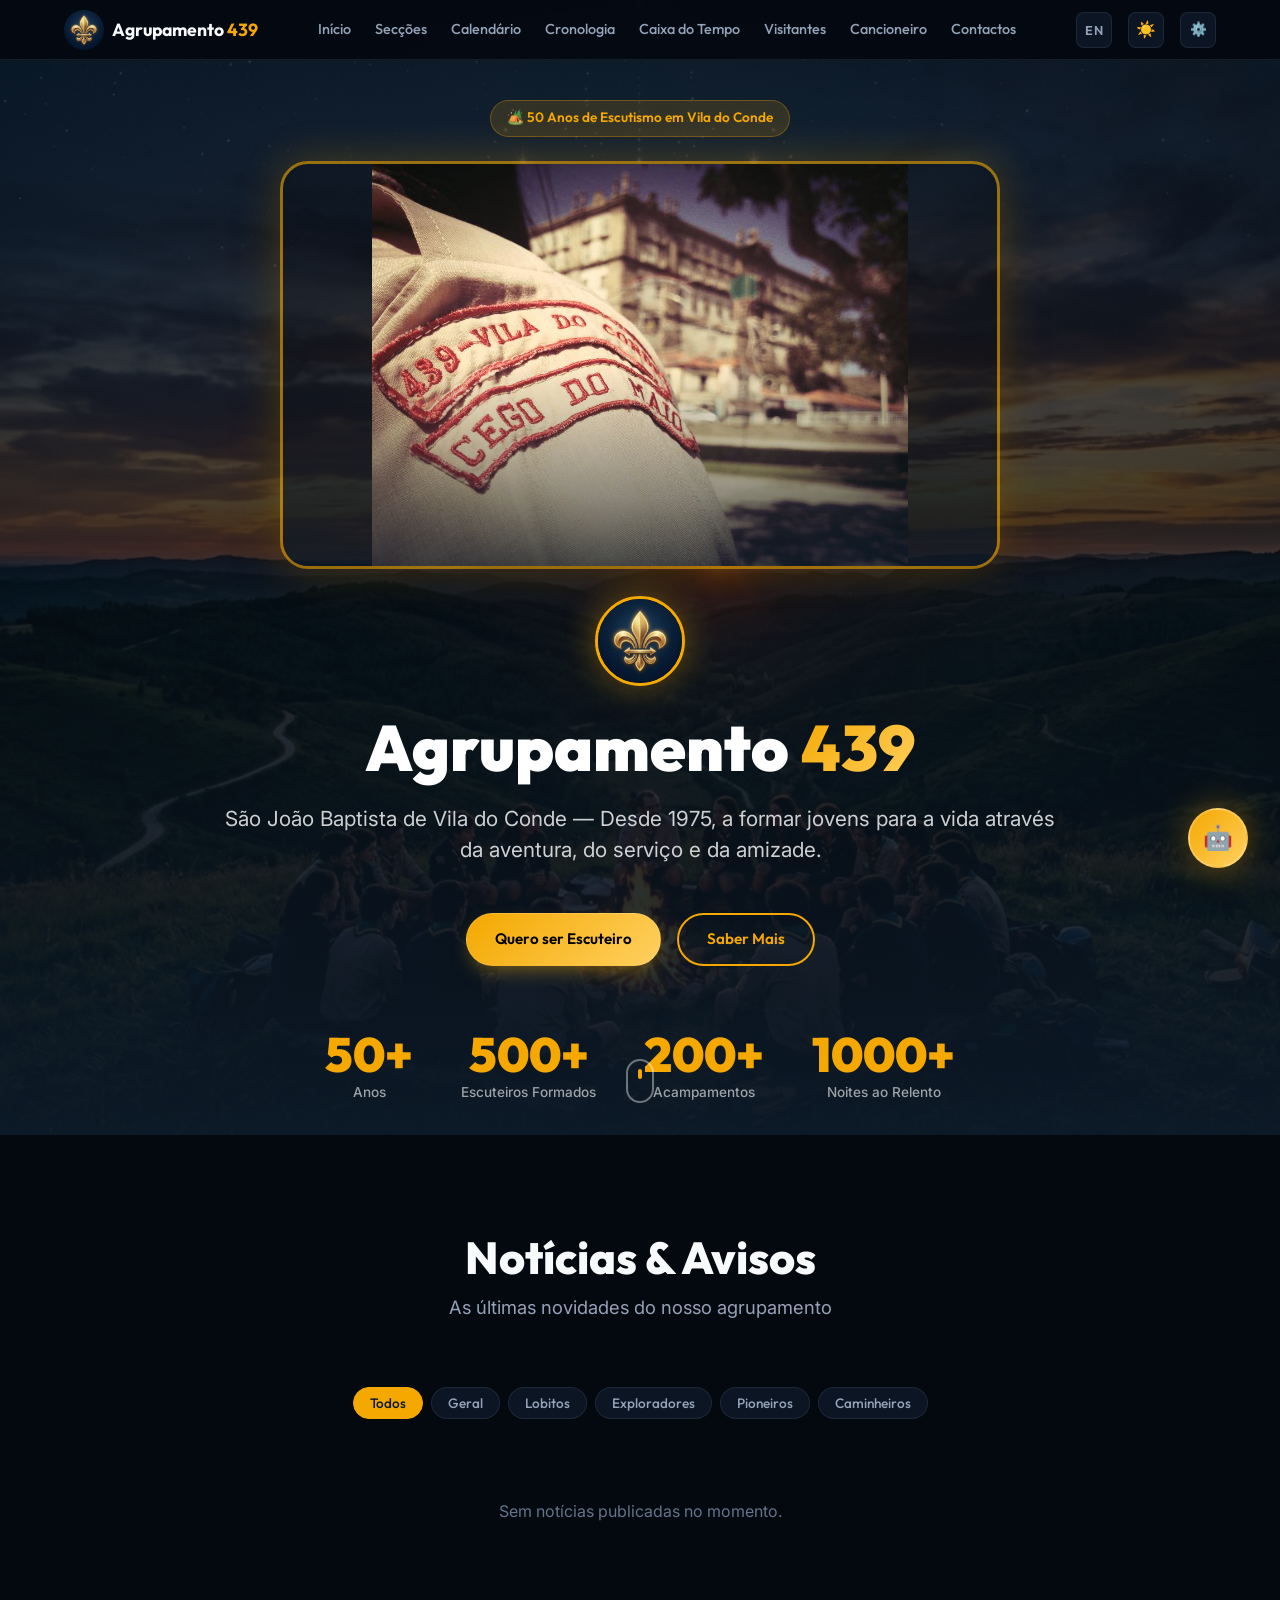
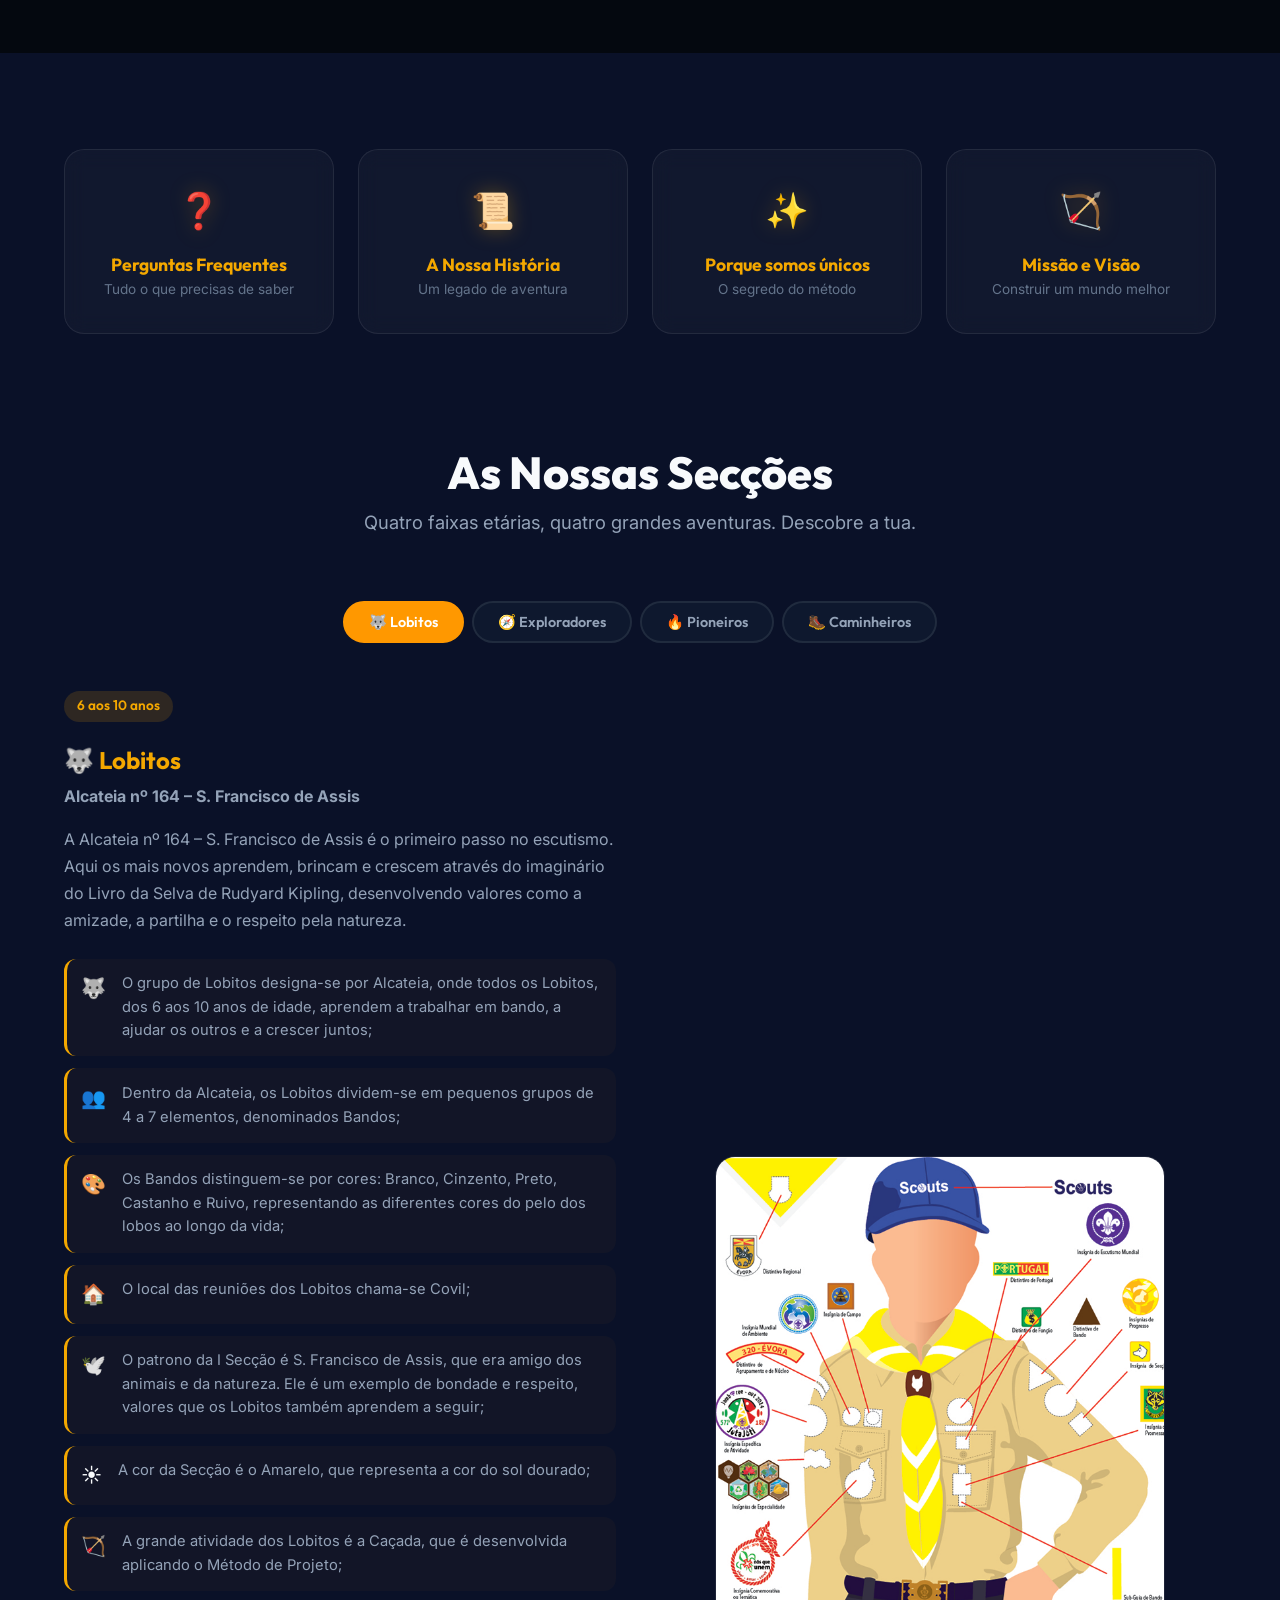
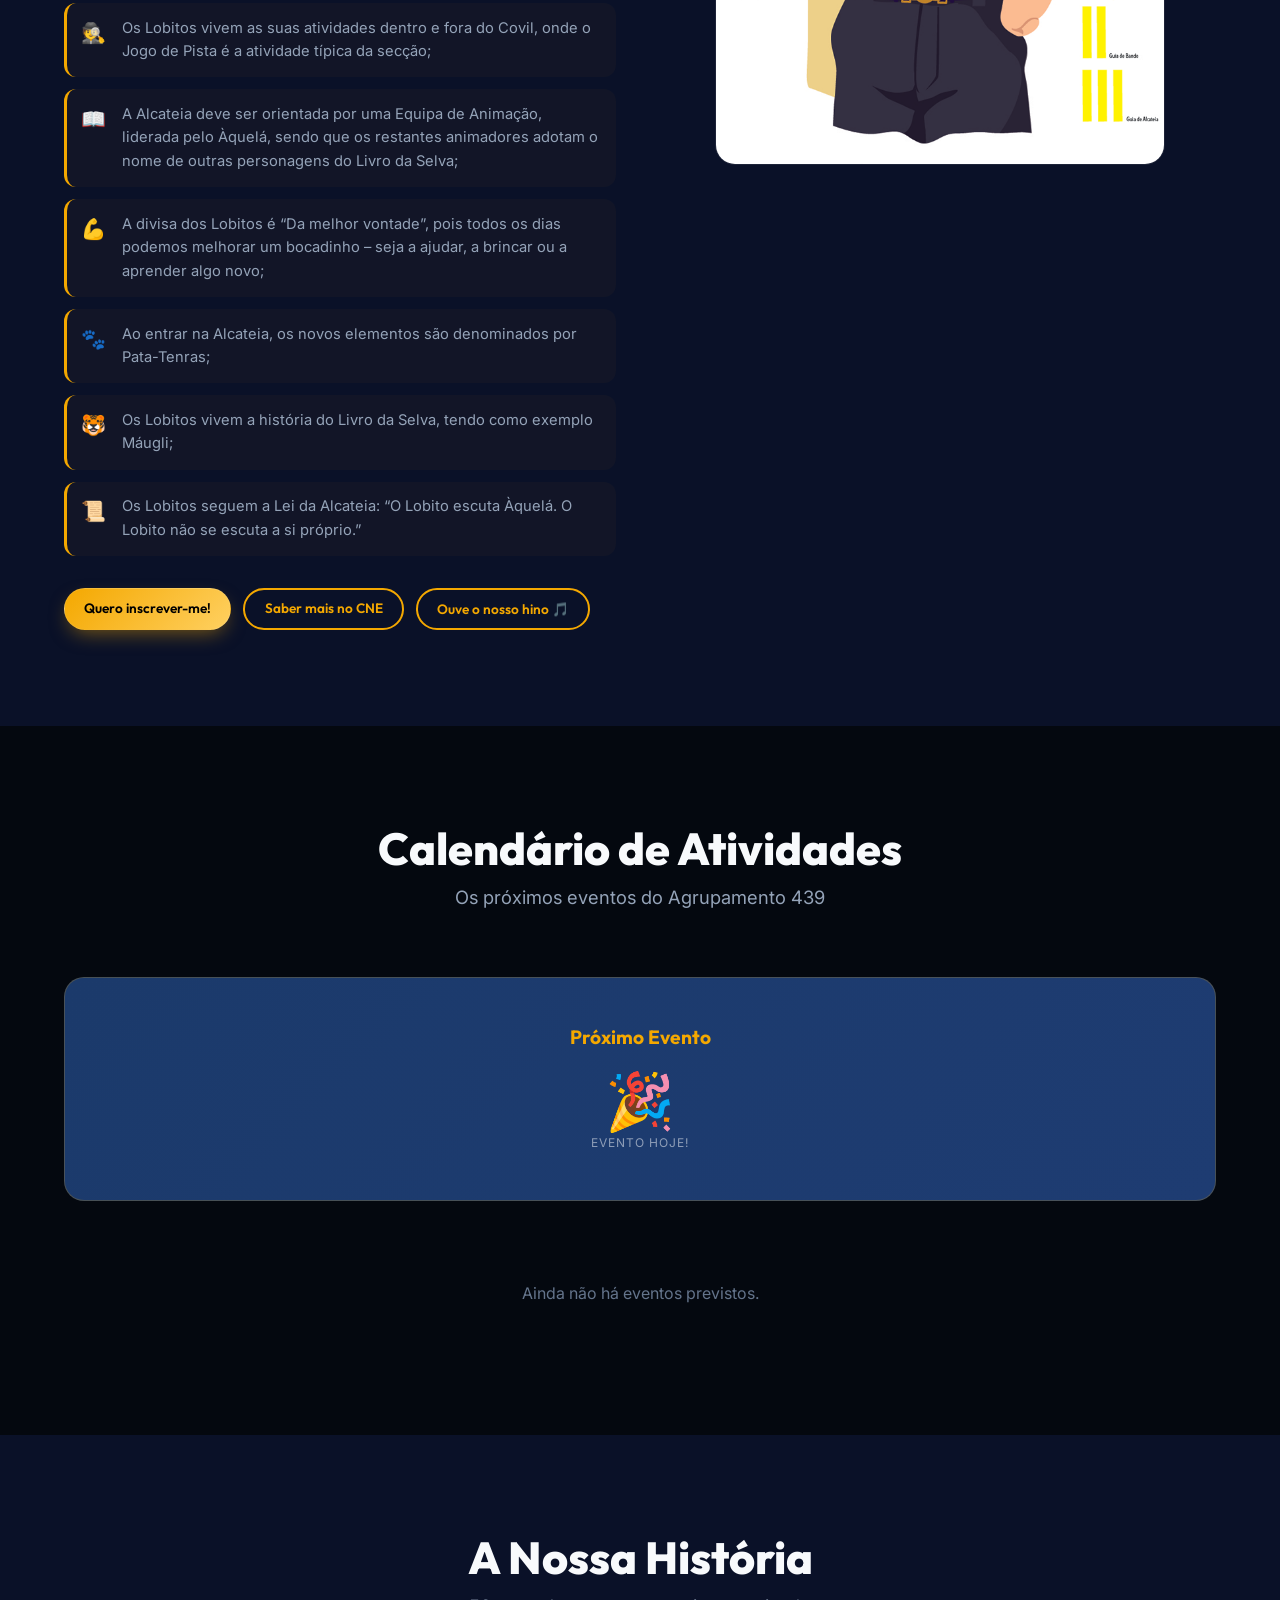
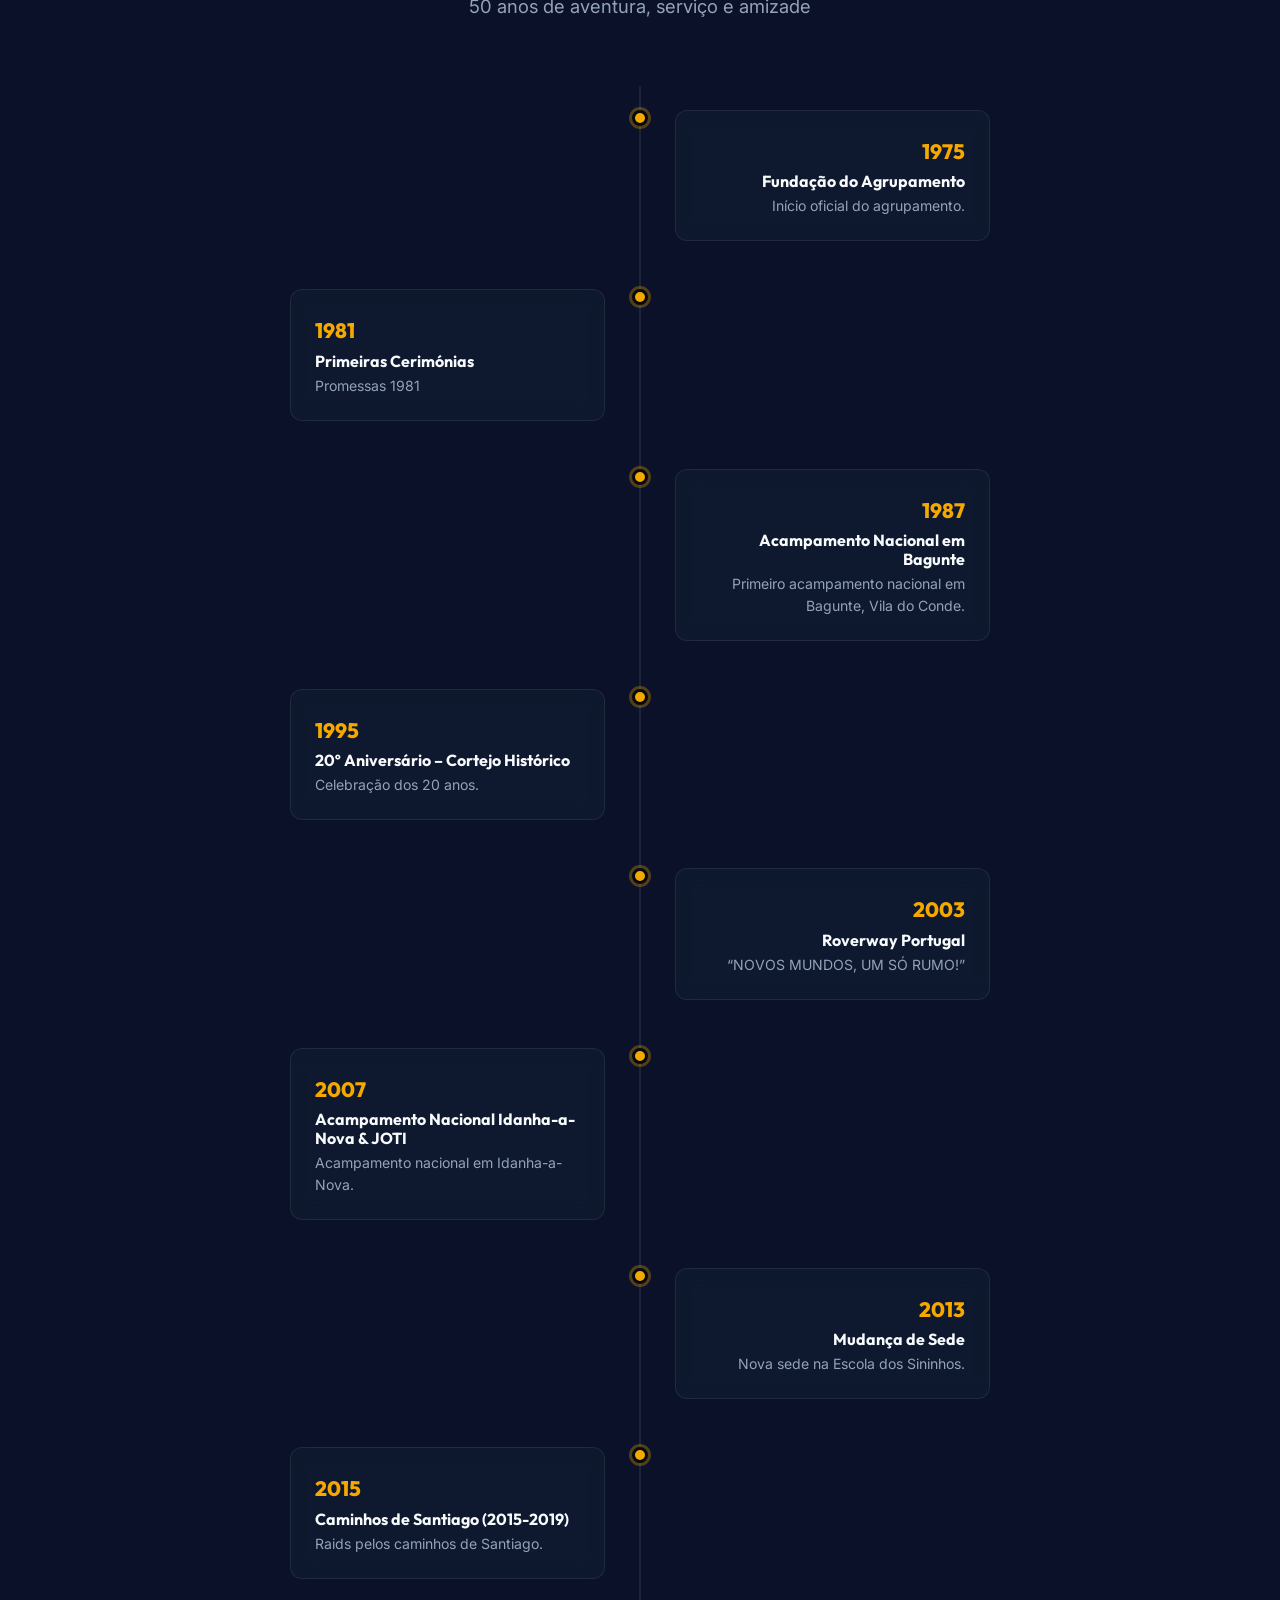
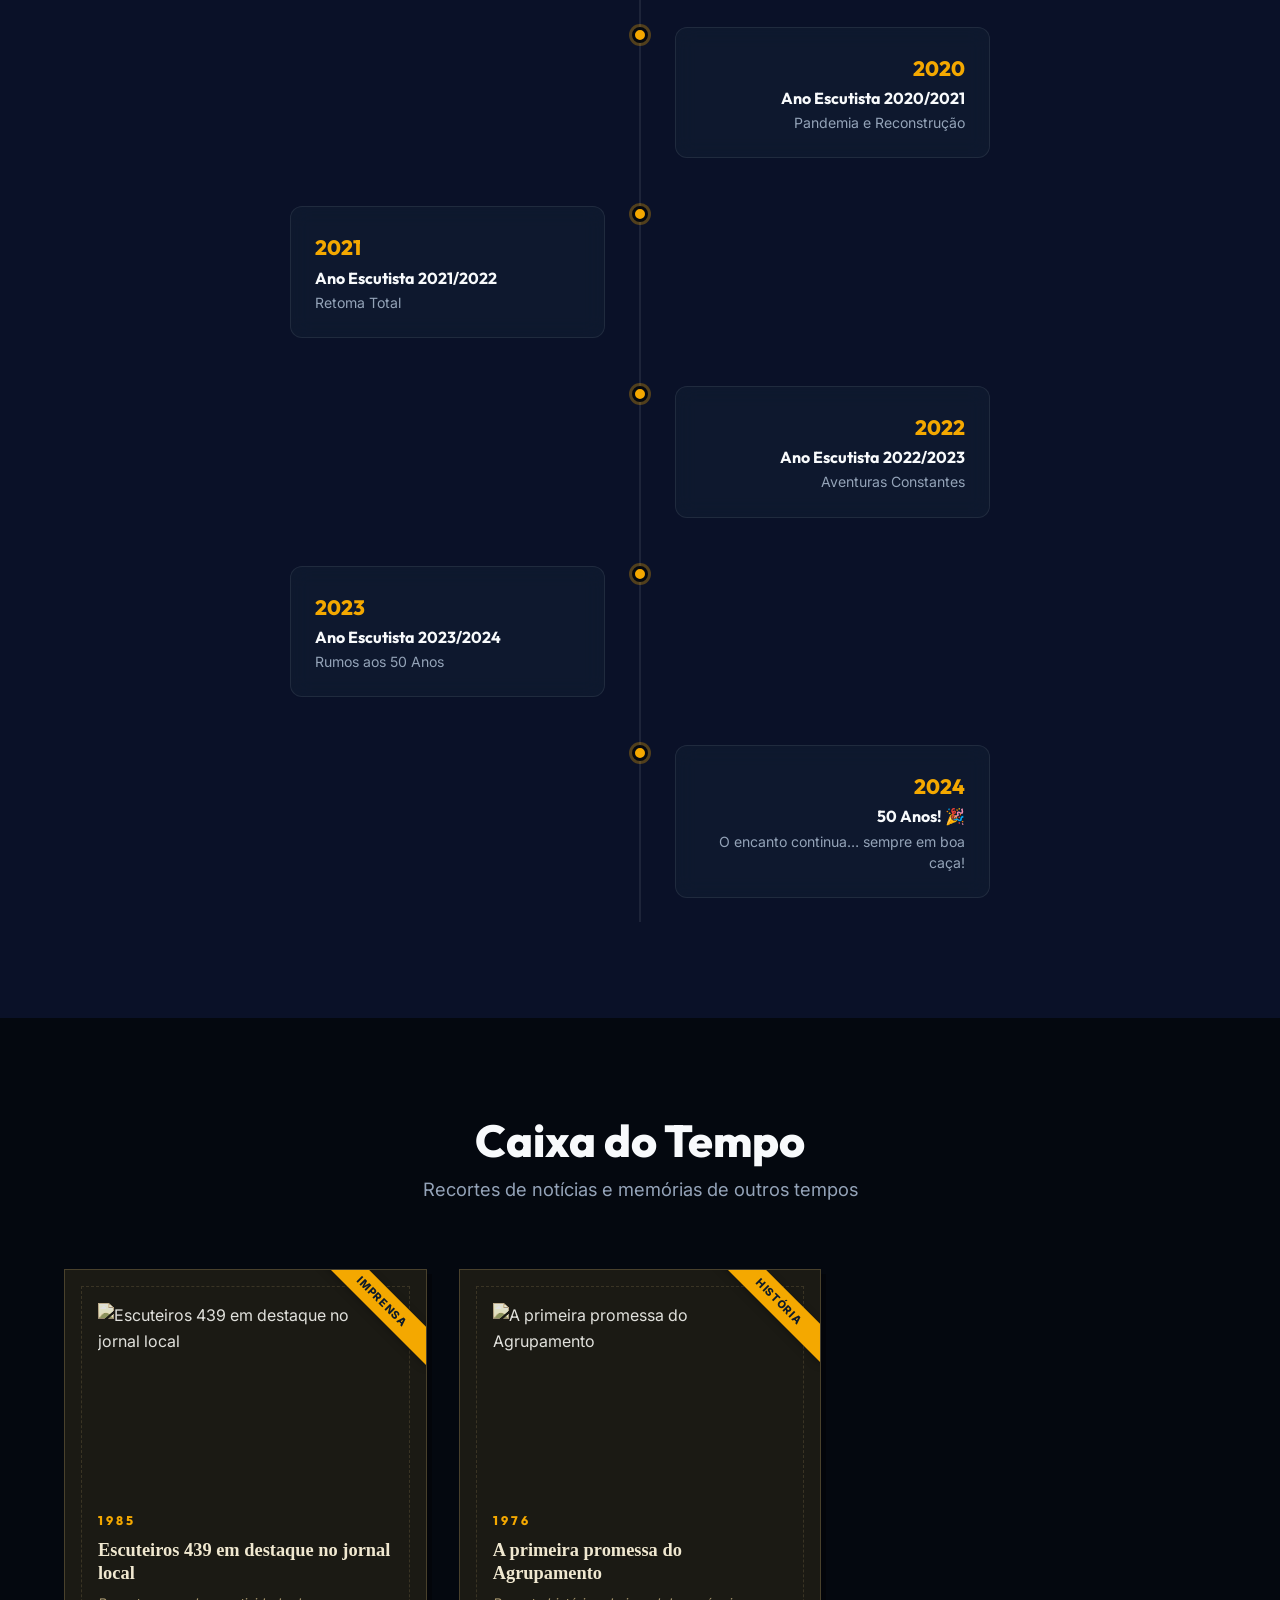
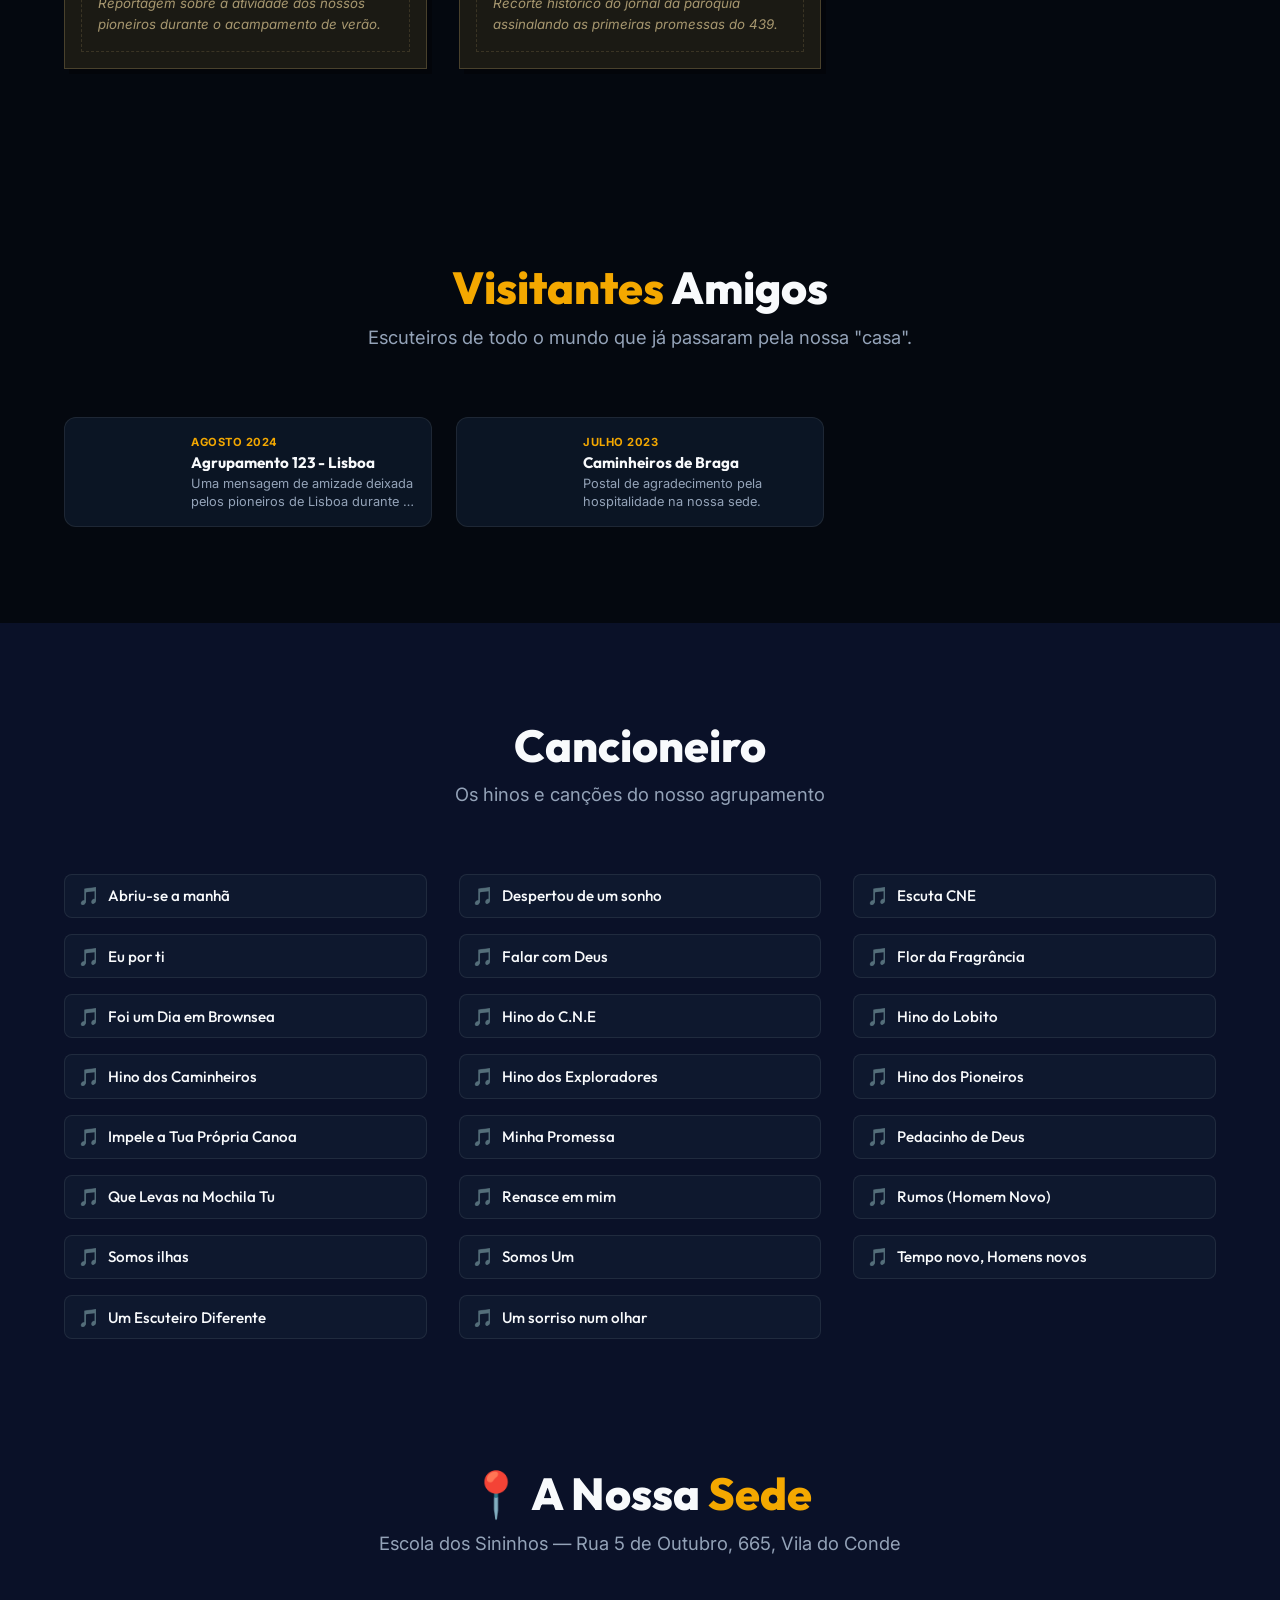
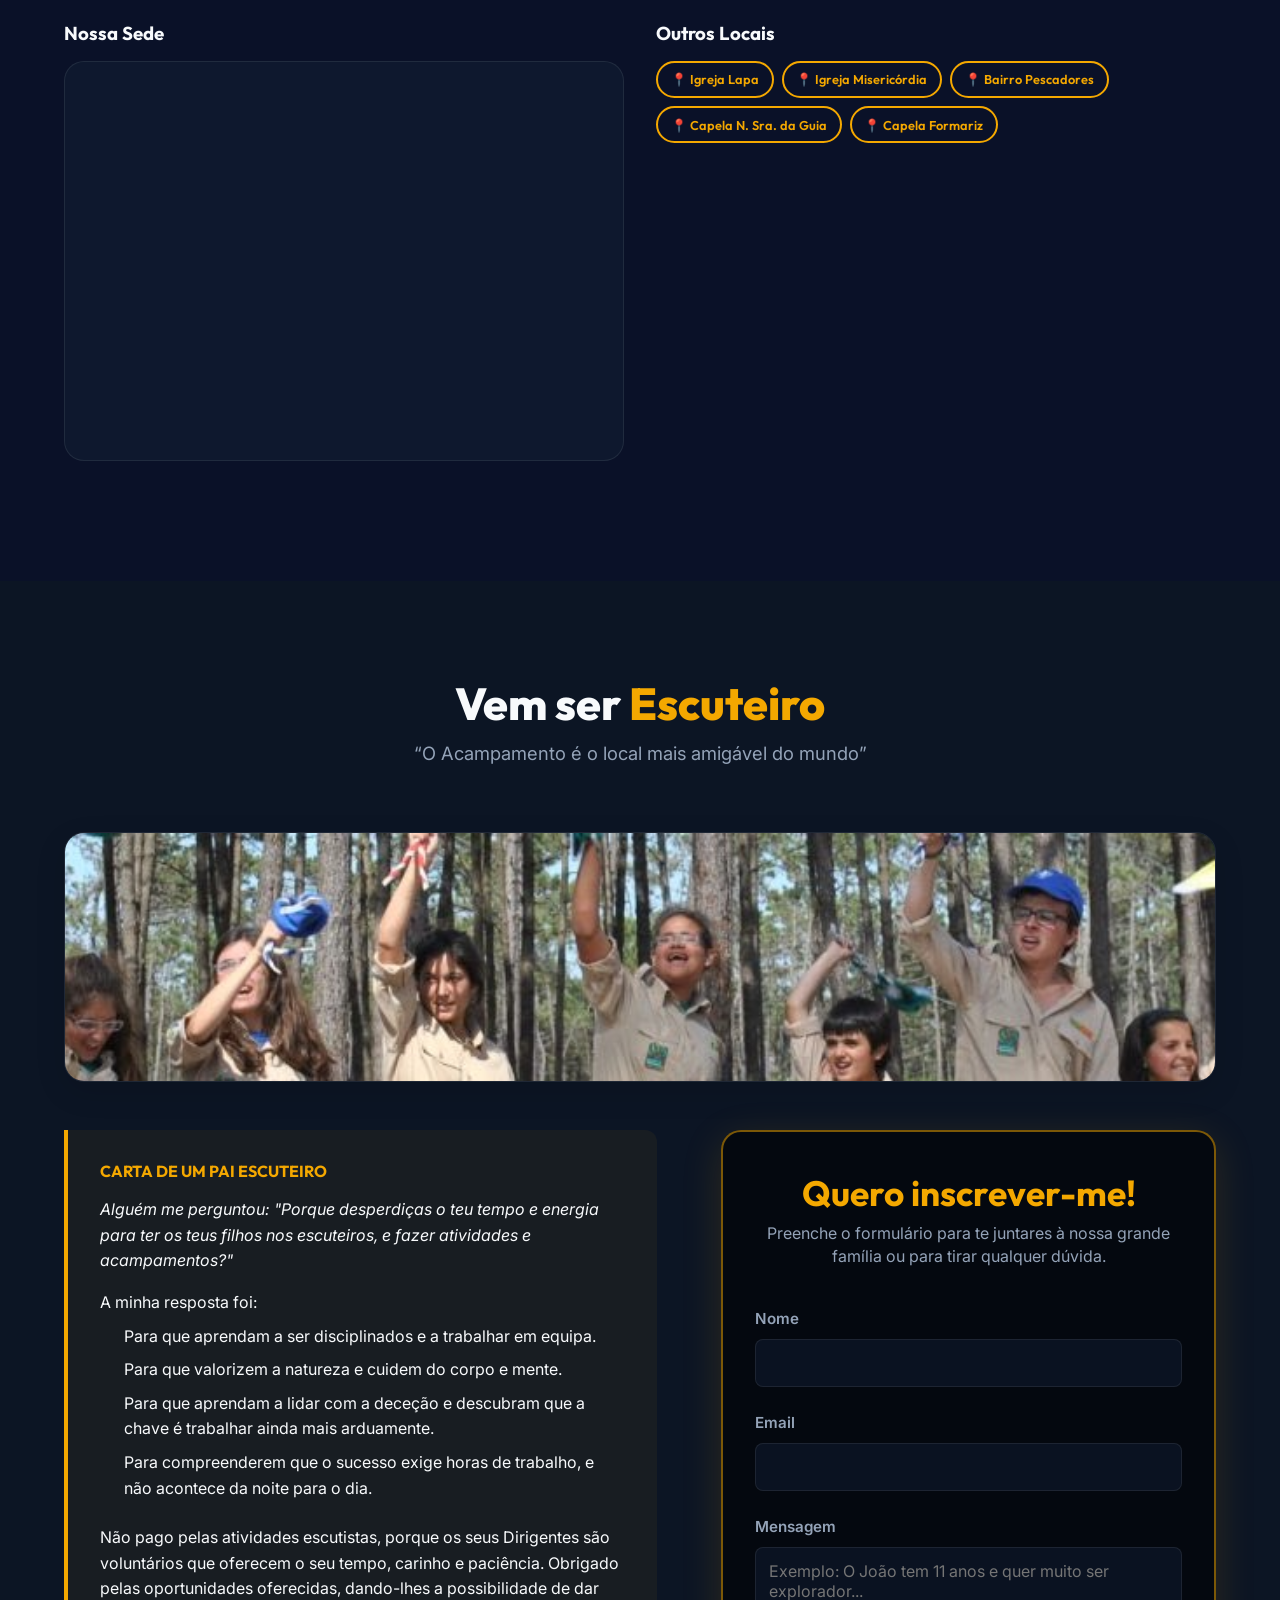
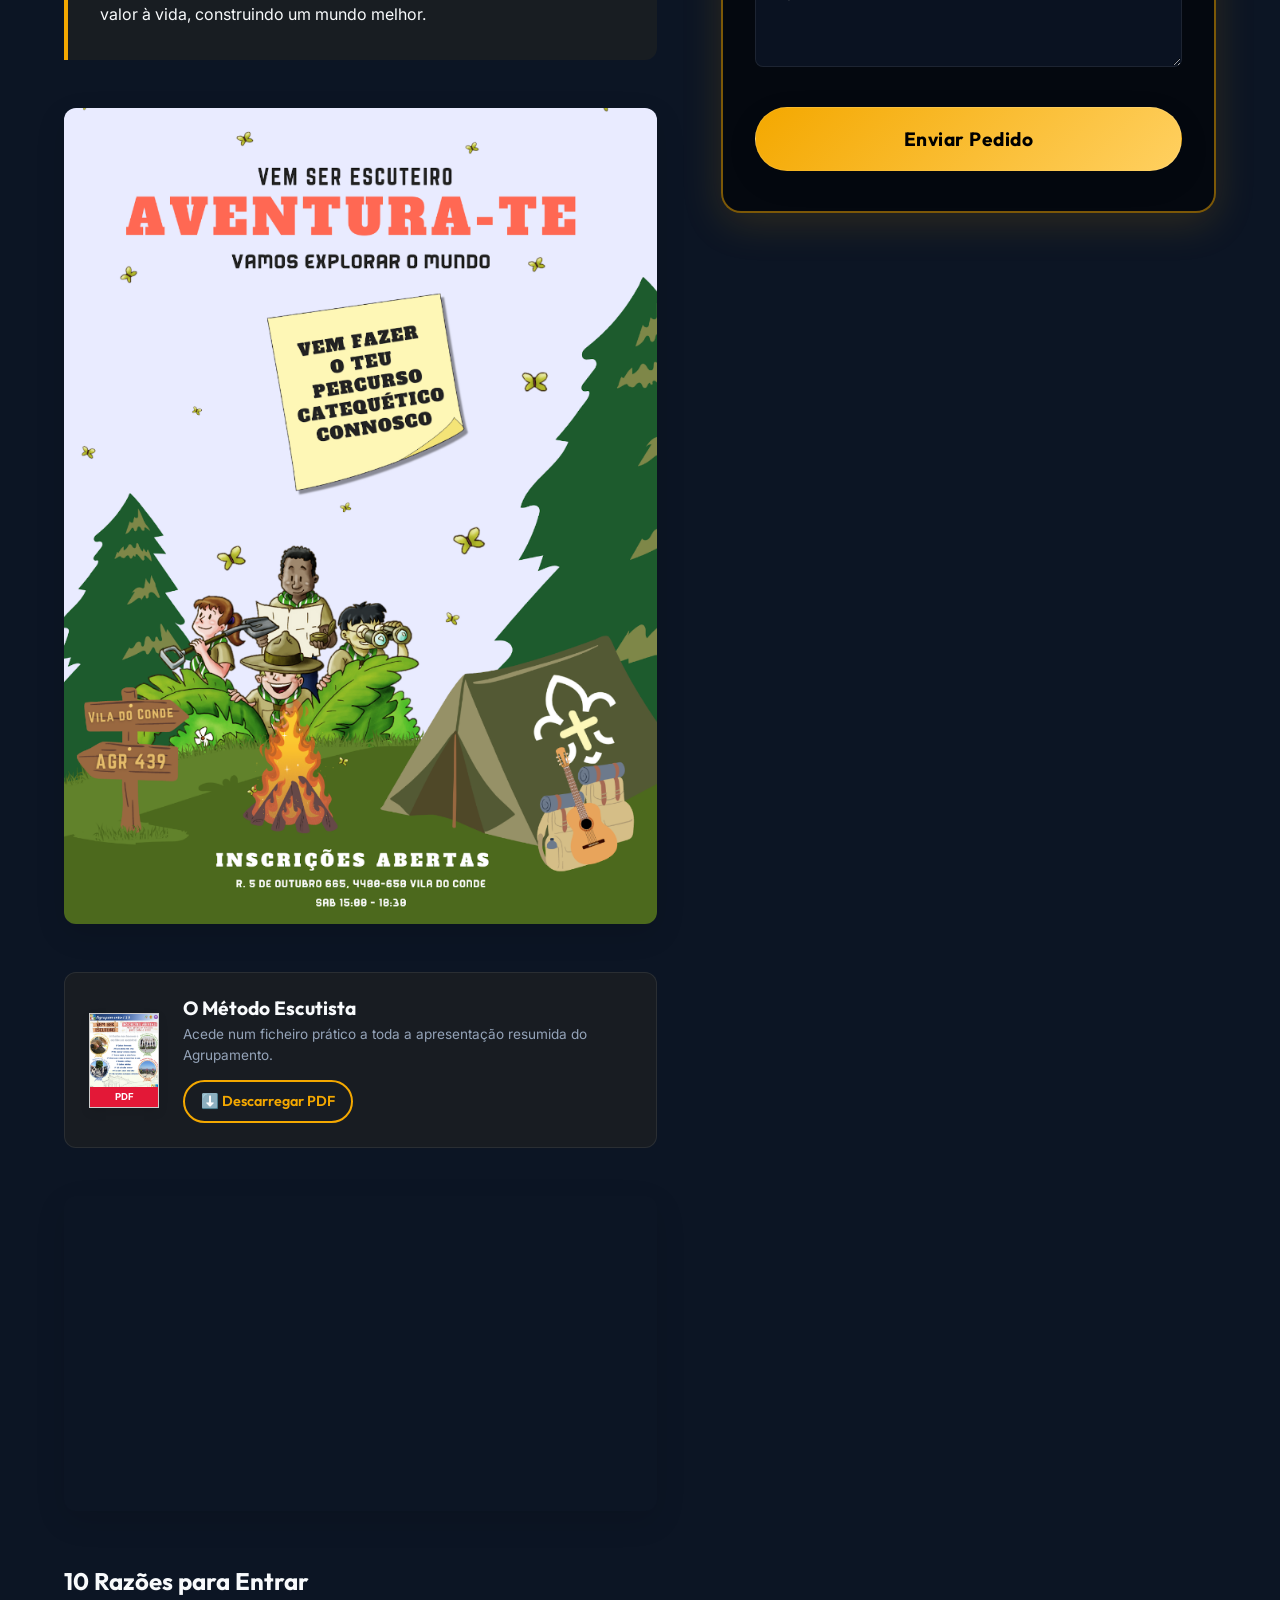
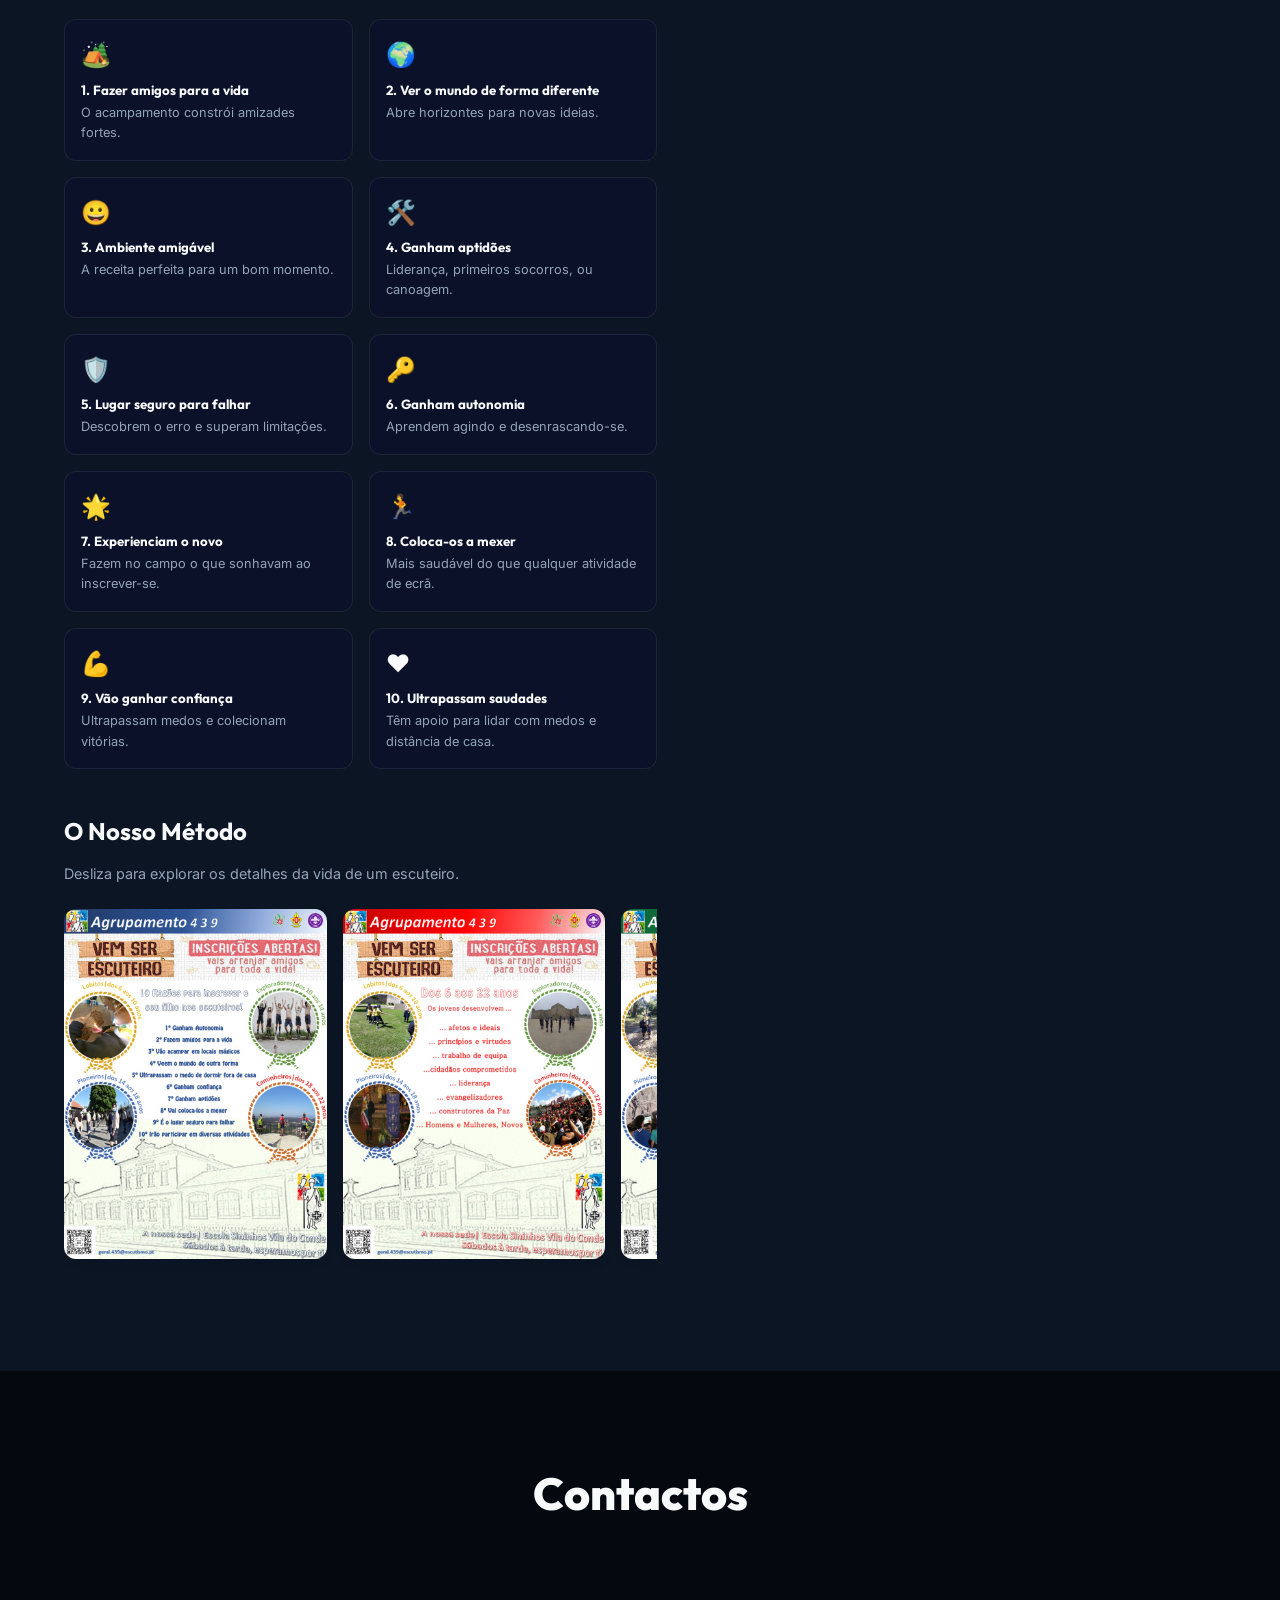
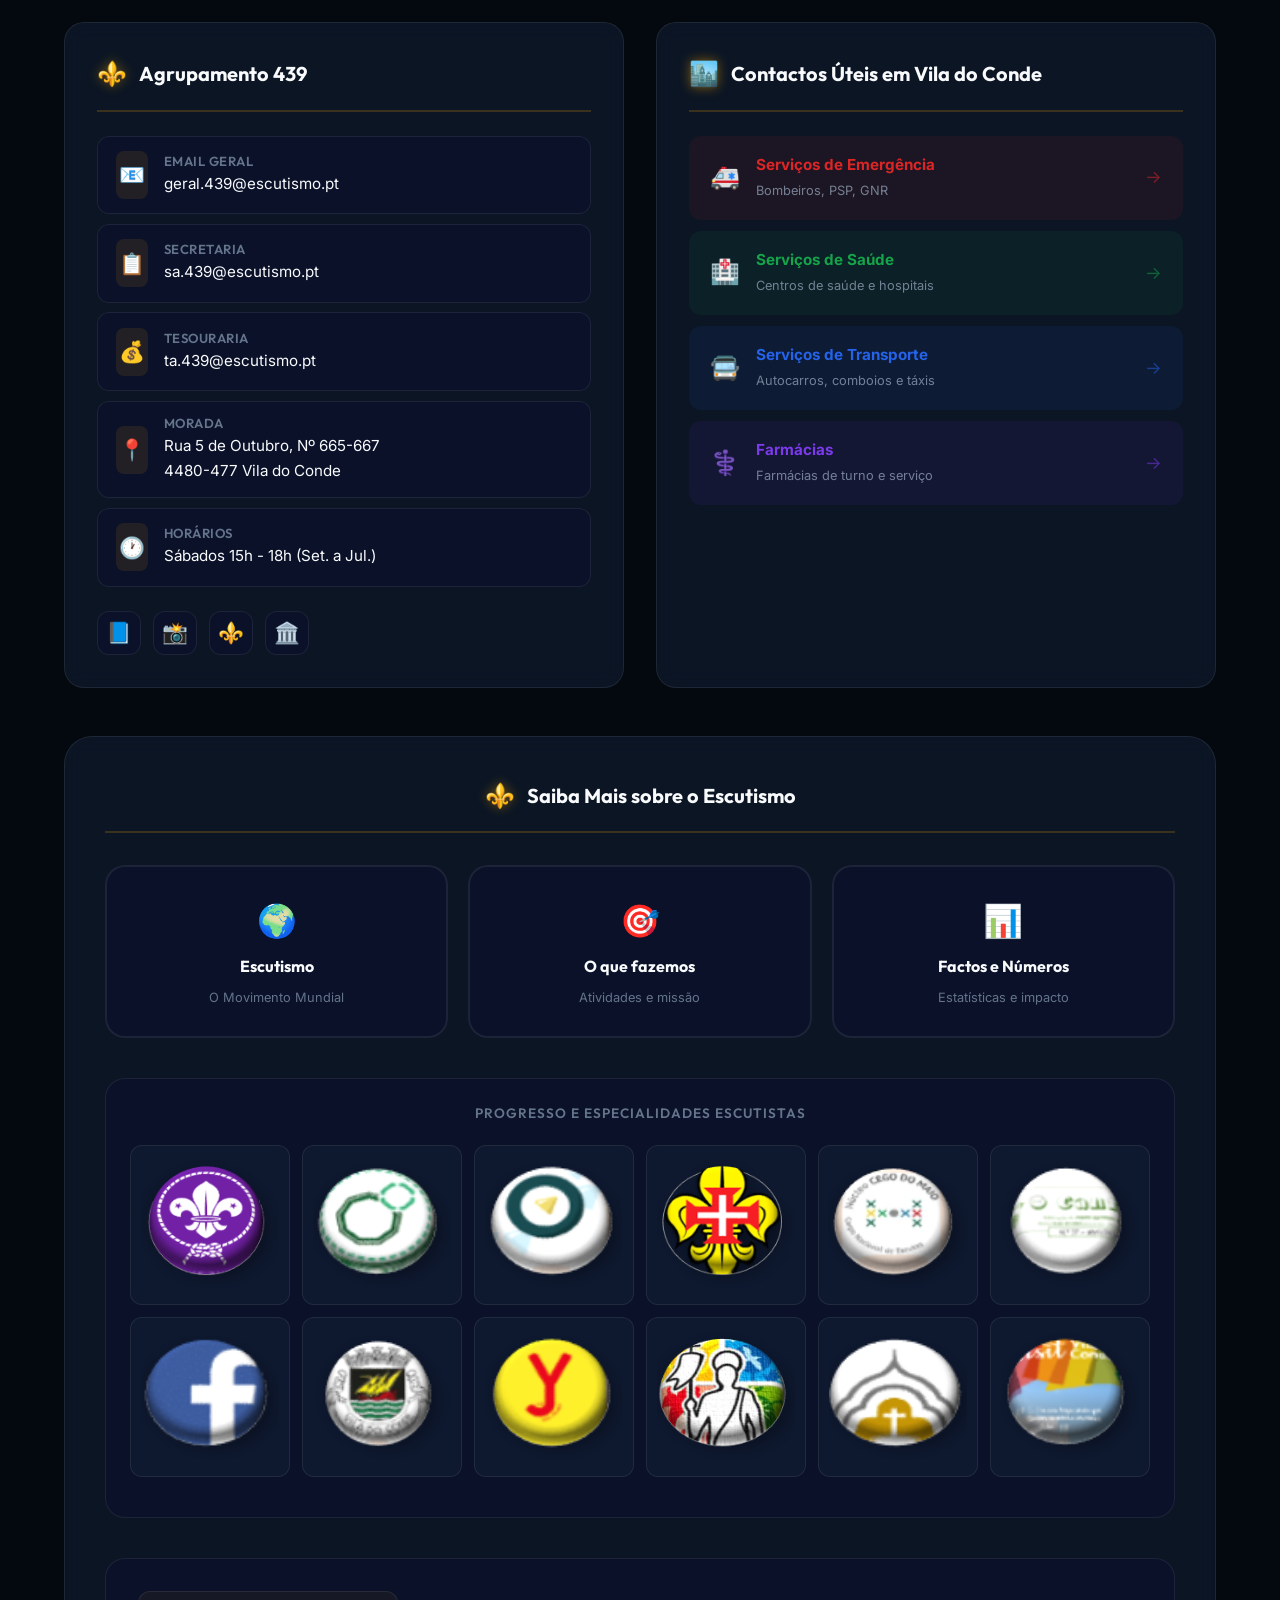
==== commit af50aa84: "chore(portfolio): bulk enhance and gsd-audit-fix completion" ====
--- a/index.html
+++ b/index.html
@@ -17,8 +17,10 @@
   <!-- CSS -->
   <link rel="stylesheet" href="css/style.css?v=2">
   
-  <!-- i18n -->
+  <!-- AI Service & i18n -->
+  <script src="js/ai-service.js"></script>
   <script src="js/i18n.js"></script>
+  <script src="js/chatbot.js" defer></script>
   <link rel="icon" href="assets/logo.png" type="image/png">
 </head>
 <body>
@@ -870,6 +872,28 @@
   </section>
 
   <!-- ============ FOOTER ============ -->
+  <!-- AI Chatbot Widget -->
+  <div class="ai-bot-widget">
+    <div class="ai-bot-window" id="aiBotWindow">
+      <div class="ai-bot-header">
+        <h4>🤖 <span>AI Assistente 439</span></h4>
+        <button class="ai-bot-close" onclick="toggleChatbot()">✕</button>
+      </div>
+      <div class="ai-bot-messages" id="aiBotMessages">
+        <div class="message bot">
+          Olá! Sou o assistente de IA do Agrupamento 439. Como posso ajudar-te hoje?
+        </div>
+      </div>
+      <div class="ai-bot-input-area">
+        <input type="text" class="ai-bot-input" id="aiBotInput" placeholder="Faz uma pergunta..." onkeypress="if(event.key === 'Enter') sendChatbotMessage()">
+        <button class="ai-bot-send" onclick="sendChatbotMessage()">➤</button>
+      </div>
+    </div>
+    <div class="ai-bot-bubble" onclick="toggleChatbot()">
+      🤖
+    </div>
+  </div>
+
   <footer class="footer">
     <div class="container">
       <div class="footer-grid">
--- a/css/style.css
+++ b/css/style.css
@@ -48,16 +48,17 @@
   --r-full: 9999px;
 
   /* Shadows */
-  --shadow-sm: 0 2px 8px rgba(0,0,0,0.1);
-  --shadow-md: 0 4px 20px rgba(0,0,0,0.15);
-  --shadow-lg: 0 8px 40px rgba(0,0,0,0.2);
-  --shadow-glow: 0 0 30px rgba(var(--c-primary-rgb), 0.3);
+  --shadow-sm: 0 4px 10px rgba(0,0,0,0.08);
+  --shadow-md: 0 10px 30px rgba(0,0,0,0.12);
+  --shadow-lg: 0 20px 50px rgba(0,0,0,0.25);
+  --shadow-glow: 0 0 35px rgba(var(--c-primary-rgb), 0.4);
+  --shadow-glass: 0 8px 32px 0 rgba(0, 0, 0, 0.37);
 
   /* Transitions */
-  --t-fast: 0.15s ease;
-  --t-med: 0.3s ease;
-  --t-slow: 0.5s ease;
-  --t-spring: 0.4s cubic-bezier(0.34, 1.56, 0.64, 1);
+  --t-fast: 0.2s ease;
+  --t-med: 0.4s cubic-bezier(0.4, 0, 0.2, 1);
+  --t-slow: 0.6s cubic-bezier(0.4, 0, 0.2, 1);
+  --t-spring: 0.5s cubic-bezier(0.175, 0.885, 0.32, 1.275);
 }
 
 /* ---------- SECTION THEMES ---------- */
@@ -84,19 +85,19 @@
 
 /* ---------- DARK THEME (default) ---------- */
 [data-theme="dark"] {
-  --bg-primary: #0D1B2A;
-  --bg-secondary: #132238;
-  --bg-card: rgba(25, 42, 70, 0.7);
-  --bg-card-hover: rgba(35, 55, 88, 0.85);
-  --bg-glass: rgba(19, 34, 56, 0.6);
-  --bg-nav: rgba(13, 27, 42, 0.92);
-  --text-primary: #F0F4F8;
-  --text-secondary: #A0B4CC;
-  --text-muted: #6B8299;
-  --border-color: rgba(160, 180, 210, 0.12);
-  --border-glow: rgba(var(--c-primary-rgb), 0.4);
-  --input-bg: rgba(25, 42, 70, 0.5);
-  --overlay: rgba(13, 27, 42, 0.85);
+  --bg-primary: #04080F;
+  --bg-secondary: #0A1128;
+  --bg-card: rgba(18, 30, 50, 0.6);
+  --bg-card-hover: rgba(25, 45, 75, 0.75);
+  --bg-glass: rgba(10, 20, 40, 0.7);
+  --bg-nav: rgba(4, 8, 15, 0.85);
+  --text-primary: #F8FAFC;
+  --text-secondary: #94A3B8;
+  --text-muted: #64748B;
+  --border-color: rgba(255, 255, 255, 0.08);
+  --border-glow: rgba(var(--c-primary-rgb), 0.5);
+  --input-bg: rgba(15, 25, 45, 0.6);
+  --overlay: rgba(2, 6, 12, 0.9);
 }
 
 /* Dark Theme Specific Overrides */
@@ -215,14 +216,17 @@
 }
 
 .btn-primary {
-  background: linear-gradient(135deg, var(--c-primary), var(--c-primary-light));
-  color: var(--c-navy-deep);
-  box-shadow: 0 4px 15px rgba(var(--c-primary-rgb), 0.35);
+  background: linear-gradient(135deg, var(--c-primary) 0%, var(--c-primary-light) 100%);
+  color: #000;
+  box-shadow: 0 8px 20px -6px rgba(var(--c-primary-rgb), 0.5);
+  backdrop-filter: blur(4px);
+  -webkit-backdrop-filter: blur(4px);
+  border: 1px solid rgba(255, 255, 255, 0.1);
 }
 .btn-primary:hover {
-  transform: translateY(-2px) scale(1.03);
-  box-shadow: 0 6px 25px rgba(var(--c-primary-rgb), 0.5);
-  color: var(--c-navy-deep);
+  transform: translateY(-3px) scale(1.05);
+  box-shadow: 0 12px 30px -8px rgba(var(--c-primary-rgb), 0.7);
+  filter: brightness(1.1);
 }
 
 .btn-outline {
@@ -715,9 +719,11 @@
   border: 1px solid var(--border-color);
   border-radius: var(--r-lg);
   overflow: hidden;
-  backdrop-filter: blur(10px);
+  backdrop-filter: blur(16px) saturate(180%);
+  -webkit-backdrop-filter: blur(16px) saturate(180%);
   transition: all var(--t-spring);
   cursor: pointer;
+  box-shadow: var(--shadow-sm);
 }
 
 .news-card:hover {
@@ -2238,21 +2244,84 @@
 
 .archive-img-wrapper {
   width: 100%;
-  height: 220px;
+  height: 200px;
   overflow: hidden;
-  background: #1a1a1a;
+  position: relative;
+}
+
+/* Novo estilo para o carrossel da Caixa do Tempo */
+.archive-carousel-controls {
+  position: absolute;
+  top: 50%;
+  left: 0;
+  right: 0;
+  transform: translateY(-50%);
+  display: flex;
+  justify-content: space-between;
+  padding: 0 10px;
+  pointer-events: none;
+  opacity: 0;
+  transition: opacity 0.3s ease;
+  z-index: 10;
+}
+
+.archive-card:hover .archive-carousel-controls {
+  opacity: 1;
+}
+
+.carousel-btn {
+  width: 32px;
+  height: 32px;
+  border-radius: 50%;
+  background: rgba(var(--c-navy-deep-rgb), 0.6);
+  backdrop-filter: blur(4px);
+  border: 1px solid rgba(255, 255, 255, 0.2);
+  color: #fff;
+  display: flex;
+  align-items: center;
+  justify-content: center;
   cursor: pointer;
-  position: relative;
+  pointer-events: auto;
+  font-size: 1.2rem;
+  transition: all 0.2s ease;
+  padding: 0;
+  line-height: 1;
+}
+
+.carousel-btn:hover {
+  background: var(--c-primary);
+  color: var(--c-navy-deep);
+  transform: scale(1.1);
+}
+
+.archive-carousel-dots {
+  position: absolute;
+  bottom: 10px;
+  left: 50%;
+  transform: translateX(-50%);
+  display: flex;
+  gap: 6px;
+  z-index: 10;
+}
+
+.carousel-dot {
+  width: 6px;
+  height: 6px;
+  border-radius: 50%;
+  background: rgba(255, 255, 255, 0.4);
+  transition: all 0.3s ease;
+}
+
+.carousel-dot.active {
+  background: var(--c-primary);
+  transform: scale(1.3);
+  box-shadow: 0 0 8px var(--c-primary);
 }
 
 .archive-img-wrapper::after {
-  content: '??';
+  content: '';
   position: absolute;
   inset: 0;
-  display: flex;
-  align-items: center;
-  justify-content: center;
-  font-size: 2rem;
   background: rgba(0,0,0,0.4);
   opacity: 0;
   transition: opacity var(--t-med);
@@ -2779,3 +2848,209 @@
   font-size: 0.85rem;
   color: var(--text-muted);
 }
+
+/* ============================================================
+   ANIMATIONS & REVEAL
+   ============================================================ */
+.reveal-init {
+  opacity: 0;
+  transform: translateY(30px) scale(0.98);
+  transition: opacity 0.8s ease, transform 0.8s var(--t-spring);
+  will-change: opacity, transform;
+}
+
+.reveal-init.revealed {
+  opacity: 1;
+  transform: translateY(0) scale(1);
+}
+
+/* Delay for children reveal */
+.news-grid .news-card:nth-child(2) { transition-delay: 0.1s; }
+.news-grid .news-card:nth-child(3) { transition-delay: 0.2s; }
+
+.stats-row .stat-item:nth-child(2) { transition-delay: 0.1s; }
+.stats-row .stat-item:nth-child(3) { transition-delay: 0.2s; }
+.stats-row .stat-item:nth-child(4) { transition-delay: 0.3s; }
+
+@keyframes fadeInDown {
+  from { opacity: 0; transform: translateY(-20px); }
+  to { opacity: 1; transform: translateY(0); }
+}
+
+@keyframes fadeInUp {
+  from { opacity: 0; transform: translateY(30px); }
+  to { opacity: 1; transform: translateY(0); }
+}
+
+@keyframes fadeInScale {
+  from { opacity: 0; transform: scale(0.95); }
+  to { opacity: 1; transform: scale(1); }
+}
+
+@keyframes bounce {
+  0%, 20%, 50%, 80%, 100% { transform: translateY(0) translateX(-50%); }
+  40% { transform: translateY(-10px) translateX(-50%); }
+  60% { transform: translateY(-5px) translateX(-50%); }
+}
+
+@keyframes scroll-dot {
+  0% { transform: translateY(0); opacity: 1; }
+  100% { transform: translateY(20px); opacity: 0; }
+}
+
+/* ============================================================
+   AI CHATBOT WIDGET
+   ============================================================ */
+.ai-bot-widget {
+  position: fixed;
+  bottom: 2rem;
+  right: 2rem;
+  z-index: 2000;
+  display: flex;
+  flex-direction: column;
+  align-items: flex-end;
+  pointer-events: none;
+}
+
+.ai-bot-bubble {
+  width: 60px;
+  height: 60px;
+  border-radius: 50%;
+  background: linear-gradient(135deg, var(--c-primary), var(--c-primary-light));
+  display: flex;
+  align-items: center;
+  justify-content: center;
+  font-size: 1.5rem;
+  cursor: pointer;
+  box-shadow: var(--shadow-glow), var(--shadow-lg);
+  pointer-events: auto;
+  transition: all var(--t-spring);
+  border: 2px solid rgba(255, 255, 255, 0.2);
+}
+
+.ai-bot-bubble:hover {
+  transform: scale(1.1) rotate(5deg);
+}
+
+.ai-bot-window {
+  width: 350px;
+  height: 500px;
+  background: var(--bg-glass);
+  backdrop-filter: blur(24px) saturate(160%);
+  -webkit-backdrop-filter: blur(24px) saturate(160%);
+  border: 1px solid var(--border-color);
+  border-radius: var(--r-lg);
+  box-shadow: var(--shadow-lg);
+  display: none;
+  flex-direction: column;
+  overflow: hidden;
+  margin-bottom: 1rem;
+  pointer-events: auto;
+  animation: fadeInOut 0.4s var(--t-med) both;
+}
+
+.ai-bot-window.open {
+  display: flex;
+}
+
+.ai-bot-header {
+  padding: 1rem;
+  background: rgba(var(--c-primary-rgb), 0.1);
+  border-bottom: 1px solid var(--border-color);
+  display: flex;
+  align-items: center;
+  justify-content: space-between;
+}
+
+.ai-bot-header h4 {
+  font-size: 1rem;
+  color: var(--c-primary);
+  display: flex;
+  align-items: center;
+  gap: 0.5rem;
+}
+
+.ai-bot-close {
+  background: none;
+  border: none;
+  color: var(--text-muted);
+  cursor: pointer;
+  font-size: 1.2rem;
+}
+
+.ai-bot-messages {
+  flex: 1;
+  padding: 1rem;
+  overflow-y: auto;
+  display: flex;
+  flex-direction: column;
+  gap: 0.75rem;
+}
+
+.message {
+  padding: 0.8rem 1rem;
+  border-radius: var(--r-md);
+  max-width: 85%;
+  font-size: 0.9rem;
+  line-height: 1.4;
+  position: relative;
+}
+
+.message.bot {
+  background: var(--bg-card);
+  align-self: flex-start;
+  color: var(--text-primary);
+  border-bottom-left-radius: 0;
+}
+
+.message.user {
+  background: var(--c-primary);
+  color: #000;
+  align-self: flex-end;
+  border-bottom-right-radius: 0;
+  font-weight: 500;
+}
+
+.ai-bot-input-area {
+  padding: 1rem;
+  border-top: 1px solid var(--border-color);
+  display: flex;
+  gap: 0.5rem;
+}
+
+.ai-bot-input {
+  flex: 1;
+  background: var(--input-bg);
+  border: 1px solid var(--border-color);
+  border-radius: var(--r-full);
+  padding: 0.6rem 1rem;
+  color: var(--text-primary);
+  font-size: 0.9rem;
+  outline: none;
+}
+
+.ai-bot-send {
+  background: var(--c-primary);
+  color: #000;
+  border: none;
+  width: 38px;
+  height: 38px;
+  border-radius: 50%;
+  cursor: pointer;
+  display: flex;
+  align-items: center;
+  justify-content: center;
+}
+
+@keyframes fadeInOut {
+  from { opacity: 0; transform: translateY(20px) scale(0.95); }
+  to { opacity: 1; transform: translateY(0) scale(1); }
+}
+
+@media (max-width: 480px) {
+  .ai-bot-window {
+    width: calc(100vw - 2rem);
+    right: 1rem;
+    bottom: 5rem;
+  }
+}
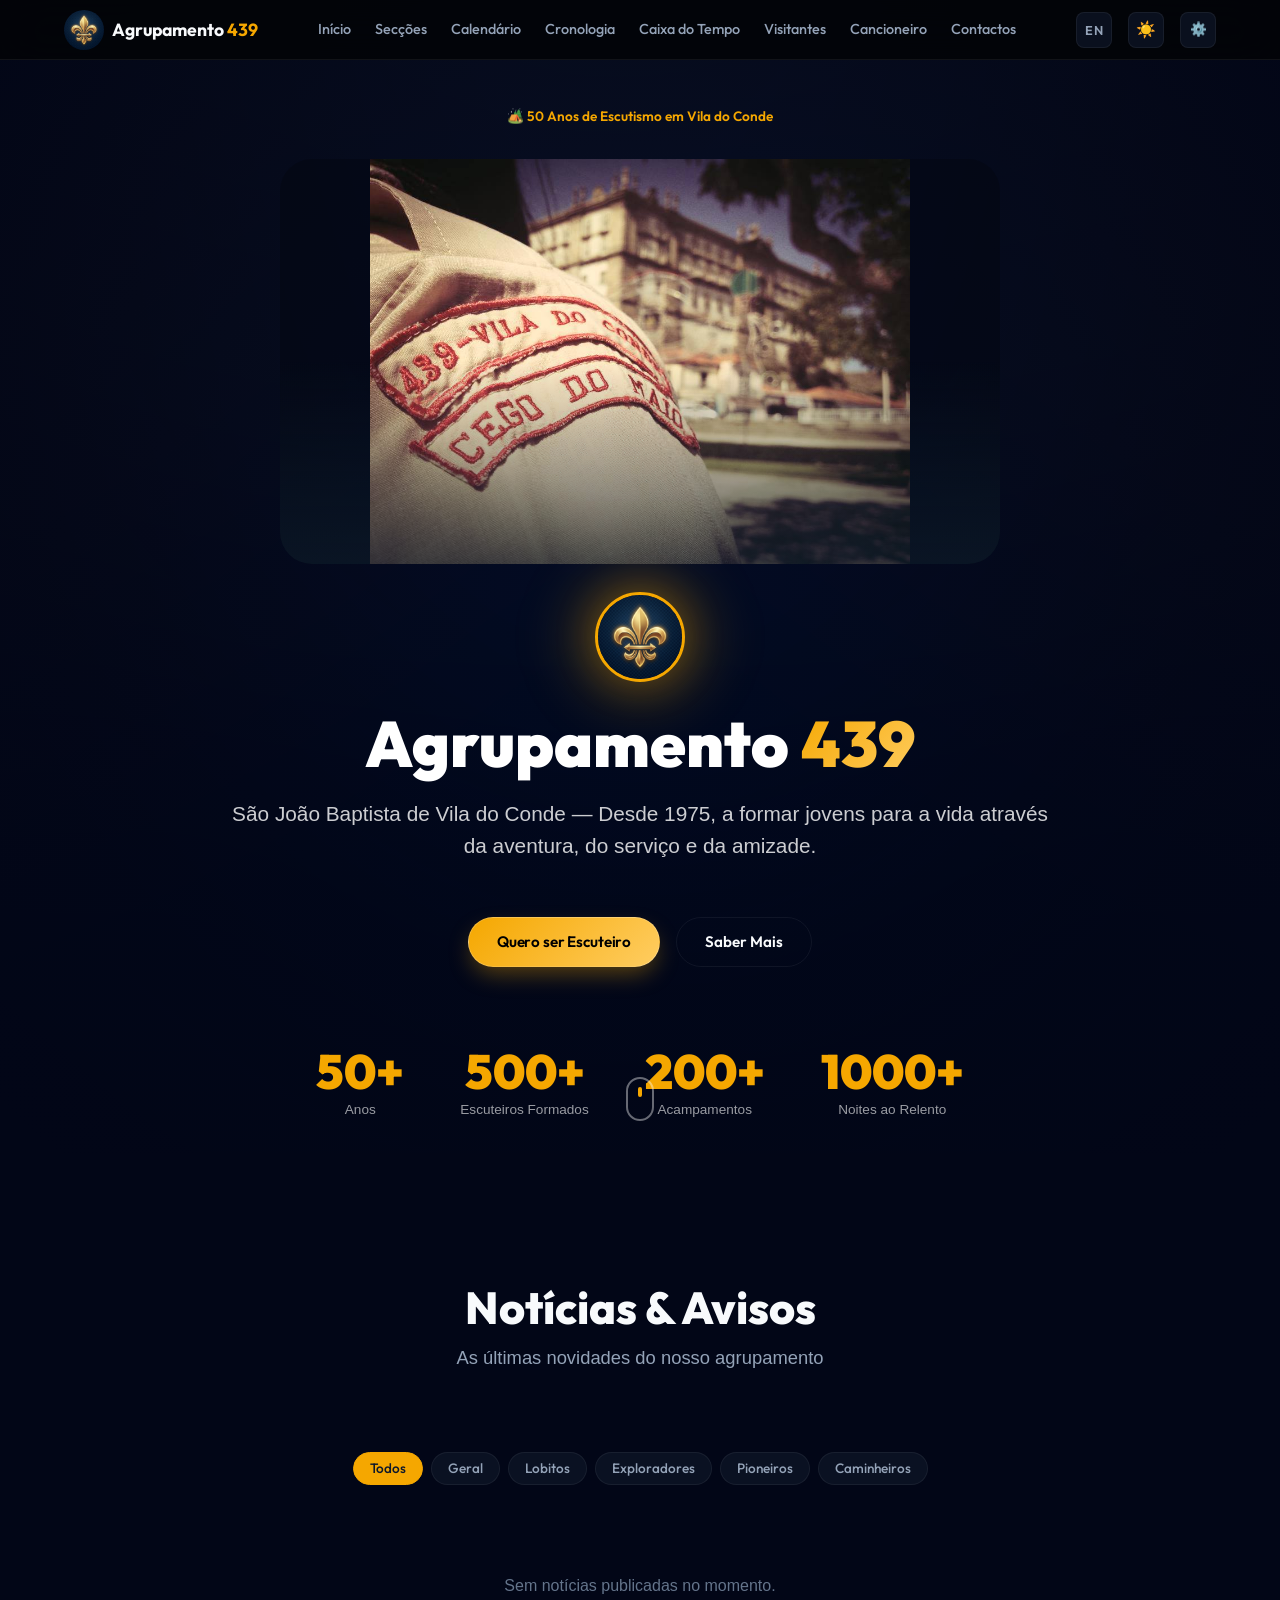
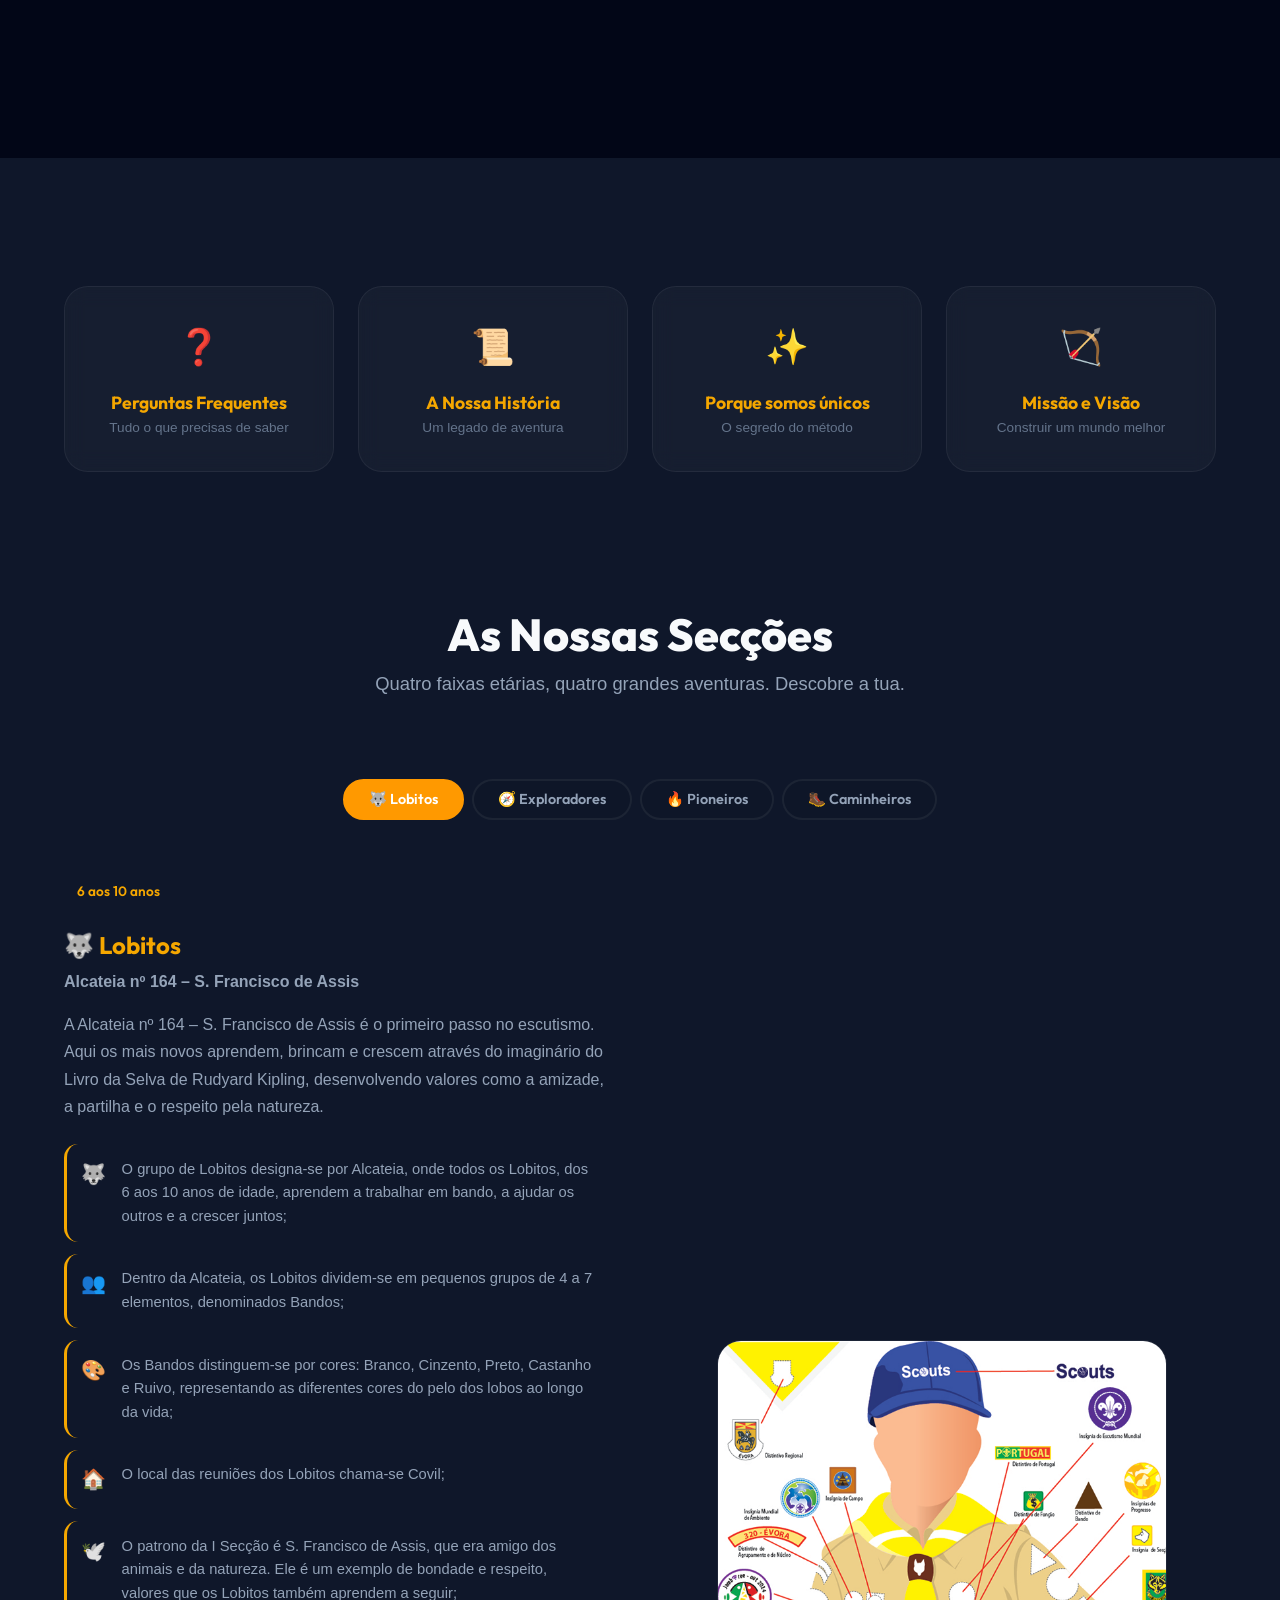
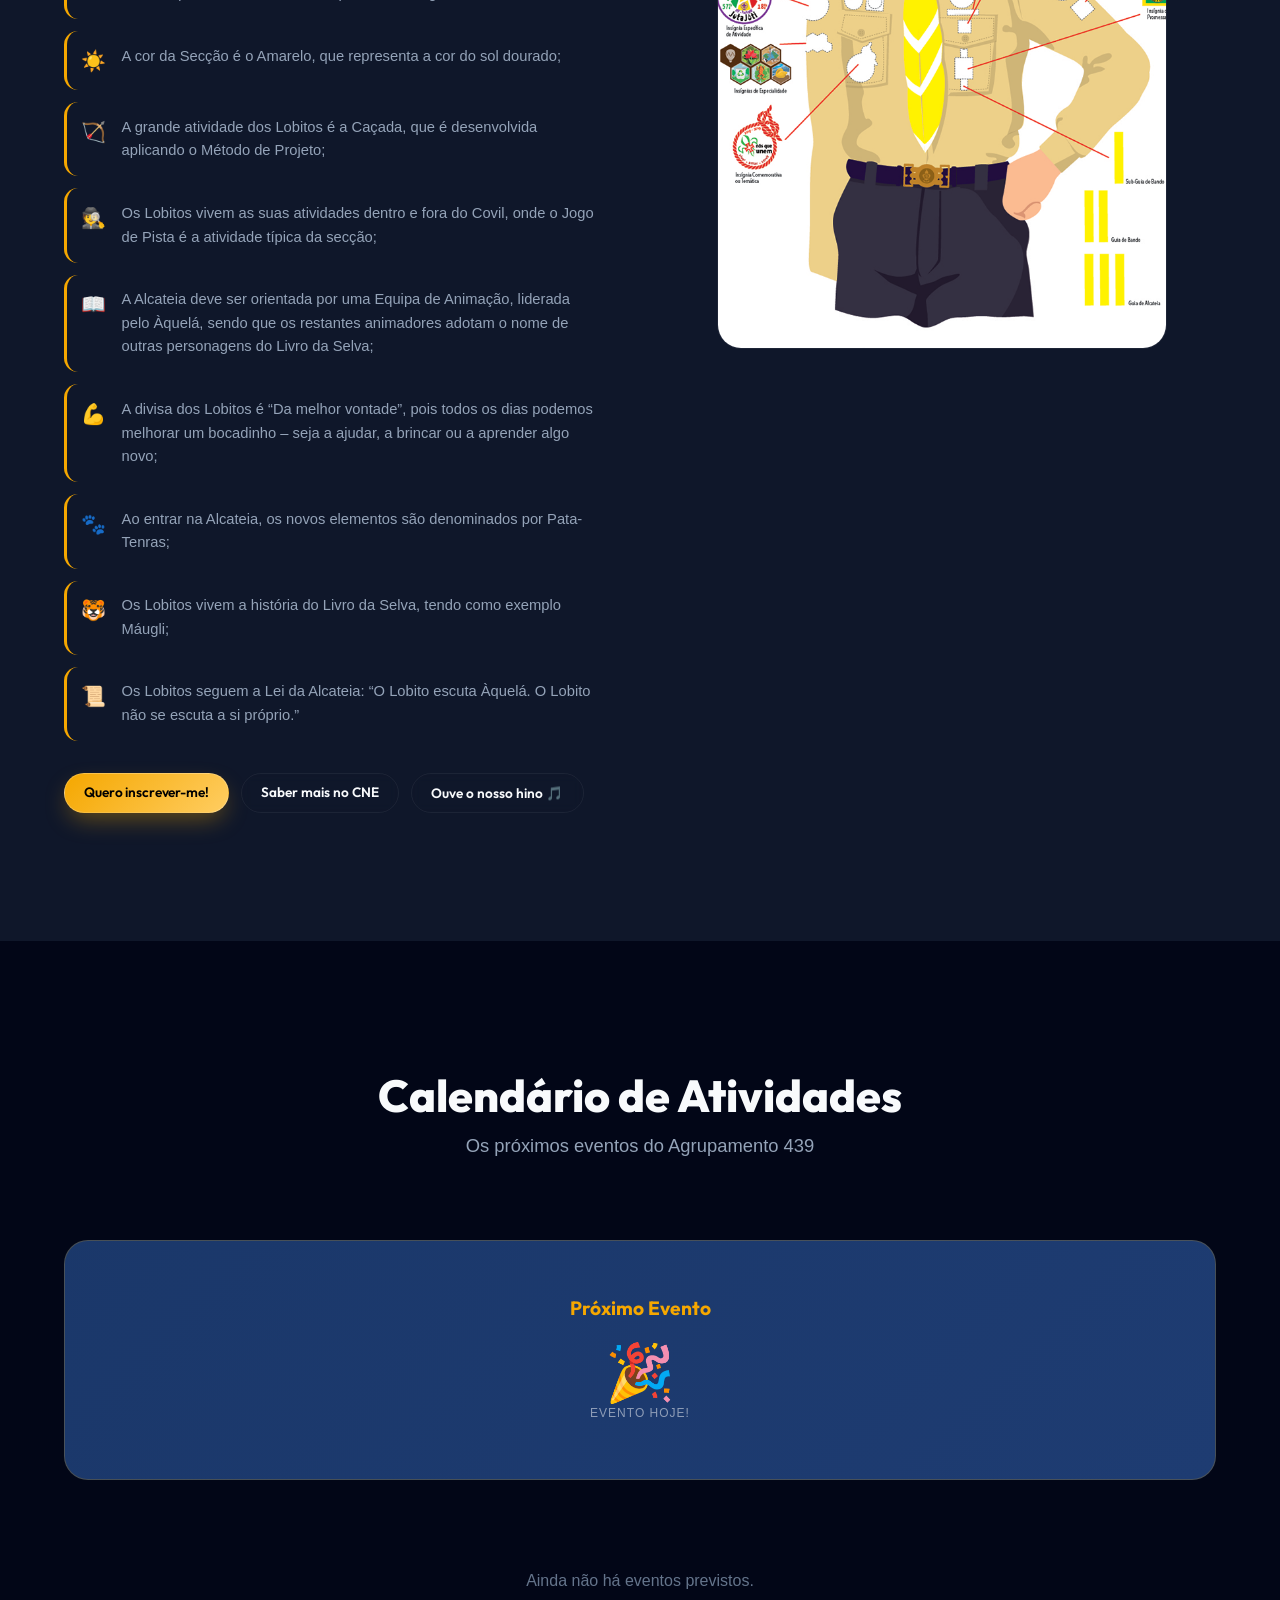
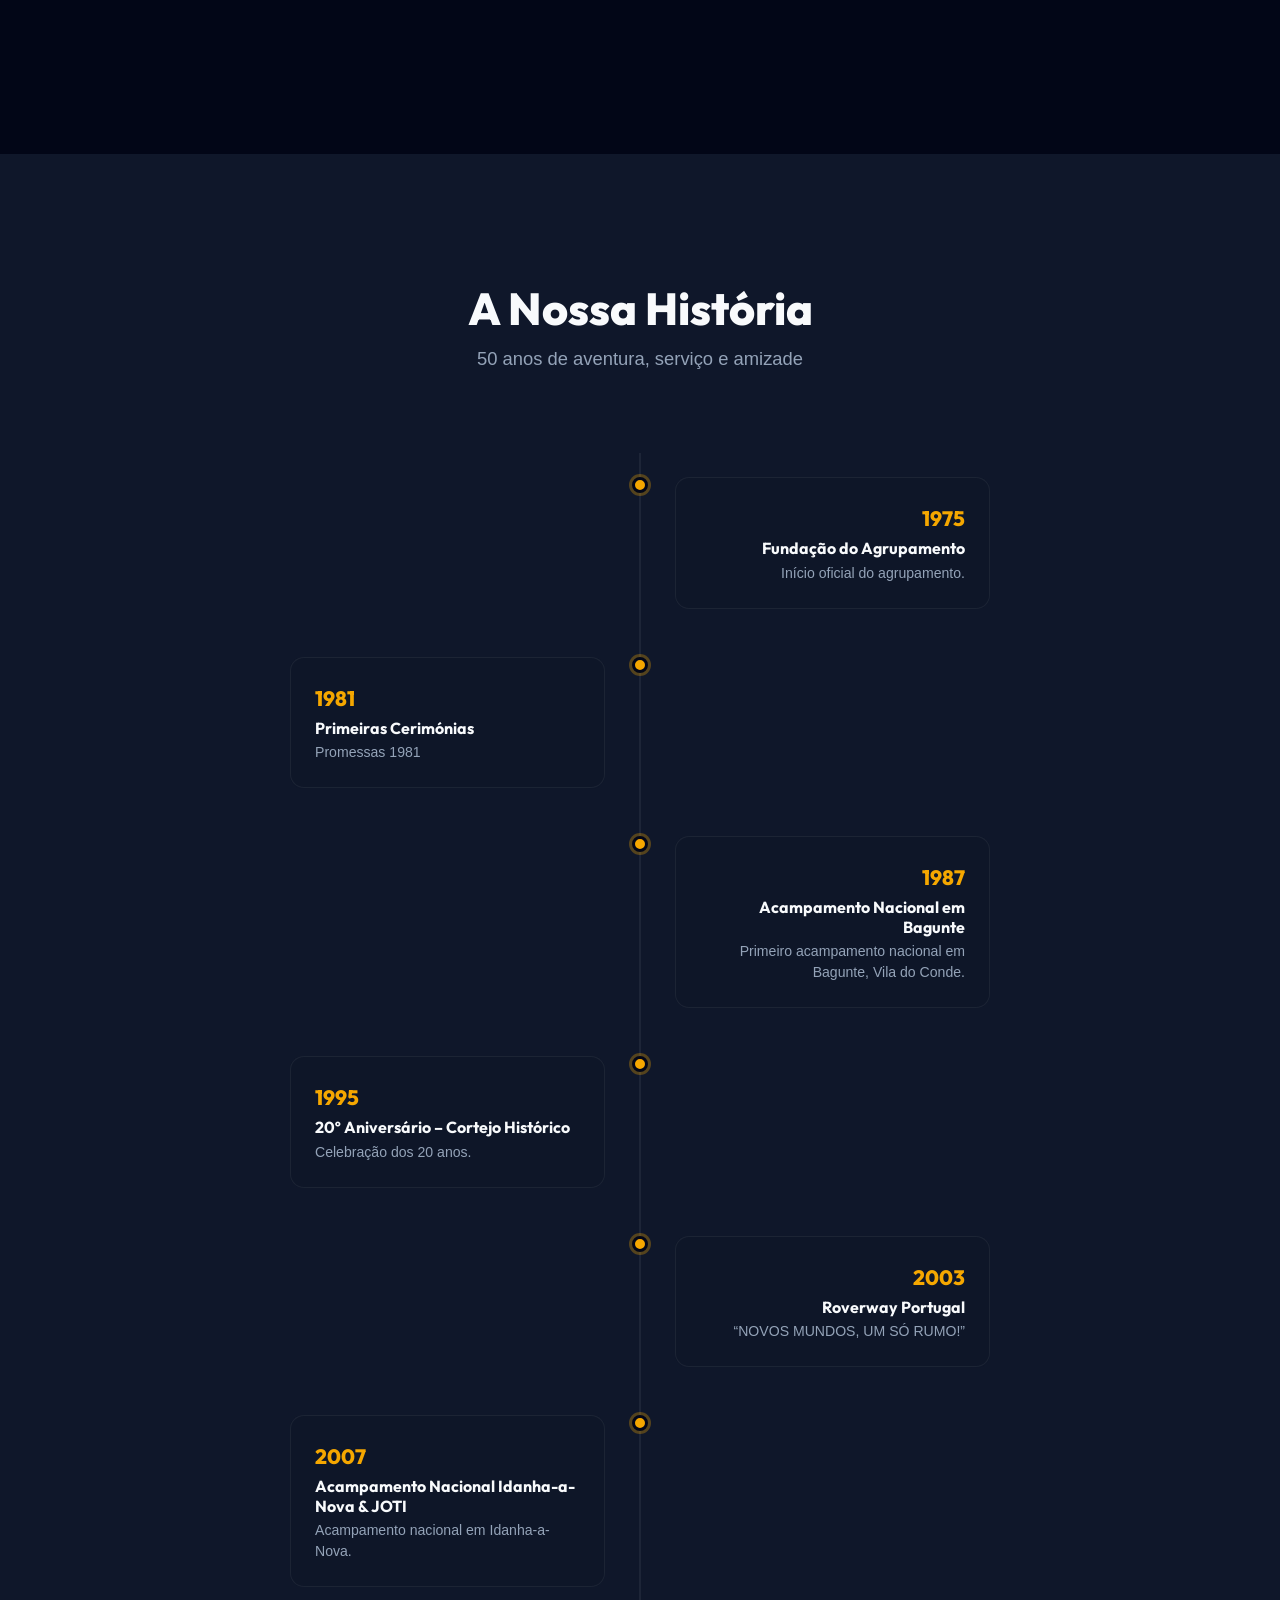
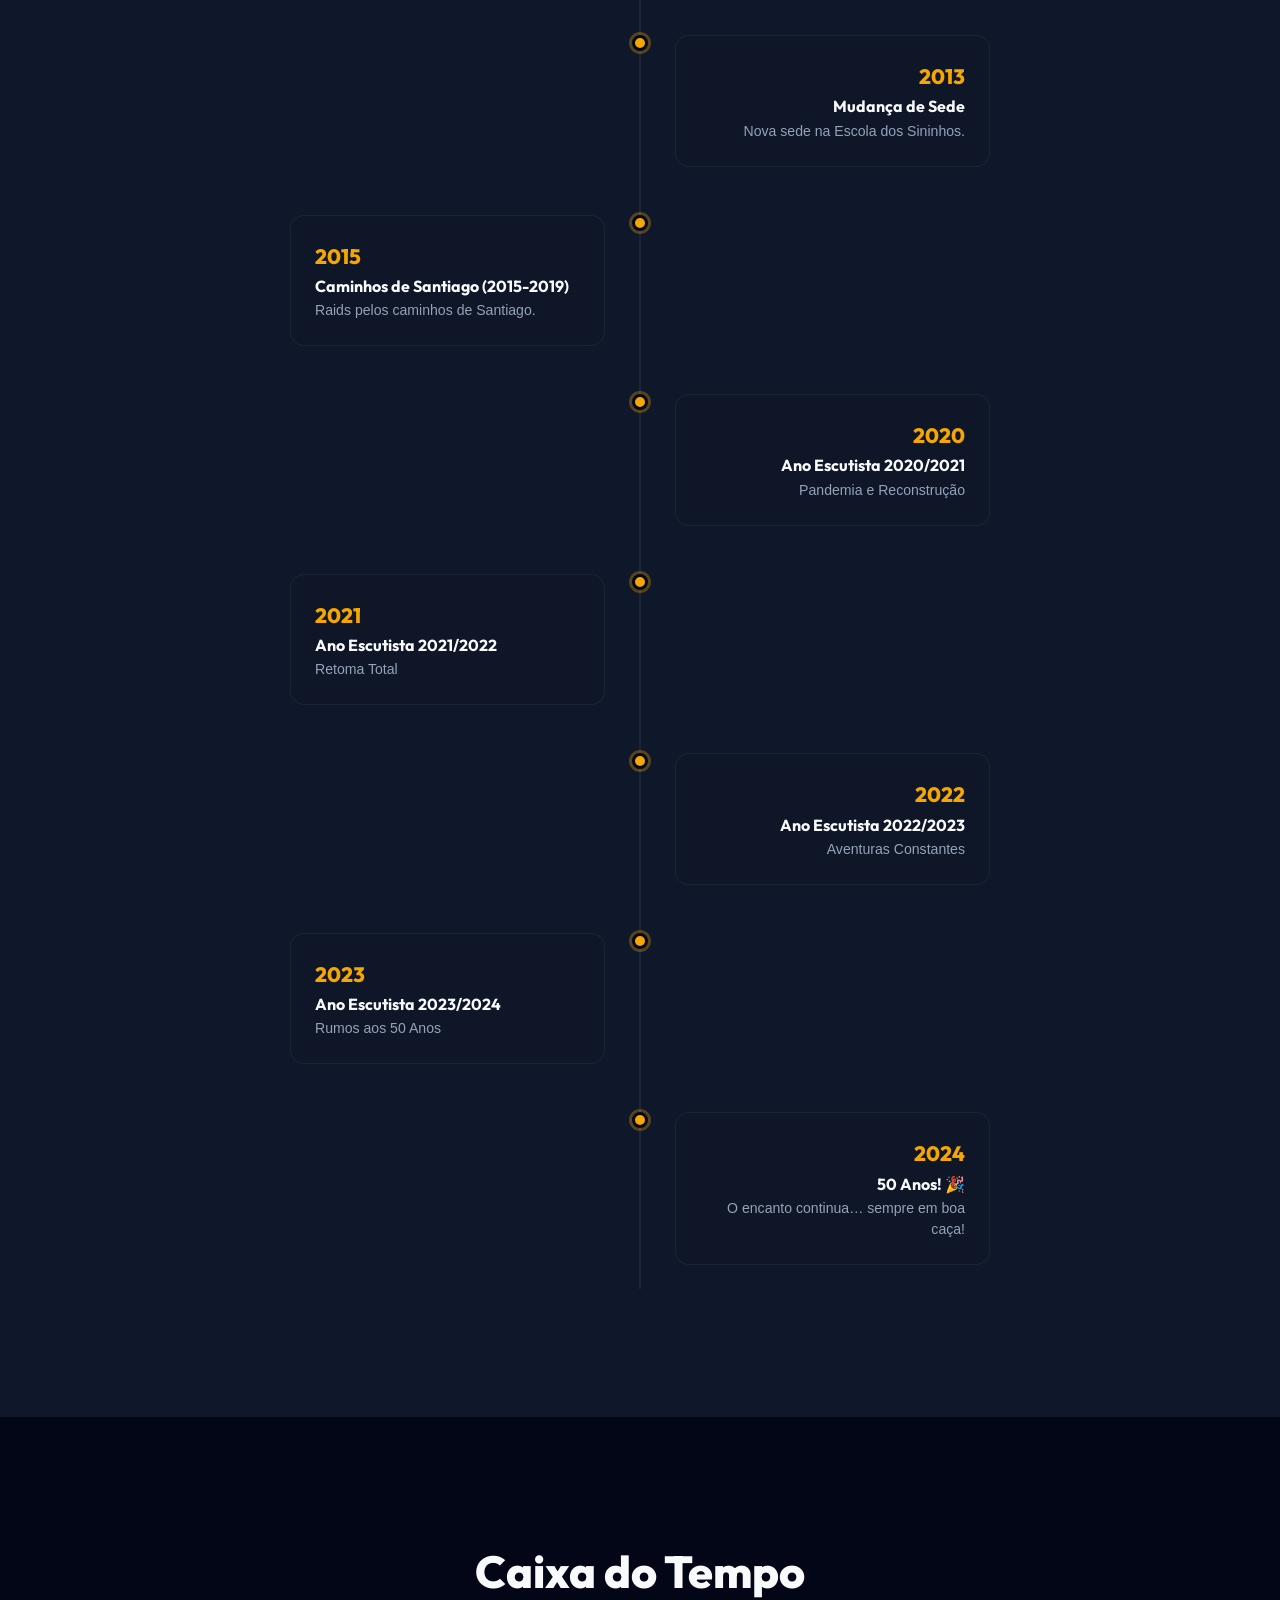
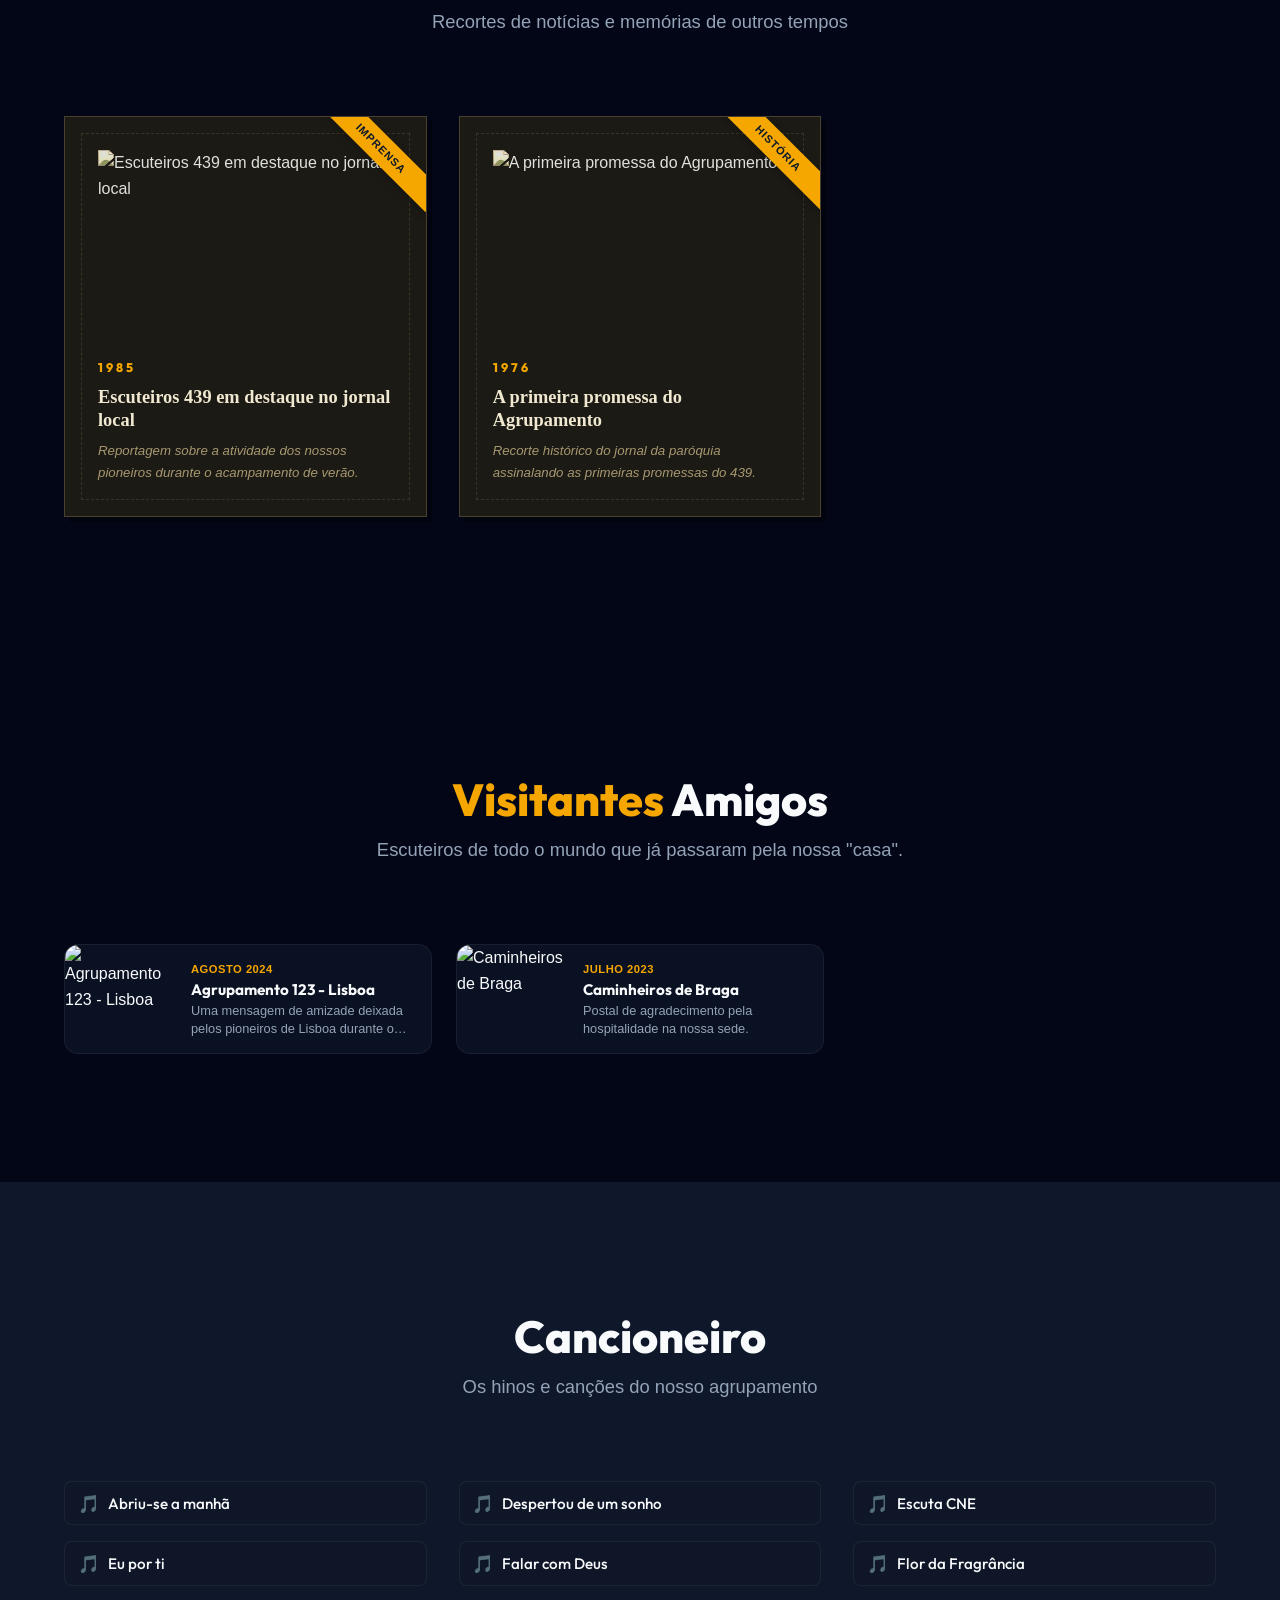
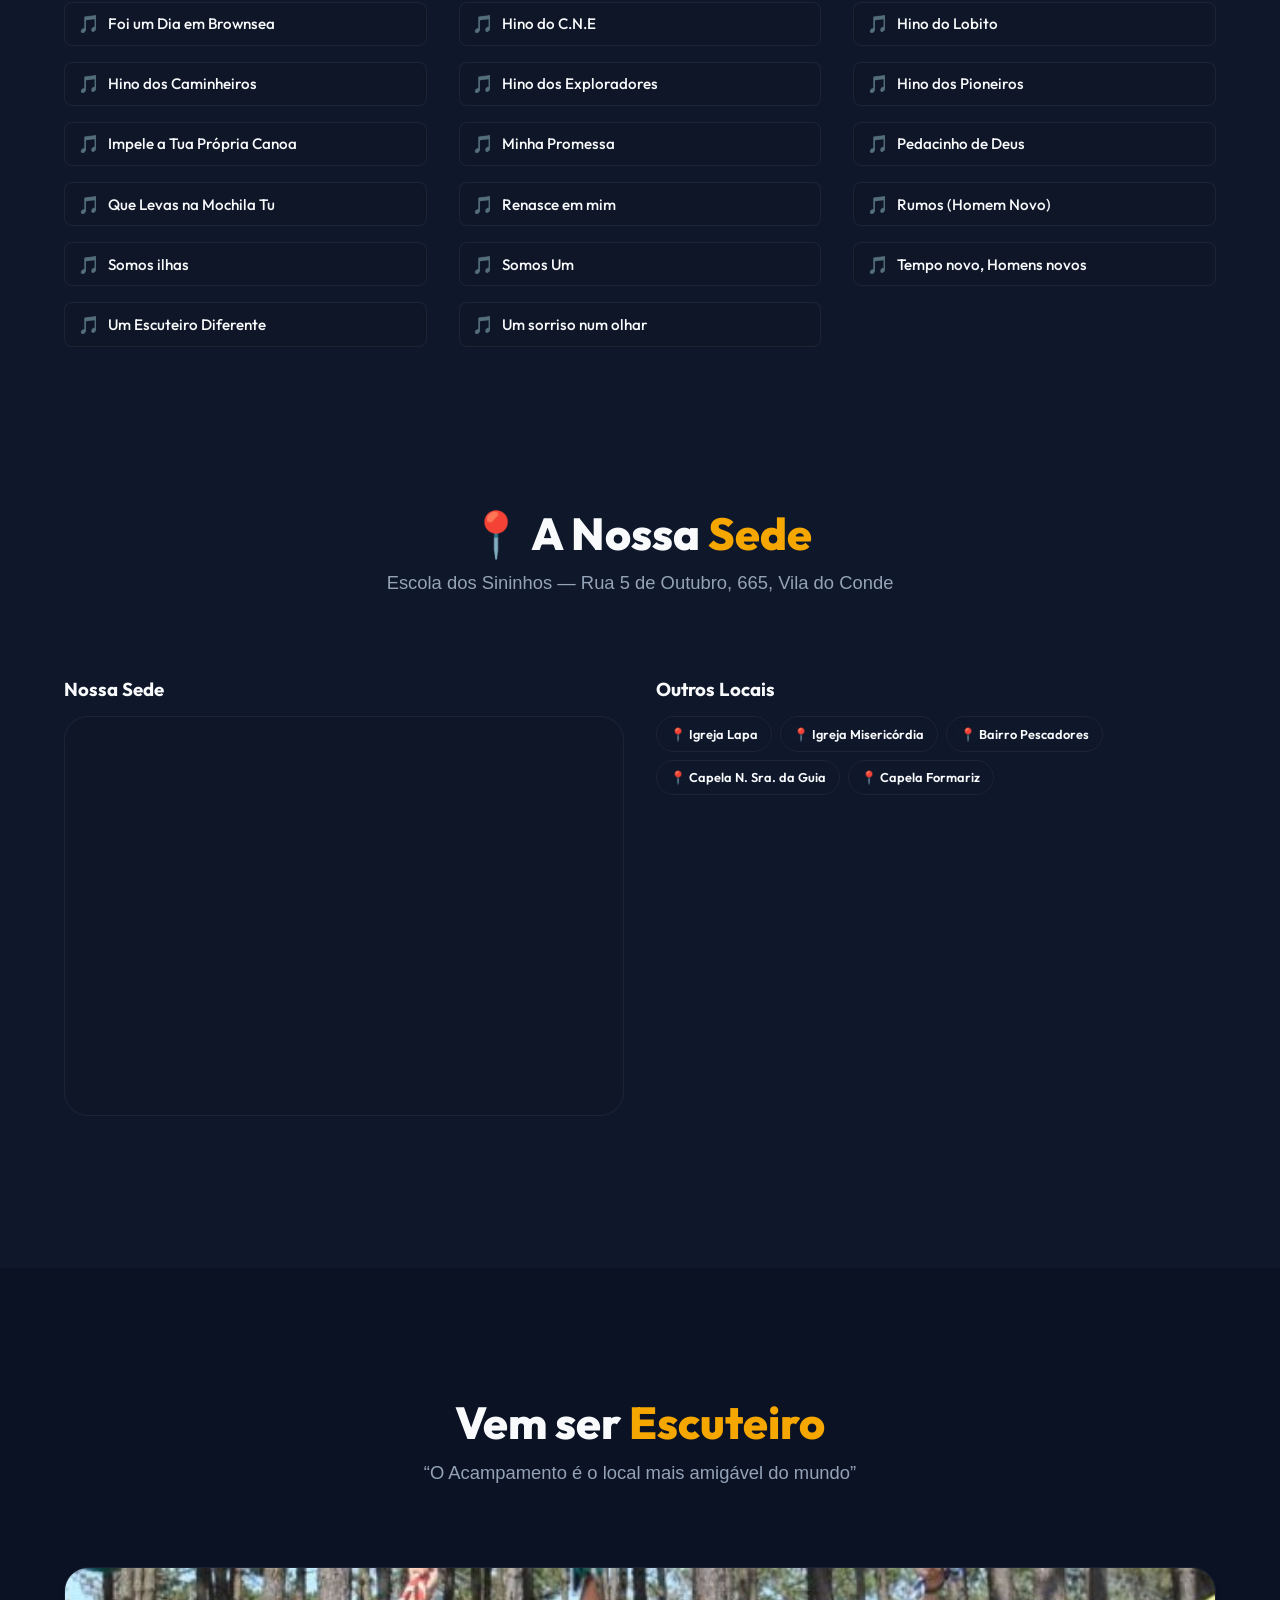
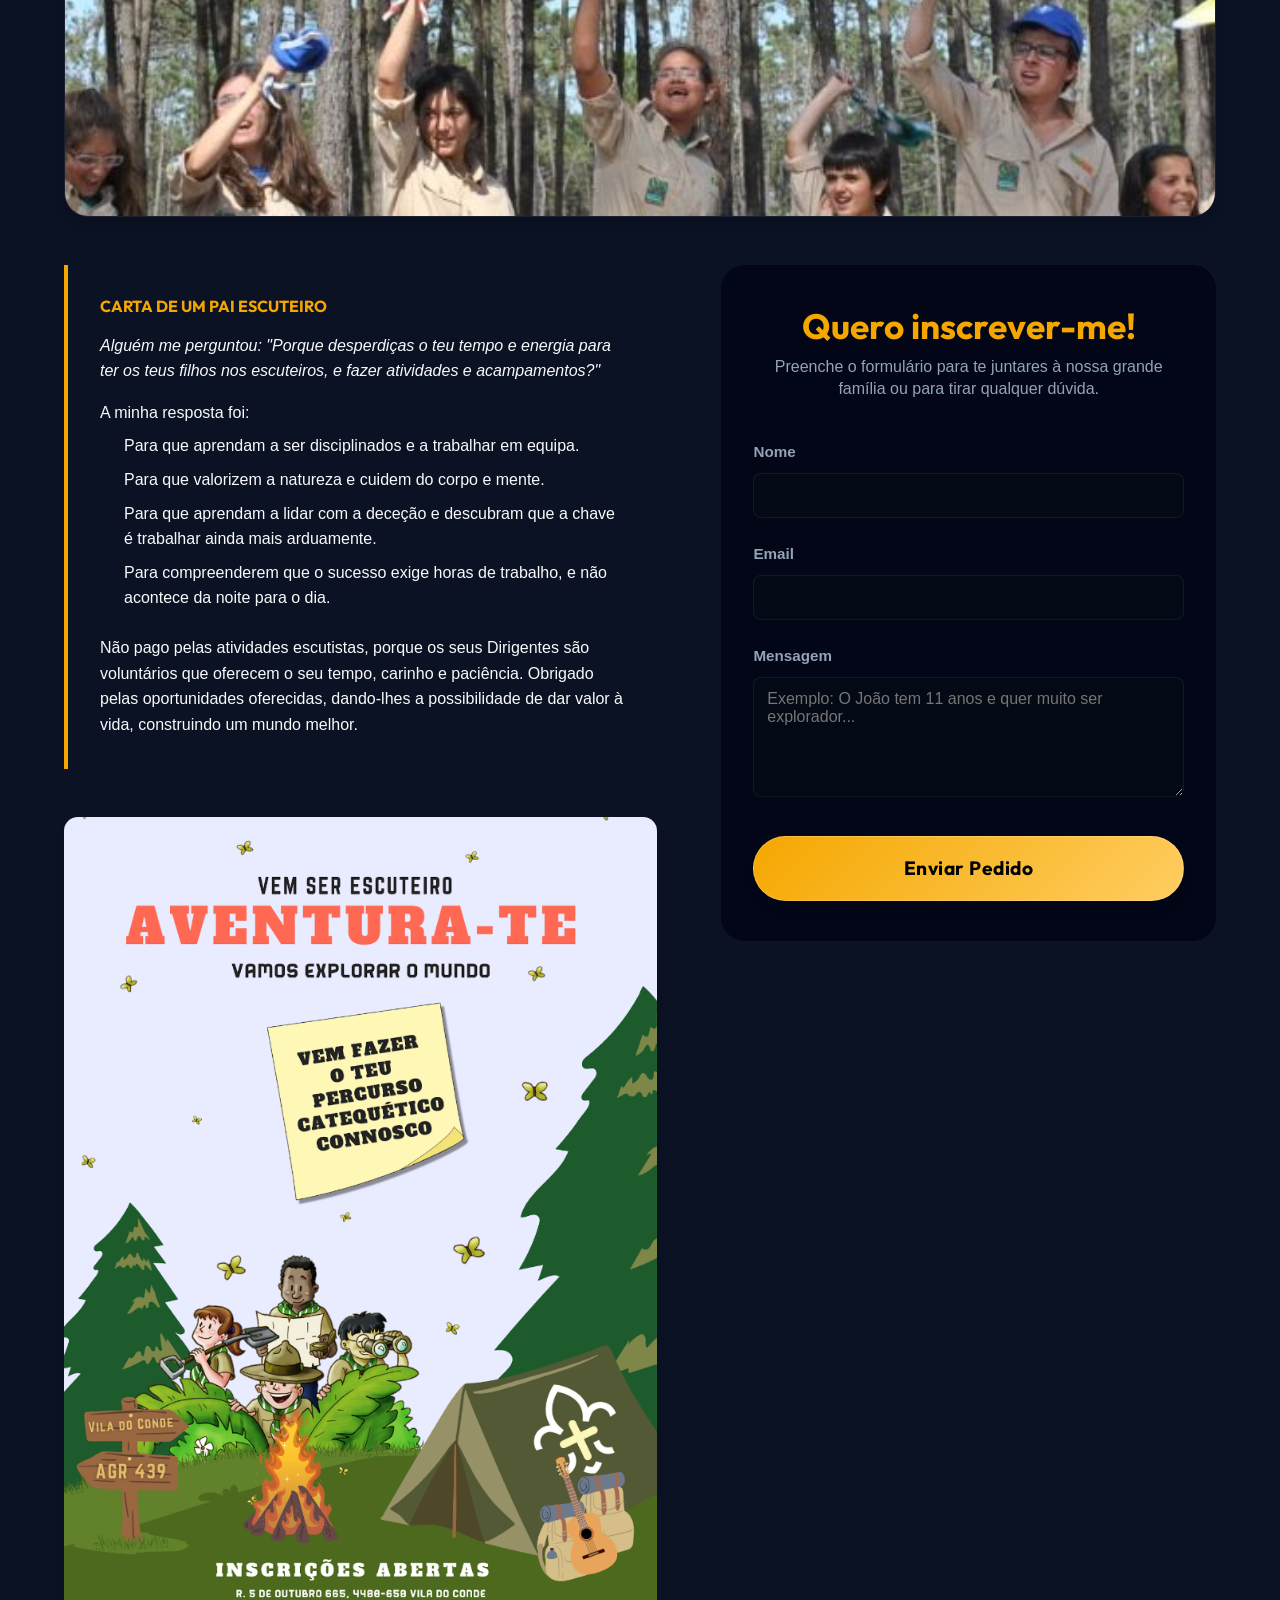
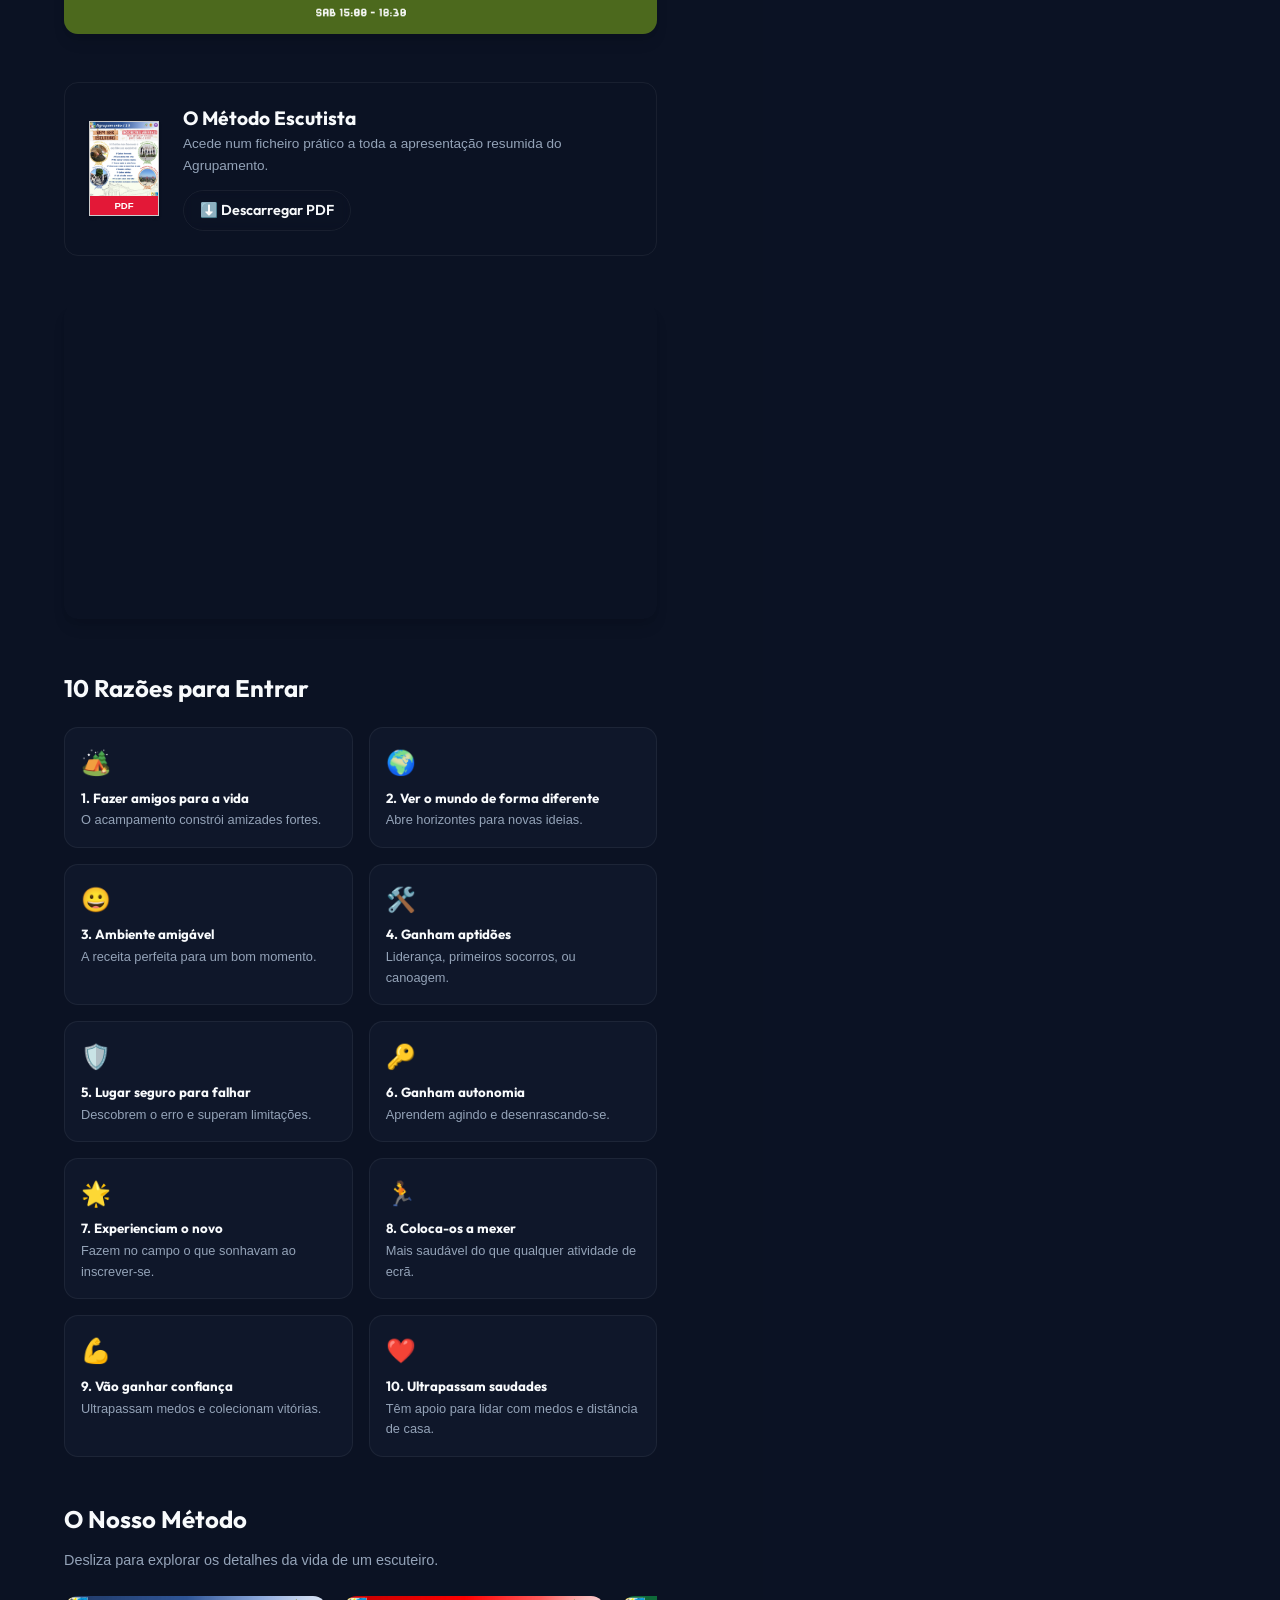
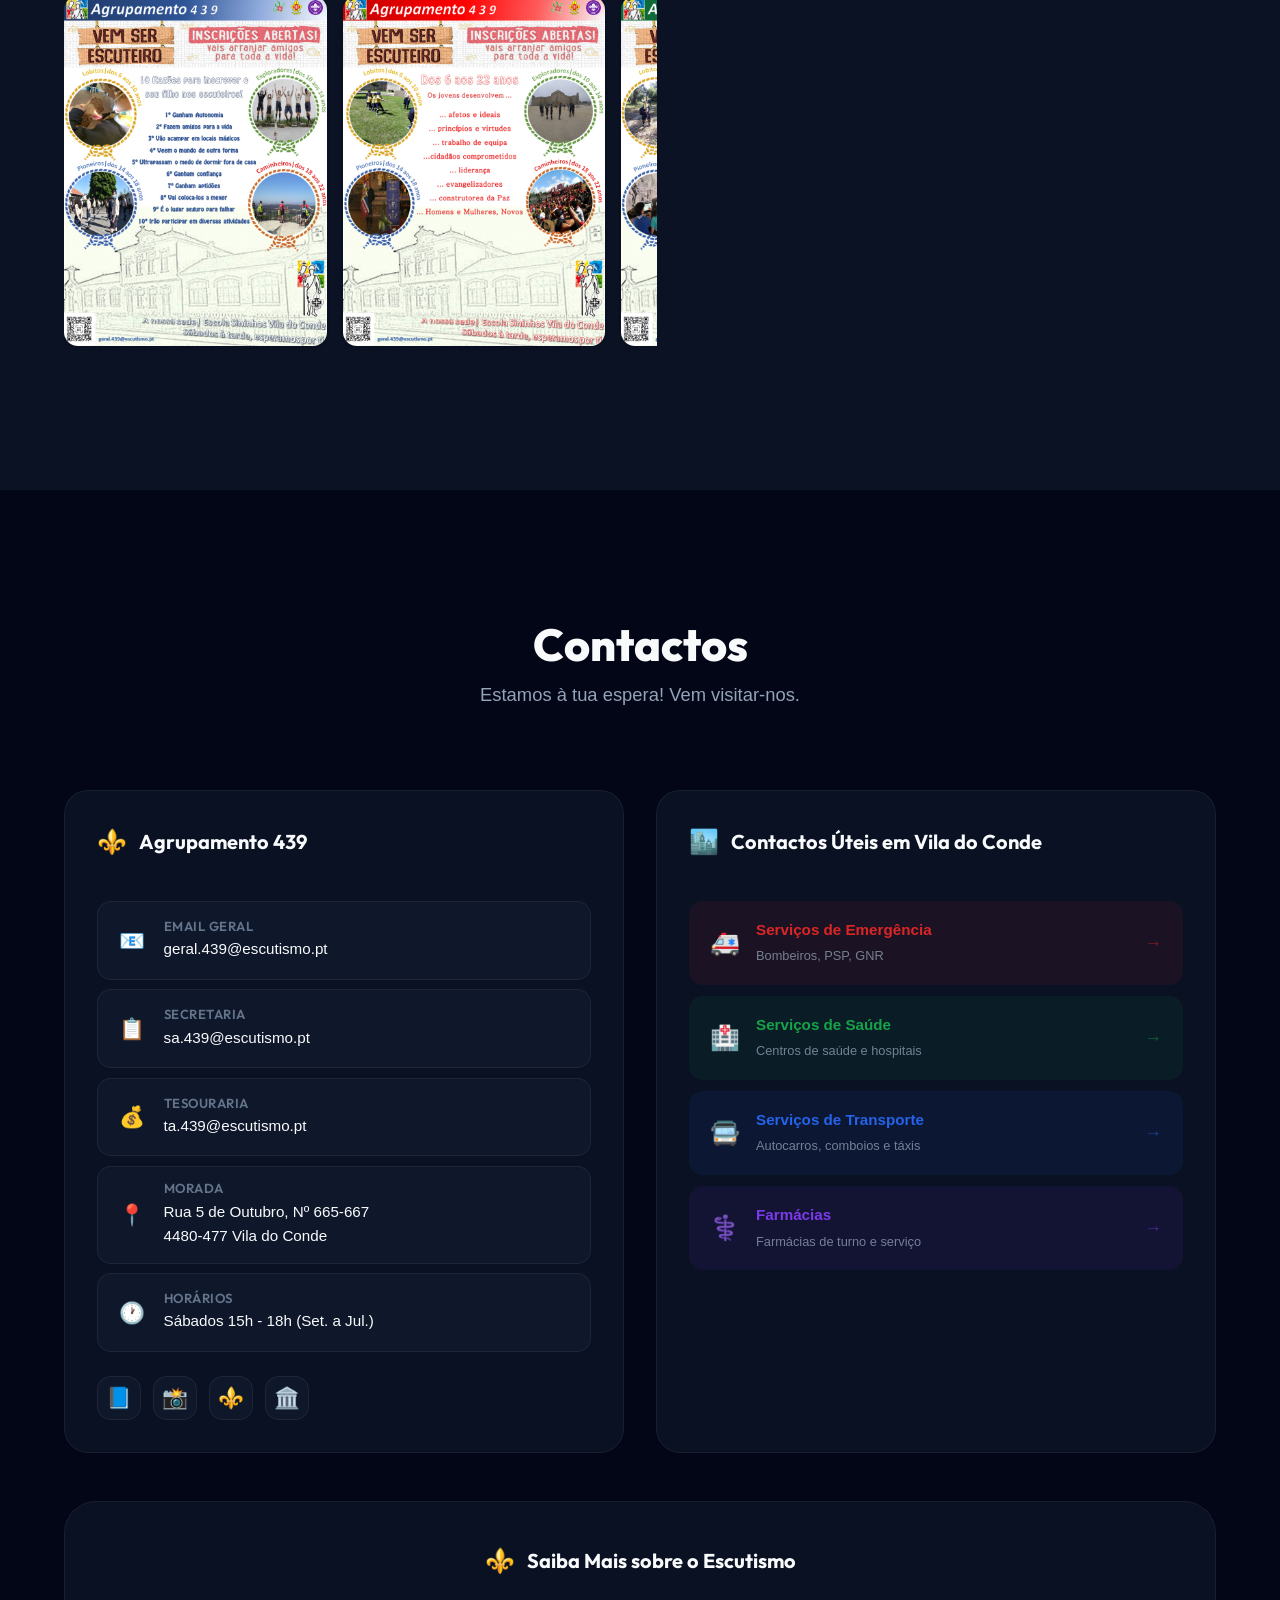
==== commit 4dd359f9: "commit" ====
--- a/index.html
+++ b/index.html
@@ -18,6 +18,7 @@
   <link rel="stylesheet" href="css/style.css?v=2">
   
   <!-- AI Service & i18n -->
+  <script src="js/security-utils.js"></script>
   <script src="js/ai-service.js"></script>
   <script src="js/i18n.js"></script>
   <script src="js/chatbot.js" defer></script>
@@ -57,8 +58,10 @@
   </nav>
 
   <!-- ============ HERO ============ -->
-  <section class="hero" id="inicio">
-    <div class="hero-bg"></div>
+  <header class="hero" id="inicio">
+    <div class="hero-bg">
+      <div class="hero-mesh"></div>
+    </div>
     <div class="hero-overlay"></div>
     <div class="hero-particles"></div>
 
@@ -71,7 +74,10 @@
         <div class="hero-group-photo-overlay"></div>
       </div>
 
-      <img src="assets/logo.png" alt="Flor de Lis" class="hero-logo">
+      <div style="position: relative; width: 90px; height: 90px; margin: 0 auto var(--s-lg);">
+        <div class="hero-logo-glow"></div>
+        <img src="assets/logo.png" alt="Flor de Lis" class="hero-logo" style="margin: 0;">
+      </div>
       <h1>
         <span data-i18n="hero_title_1">Agrupamento</span>
         <span class="highlight" data-i18n="hero_title_2">439</span>
@@ -104,9 +110,9 @@
     </div>
 
     <div class="hero-scroll">
-      <div class="hero-scroll-icon"></div>
-    </div>
-  </section>
+      <div class="hero-scroll-icon" aria-hidden="true"></div>
+    </div>
+  </header>
 
   <!-- ============ NEWS ============ -->
   <section class="section" id="noticias">
@@ -703,18 +709,18 @@
 
         <!-- COL A: Agrupamento 439 -->
         <div class="contacts-block">
-          <div class="contacts-block-header">
-            <span class="contacts-block-icon">⚜️</span>
+          <header class="contacts-block-header">
+            <span class="contacts-block-icon" aria-hidden="true">⚜️</span>
             <h3>Agrupamento 439</h3>
-          </div>
+          </header>
           <div class="contact-cards">
-            <div class="contact-card">
-              <div class="contact-icon">📧</div>
+            <article class="contact-card">
+              <div class="contact-icon" aria-hidden="true">📧</div>
               <div>
                 <h4>Email Geral</h4>
                 <p><a href="mailto:geral.439@escutismo.pt">geral.439@escutismo.pt</a></p>
               </div>
-            </div>
+            </article>
             <div class="contact-card">
               <div class="contact-icon">📋</div>
               <div>
@@ -924,7 +930,7 @@
 
         <div class="footer-col">
           <h4 data-i18n="footer_legal">Legal</h4>
-          <a href="#" data-i18n="footer_privacy">Privacidade</a>
+          <a href="javascript:void(0)" onclick="openPrivacyModal()" data-i18n="footer_privacy">Privacidade</a>
           <a href="admin.html" data-i18n="nav_admin">Área Admin</a>
         </div>
       </div>
@@ -964,6 +970,39 @@
     </div>
   </div>
 
+  <!-- Privacy Modal -->
+  <div class="modal-overlay" id="privacy-modal">
+    <div class="modal" style="max-width: 700px;">
+      <div style="display: flex; justify-content: space-between; align-items: center; margin-bottom: 1.5rem; border-bottom: 1px solid var(--border-color); padding-bottom: 1rem;">
+        <h2 style="color: var(--c-primary); font-family: var(--f-heading);">🛡️ Política de Privacidade</h2>
+        <button class="nav-toggle-btn" onclick="closePrivacyModal()" style="width: 36px; height: 36px;">✕</button>
+      </div>
+      
+      <div style="line-height: 1.6; color: var(--text-primary); font-size: 0.95rem; max-height: 60vh; overflow-y: auto; padding-right: 1rem;">
+        <p>No <strong>Agrupamento 439 — São João Baptista</strong>, a privacidade e a segurança dos dados dos nossos membros, encarregados de educação e visitantes são fundamentais.</p>
+        
+        <h3 style="margin: 1.5rem 0 0.5rem; font-size: 1.1rem; color: var(--c-primary);">1. Recolha de Dados</h3>
+        <p>Recolhemos dados através do formulário de contacto (Nome, Email) e do formulário de newsletter. Estes dados são fornecidos voluntariamente pelo utilizador ao interagir com o site.</p>
+        
+        <h3 style="margin: 1.5rem 0 0.5rem; font-size: 1.1rem; color: var(--c-primary);">2. Finalidade</h3>
+        <p>Os dados do formulário de contacto são usados exclusivamente para responder aos pedidos de informação. O endereço de email da newsletter é usado apenas para o envio de comunicações e novidades do Agrupamento.</p>
+        
+        <h3 style="margin: 1.5rem 0 0.5rem; font-size: 1.1rem; color: var(--c-primary);">3. Cookies</h3>
+        <p>O nosso site utiliza apenas cookies técnicos essenciais para o funcionamento básico, como memorizar a sua preferência de tema (claro/escuro) e idioma. Não utilizamos cookies de rastreio ou publicidade de terceiros.</p>
+        
+        <h3 style="margin: 1.5rem 0 0.5rem; font-size: 1.1rem; color: var(--c-primary);">4. Proteção de Dados</h3>
+        <p>Comprometemo-nos a não partilhar, vender ou alugar os seus dados pessoais a terceiros. O acesso à informação é restrito apenas aos responsáveis do Agrupamento necessários para o tratamento do pedido.</p>
+        
+        <h3 style="margin: 1.5rem 0 0.5rem; font-size: 1.1rem; color: var(--c-primary);">5. Os Seus Direitos</h3>
+        <p>Pode solicitar a retificação ou remoção dos seus dados em qualquer altura, contactando-nos através do formulário de contacto no site ou dirigindo-se à nossa sede.</p>
+        
+        <div style="margin-top: 2rem; padding: 1rem; background: rgba(var(--c-primary-rgb), 0.05); border-radius: 8px; font-size: 0.85rem; color: var(--text-muted);">
+          Ao utilizar este site, declara estar ciente e concordar com os termos desta política. Última atualização: Abril de 2026.
+        </div>
+      </div>
+    </div>
+  </div>
+
   <script src="js/songs-data.js"></script>
   <script src="js/visits-data.js"></script>
   <script src="js/timeline-data.js"></script>
--- a/css/style.css
+++ b/css/style.css
@@ -8,57 +8,65 @@
 
 /* ---------- CSS CUSTOM PROPERTIES ---------- */
 :root {
-  /* Scout Colors - Base Reference */
-  --c-navy: #1B3A6B;
-  --c-navy-deep: #0D1B2A;
-  --c-gold: #F4A800;
-  --c-gold-light: #FFD060;
-  --c-green: #2E7D32;
-  --c-green-light: #4CAF50;
-  --c-red-scout: #C62828;
-  --c-lobitos: #FF9800;
-  --c-exploradores: #1976D2;
-  --c-pioneiros: #E53935;
-  --c-caminheiros: #388E3C;
-
-  /* Theme Dynamic Colors (Defaults to Gold) */
+  /* Scout Colors - HSL Base */
+  --h-navy: 218;
+  --h-gold: 41;
+  --h-green: 124;
+  --h-red: 0;
+
+  --c-navy: hsl(var(--h-navy), 60%, 26%);
+  --c-navy-deep: hsl(var(--h-navy), 53%, 11%);
+  --c-gold: hsl(var(--h-gold), 100%, 48%);
+  --c-gold-light: hsl(var(--h-gold), 100%, 69%);
+  --c-green: hsl(var(--h-green), 45%, 34%);
+  --c-green-light: hsl(var(--h-green), 47%, 48%);
+  --c-red-scout: hsl(var(--h-red), 66%, 47%);
+
+  /* Section Colors */
+  --c-lobitos: hsl(36, 100%, 50%);
+  --c-exploradores: hsl(210, 79%, 46%);
+  --c-pioneiros: hsl(1, 78%, 55%);
+  --c-caminheiros: hsl(123, 44%, 39%);
+
+  /* Theme Dynamic Colors */
   --c-primary: var(--c-gold);
-  --c-primary-rgb: 244, 168, 0;
+  --c-primary-hsl: var(--h-gold), 100%, 48%;
   --c-primary-light: var(--c-gold-light);
 
-  /* Typography */
+  /* Typography - Precise & Modern */
   --f-heading: 'Outfit', sans-serif;
-  --f-body: 'Inter', sans-serif;
-
-  /* Spacing */
+  --f-body: 'Plus Jakarta Sans', sans-serif;
+  --f-mono: 'JetBrains Mono', monospace;
+
+  /* Spacing - Linear Inspired */
   --s-xs: 0.25rem;
   --s-sm: 0.5rem;
   --s-md: 1rem;
   --s-lg: 1.5rem;
   --s-xl: 2rem;
-  --s-2xl: 3rem;
-  --s-3xl: 4rem;
-  --s-4xl: 6rem;
-
-  /* Border Radius */
+  --s-2xl: 3.5rem;
+  --s-3xl: 5rem;
+  --s-4xl: 8rem;
+
+  /* Border Radius - Refined */
   --r-sm: 8px;
-  --r-md: 12px;
-  --r-lg: 20px;
-  --r-xl: 28px;
+  --r-md: 14px;
+  --r-lg: 24px;
+  --r-xl: 32px;
   --r-full: 9999px;
 
-  /* Shadows */
-  --shadow-sm: 0 4px 10px rgba(0,0,0,0.08);
-  --shadow-md: 0 10px 30px rgba(0,0,0,0.12);
-  --shadow-lg: 0 20px 50px rgba(0,0,0,0.25);
-  --shadow-glow: 0 0 35px rgba(var(--c-primary-rgb), 0.4);
-  --shadow-glass: 0 8px 32px 0 rgba(0, 0, 0, 0.37);
+  /* Shadows - Multi-layered & Soft */
+  --shadow-sm: 0 2px 4px rgba(0,0,0,0.05), 0 1px 2px rgba(0,0,0,0.1);
+  --shadow-md: 0 10px 15px -3px rgba(0,0,0,0.1), 0 4px 6px -2px rgba(0,0,0,0.05);
+  --shadow-lg: 0 25px 50px -12px rgba(0,0,0,0.25);
+  --shadow-glow: 0 0 40px hsla(var(--c-primary-hsl), 0.3);
+  --shadow-glass: 0 8px 32px 0 rgba(0, 0, 0, 0.3), inset 0 0 0 1px rgba(255, 255, 255, 0.05);
 
   /* Transitions */
-  --t-fast: 0.2s ease;
-  --t-med: 0.4s cubic-bezier(0.4, 0, 0.2, 1);
-  --t-slow: 0.6s cubic-bezier(0.4, 0, 0.2, 1);
-  --t-spring: 0.5s cubic-bezier(0.175, 0.885, 0.32, 1.275);
+  --t-fast: 0.15s ease;
+  --t-med: 0.3s cubic-bezier(0.4, 0, 0.2, 1);
+  --t-slow: 0.5s cubic-bezier(0.4, 0, 0.2, 1);
+  --t-spring: 0.5s cubic-bezier(0.175, 0.885, 0.32, 1.2);
 }
 
 /* ---------- SECTION THEMES ---------- */
@@ -85,45 +93,58 @@
 
 /* ---------- DARK THEME (default) ---------- */
 [data-theme="dark"] {
-  --bg-primary: #04080F;
-  --bg-secondary: #0A1128;
-  --bg-card: rgba(18, 30, 50, 0.6);
-  --bg-card-hover: rgba(25, 45, 75, 0.75);
-  --bg-glass: rgba(10, 20, 40, 0.7);
-  --bg-nav: rgba(4, 8, 15, 0.85);
-  --text-primary: #F8FAFC;
-  --text-secondary: #94A3B8;
-  --text-muted: #64748B;
-  --border-color: rgba(255, 255, 255, 0.08);
-  --border-glow: rgba(var(--c-primary-rgb), 0.5);
-  --input-bg: rgba(15, 25, 45, 0.6);
-  --overlay: rgba(2, 6, 12, 0.9);
+  --bg-primary: #020617; /* Slate 950 */
+  --bg-secondary: #0f172a; /* Slate 900 */
+  --bg-card: hsla(222, 47%, 11%, 0.7);
+  --bg-card-hover: hsla(222, 47%, 15%, 0.8);
+  --bg-glass: hsla(222, 47%, 4%, 0.8);
+  --bg-nav: hsla(222, 47%, 2%, 0.85);
+  --text-primary: #f8fafc;
+  --text-secondary: #94a3b8;
+  --text-muted: #64748b;
+  --border-color: hsla(0, 0%, 100%, 0.06);
+  --border-glow: hsla(var(--c-primary-hsl), 0.4);
+  --input-bg: hsla(222, 47%, 6%, 0.6);
+  --overlay: hsla(222, 47%, 2%, 0.95);
 }
 
 /* Dark Theme Specific Overrides */
-[data-theme="dark"][data-section-theme="lobitos"] { --bg-primary: #1A120B; --bg-secondary: #251D14; --bg-card: rgba(40, 30, 20, 0.7); }
-[data-theme="dark"][data-section-theme="exploradores"] { --bg-primary: #0B131A; --bg-secondary: #141D25; --bg-card: rgba(20, 30, 40, 0.7); }
-[data-theme="dark"][data-section-theme="pioneiros"] { --bg-primary: #1A0B0B; --bg-secondary: #251414; --bg-card: rgba(40, 20, 20, 0.7); }
-[data-theme="dark"][data-section-theme="caminheiros"] { --bg-primary: #0B1A0B; --bg-secondary: #142514; --bg-card: rgba(20, 40, 20, 0.7); }
+[data-theme="dark"][data-section-theme="lobitos"] { --bg-primary: #1A120B; --bg-secondary: #251D14; --bg-card: hsla(30, 33%, 12%, 0.7); }
+[data-theme="dark"][data-section-theme="exploradores"] { --bg-primary: #0B131A; --bg-secondary: #141D25; --bg-card: hsla(210, 33%, 12%, 0.7); }
+[data-theme="dark"][data-section-theme="pioneiros"] { --bg-primary: #1A0B0B; --bg-secondary: #251414; --bg-card: hsla(0, 33%, 12%, 0.7); }
+[data-theme="dark"][data-section-theme="caminheiros"] { --bg-primary: #0B1A0B; --bg-secondary: #142514; --bg-card: hsla(120, 33%, 12%, 0.7); }
 
 /* ---------- LIGHT THEME ---------- */
 [data-theme="light"] {
-  --bg-primary: #F5F0E8;
-  --bg-secondary: #EDE7DB;
-  --bg-card: rgba(255, 255, 255, 0.85);
-  --bg-card-hover: rgba(255, 255, 255, 0.95);
-  --bg-glass: rgba(255, 255, 255, 0.6);
-  --bg-nav: rgba(245, 240, 232, 0.95);
-  --text-primary: #1B3A6B;
-  --text-secondary: #4A5568;
-  --text-muted: #718096;
-  --border-color: rgba(27, 58, 107, 0.12);
-  --border-glow: rgba(var(--c-primary-rgb), 0.5);
-  --input-bg: rgba(255, 255, 255, 0.7);
-  --overlay: rgba(245, 240, 232, 0.9);
-}
-
-/* Light Theme Specific Overrides */
+  --bg-primary: #f8fafc;
+  --bg-secondary: #f1f5f9;
+  --bg-card: hsla(210, 40%, 98%, 0.8);
+  --bg-card-hover: hsla(210, 40%, 100%, 0.95);
+  --bg-glass: hsla(210, 40%, 100%, 0.6);
+  --bg-nav: hsla(210, 40%, 100%, 0.9);
+  --text-primary: #0f172a;
+  --text-secondary: #475569;
+  --text-muted: #64748b;
+  --border-color: hsla(222, 47%, 10%, 0.08);
+  --border-glow: hsla(var(--c-primary-hsl), 0.3);
+  --input-bg: hsla(0, 0%, 100%, 0.8);
+  --overlay: hsla(210, 40%, 98%, 0.9);
+}
+
+/* ---------- NOISE OVERLAY ---------- */
+body::before {
+  content: "";
+  position: fixed;
+  inset: 0;
+  width: 100%;
+  height: 100%;
+  background: url("https://grainy-gradients.vercel.app/noise.svg");
+  filter: contrast(150%) brightness(100%);
+  opacity: 0.04;
+  z-index: 9999;
+  pointer-events: none;
+  mix-blend-mode: overlay;
+}
 [data-theme="light"][data-section-theme="lobitos"] { --bg-primary: #FFF8E1; --bg-secondary: #FEF3CF; --text-primary: #5D4037; }
 [data-theme="light"][data-section-theme="exploradores"] { --bg-primary: #E3F2FD; --bg-secondary: #D1E9F9; --text-primary: #0D47A1; }
 [data-theme="light"][data-section-theme="pioneiros"] { --bg-primary: #FFEBEE; --bg-secondary: #F9D1D1; --text-primary: #B71C1C; }
@@ -176,8 +197,12 @@
 }
 
 .section {
-  padding: var(--s-4xl) 0;
+  padding: var(--s-3xl) 0;
   position: relative;
+}
+
+@media (min-width: 768px) {
+  .section { padding: var(--s-4xl) 0; }
 }
 
 .section-title {
@@ -218,26 +243,29 @@
 .btn-primary {
   background: linear-gradient(135deg, var(--c-primary) 0%, var(--c-primary-light) 100%);
   color: #000;
-  box-shadow: 0 8px 20px -6px rgba(var(--c-primary-rgb), 0.5);
-  backdrop-filter: blur(4px);
-  -webkit-backdrop-filter: blur(4px);
-  border: 1px solid rgba(255, 255, 255, 0.1);
+  box-shadow: 0 10px 25px -5px hsla(var(--c-primary-hsl), 0.4);
+  backdrop-filter: blur(8px);
+  -webkit-backdrop-filter: blur(8px);
+  border: 1px solid hsla(0, 0%, 100%, 0.2);
+  letter-spacing: -0.01em;
 }
 .btn-primary:hover {
-  transform: translateY(-3px) scale(1.05);
-  box-shadow: 0 12px 30px -8px rgba(var(--c-primary-rgb), 0.7);
-  filter: brightness(1.1);
+  transform: translateY(-2px) scale(1.02);
+  box-shadow: 0 15px 35px -8px hsla(var(--c-primary-hsl), 0.5);
+  filter: brightness(1.05);
 }
 
 .btn-outline {
   background: transparent;
-  border: 2px solid var(--c-primary);
+  border: 1px solid var(--border-color);
+  color: var(--text-primary);
+  backdrop-filter: blur(4px);
+}
+.btn-outline:hover {
+  background: hsla(0, 0%, 100%, 0.05);
+  border-color: var(--c-primary);
   color: var(--c-primary);
-}
-.btn-outline:hover {
-  background: var(--c-primary);
-  color: var(--c-navy-deep);
-  transform: translateY(-2px);
+  transform: translateY(-1px);
 }
 
 .btn-sm {
@@ -311,9 +339,26 @@
 }
 
 .nav-links {
-  display: flex;
+  display: none;
   align-items: center;
   gap: var(--s-lg);
+}
+
+.nav-links.open {
+  display: flex;
+  flex-direction: column;
+  position: absolute;
+  top: 100%;
+  left: 0;
+  right: 0;
+  background: var(--bg-nav);
+  padding: var(--s-xl);
+  border-bottom: 1px solid var(--border-color);
+  box-shadow: var(--shadow-lg);
+}
+
+@media (min-width: 1024px) {
+  .nav-links { display: flex; }
 }
 
 .nav-links a {
@@ -432,11 +477,16 @@
 }
 
 .hamburger {
-  display: none;
+  display: block;
   background: none;
   border: none;
   cursor: pointer;
   padding: var(--s-sm);
+  z-index: 1001;
+}
+
+@media (min-width: 1024px) {
+  .hamburger { display: none; }
 }
 
 .hamburger span {
@@ -475,27 +525,34 @@
 .hero-bg {
   position: absolute;
   inset: 0;
-  background-image: url('../assets/hero.png');
-  background-size: cover;
-  background-position: center;
-  filter: brightness(0.4);
-  transform: scale(1.05);
-  transition: transform 8s ease;
-}
-
-.hero:hover .hero-bg {
-  transform: scale(1.1);
+  background: var(--bg-primary);
+  overflow: hidden;
+}
+
+.hero-mesh {
+  position: absolute;
+  inset: -50%;
+  width: 200%;
+  height: 200%;
+  background-image: 
+    radial-gradient(at 0% 0%, hsla(var(--h-gold), 100%, 50%, 0.15) 0, transparent 50%), 
+    radial-gradient(at 50% 0%, hsla(var(--h-navy), 100%, 50%, 0.15) 0, transparent 50%), 
+    radial-gradient(at 100% 0%, hsla(var(--h-gold), 100%, 50%, 0.15) 0, transparent 50%), 
+    radial-gradient(at 50% 50%, hsla(var(--h-navy), 100%, 20%, 0.1) 0, transparent 50%);
+  filter: blur(80px);
+  animation: mesh-rotate 30s linear infinite;
+  opacity: 0.8;
+}
+
+@keyframes mesh-rotate {
+  from { transform: rotate(0deg); }
+  to { transform: rotate(360deg); }
 }
 
 .hero-overlay {
   position: absolute;
   inset: 0;
-  background: linear-gradient(
-    180deg,
-    rgba(13, 27, 42, 0.5) 0%,
-    rgba(13, 27, 42, 0.3) 50%,
-    rgba(13, 27, 42, 0.9) 100%
-  );
+  background: radial-gradient(circle at center, transparent 0%, var(--bg-primary) 100%);
 }
 
 .hero-particles {
@@ -549,13 +606,22 @@
 /* --- Group Photo in Hero --- */
 .hero-group-photo-wrap {
   position: relative;
-  width: min(720px, 90vw);
-  margin: 0 auto 1.75rem;
-  border-radius: var(--r-xl);
+  width: min(720px, 95vw);
+  margin: 0 auto 1.5rem;
+  border-radius: var(--r-lg);
   overflow: hidden;
-  border: 3px solid rgba(var(--c-primary-rgb), 0.6);
-  box-shadow: 0 0 40px rgba(var(--c-primary-rgb), 0.25), var(--shadow-lg);
+  border: 2px solid rgba(var(--c-primary-rgb), 0.6);
+  box-shadow: 0 0 40px rgba(var(--c-primary-rgb), 0.2), var(--shadow-lg);
   animation: fadeInScale 1s ease 0.15s both;
+}
+
+@media (min-width: 768px) {
+  .hero-group-photo-wrap {
+    width: min(720px, 90vw);
+    border-radius: var(--r-xl);
+    border-width: 3px;
+    margin-bottom: 1.75rem;
+  }
 }
 
 .hero-group-photo {
@@ -710,8 +776,29 @@
 
 .news-grid {
   display: grid;
-  grid-template-columns: repeat(auto-fill, minmax(320px, 1fr));
-  gap: var(--s-lg);
+  grid-template-columns: repeat(auto-fill, minmax(300px, 1fr));
+  grid-auto-rows: auto;
+  gap: var(--s-md);
+  align-items: start;
+}
+
+/* Linear-style Glow for Hero Logo */
+.hero-logo-glow {
+  position: absolute;
+  top: 50%;
+  left: 50%;
+  transform: translate(-50%, -50%);
+  width: 200px;
+  height: 200px;
+  background: radial-gradient(circle, hsla(var(--c-primary-hsl), 0.3) 0%, transparent 70%);
+  z-index: -1;
+  filter: blur(20px);
+  animation: pulse-glow 4s ease-in-out infinite;
+}
+
+@keyframes pulse-glow {
+  0%, 100% { opacity: 0.5; transform: translate(-50%, -50%) scale(1); }
+  50% { opacity: 0.8; transform: translate(-50%, -50%) scale(1.2); }
 }
 
 .news-card {
@@ -982,7 +1069,7 @@
 /* Container for Event Cards */
 .calendar-grid {
   display: grid;
-  grid-template-columns: repeat(auto-fill, minmax(320px, 1fr));
+  grid-template-columns: repeat(auto-fill, minmax(280px, 1fr));
   gap: 30px;
   margin-top: 40px;
 }
@@ -1498,8 +1585,15 @@
    ============================================================ */
 .contact-grid {
   display: grid;
-  grid-template-columns: 1fr 1fr;
-  gap: var(--s-2xl);
+  grid-template-columns: 1fr;
+  gap: var(--s-xl);
+}
+
+@media (min-width: 768px) {
+  .contact-grid {
+    grid-template-columns: 1fr 1fr;
+    gap: var(--s-2xl);
+  }
 }
 
 .contact-cards {
@@ -2247,6 +2341,34 @@
   height: 200px;
   overflow: hidden;
   position: relative;
+  cursor: pointer; /* Indica que é clicável */
+}
+
+.archive-zoom-overlay {
+  position: absolute;
+  inset: 0;
+  background: rgba(var(--c-primary-rgb), 0.2);
+  display: flex;
+  align-items: center;
+  justify-content: center;
+  opacity: 0;
+  transition: opacity 0.3s ease;
+  z-index: 5;
+}
+
+.archive-img-wrapper:hover .archive-zoom-overlay {
+  opacity: 1;
+}
+
+.archive-zoom-overlay .icon {
+  font-size: 2rem;
+  color: white;
+  transform: scale(0.8);
+  transition: transform 0.3s var(--t-spring);
+}
+
+.archive-img-wrapper:hover .archive-zoom-overlay .icon {
+  transform: scale(1.1);
 }
 
 /* Novo estilo para o carrossel da Caixa do Tempo */
@@ -2318,18 +2440,6 @@
   box-shadow: 0 0 8px var(--c-primary);
 }
 
-.archive-img-wrapper::after {
-  content: '';
-  position: absolute;
-  inset: 0;
-  background: rgba(0,0,0,0.4);
-  opacity: 0;
-  transition: opacity var(--t-med);
-}
-
-.archive-card:hover .archive-img-wrapper::after {
-  opacity: 1;
-}
 
 .archive-img {
   width: 100%;
@@ -2805,9 +2915,22 @@
    ============================================================ */
 .scouting-intro-grid {
   display: grid;
-  grid-template-columns: repeat(auto-fit, minmax(200px, 1fr));
+  grid-template-columns: repeat(4, 1fr);
   gap: var(--s-lg);
   margin-bottom: var(--s-3xl);
+}
+
+@media (max-width: 1024px) {
+  .scouting-intro-grid {
+    grid-template-columns: repeat(2, 1fr);
+  }
+}
+
+@media (max-width: 640px) {
+  .scouting-intro-grid {
+    display: flex;
+    flex-direction: column;
+  }
 }
 
 .scouting-intro-card {
@@ -2820,8 +2943,10 @@
   display: flex;
   flex-direction: column;
   align-items: center;
+  justify-content: center; /* Centraliza verticalmente o conteúdo */
   text-align: center;
   backdrop-filter: blur(10px);
+  height: 100%; /* Ocupa toda a altura da célula da grid */
 }
 
 .scouting-intro-card:hover {
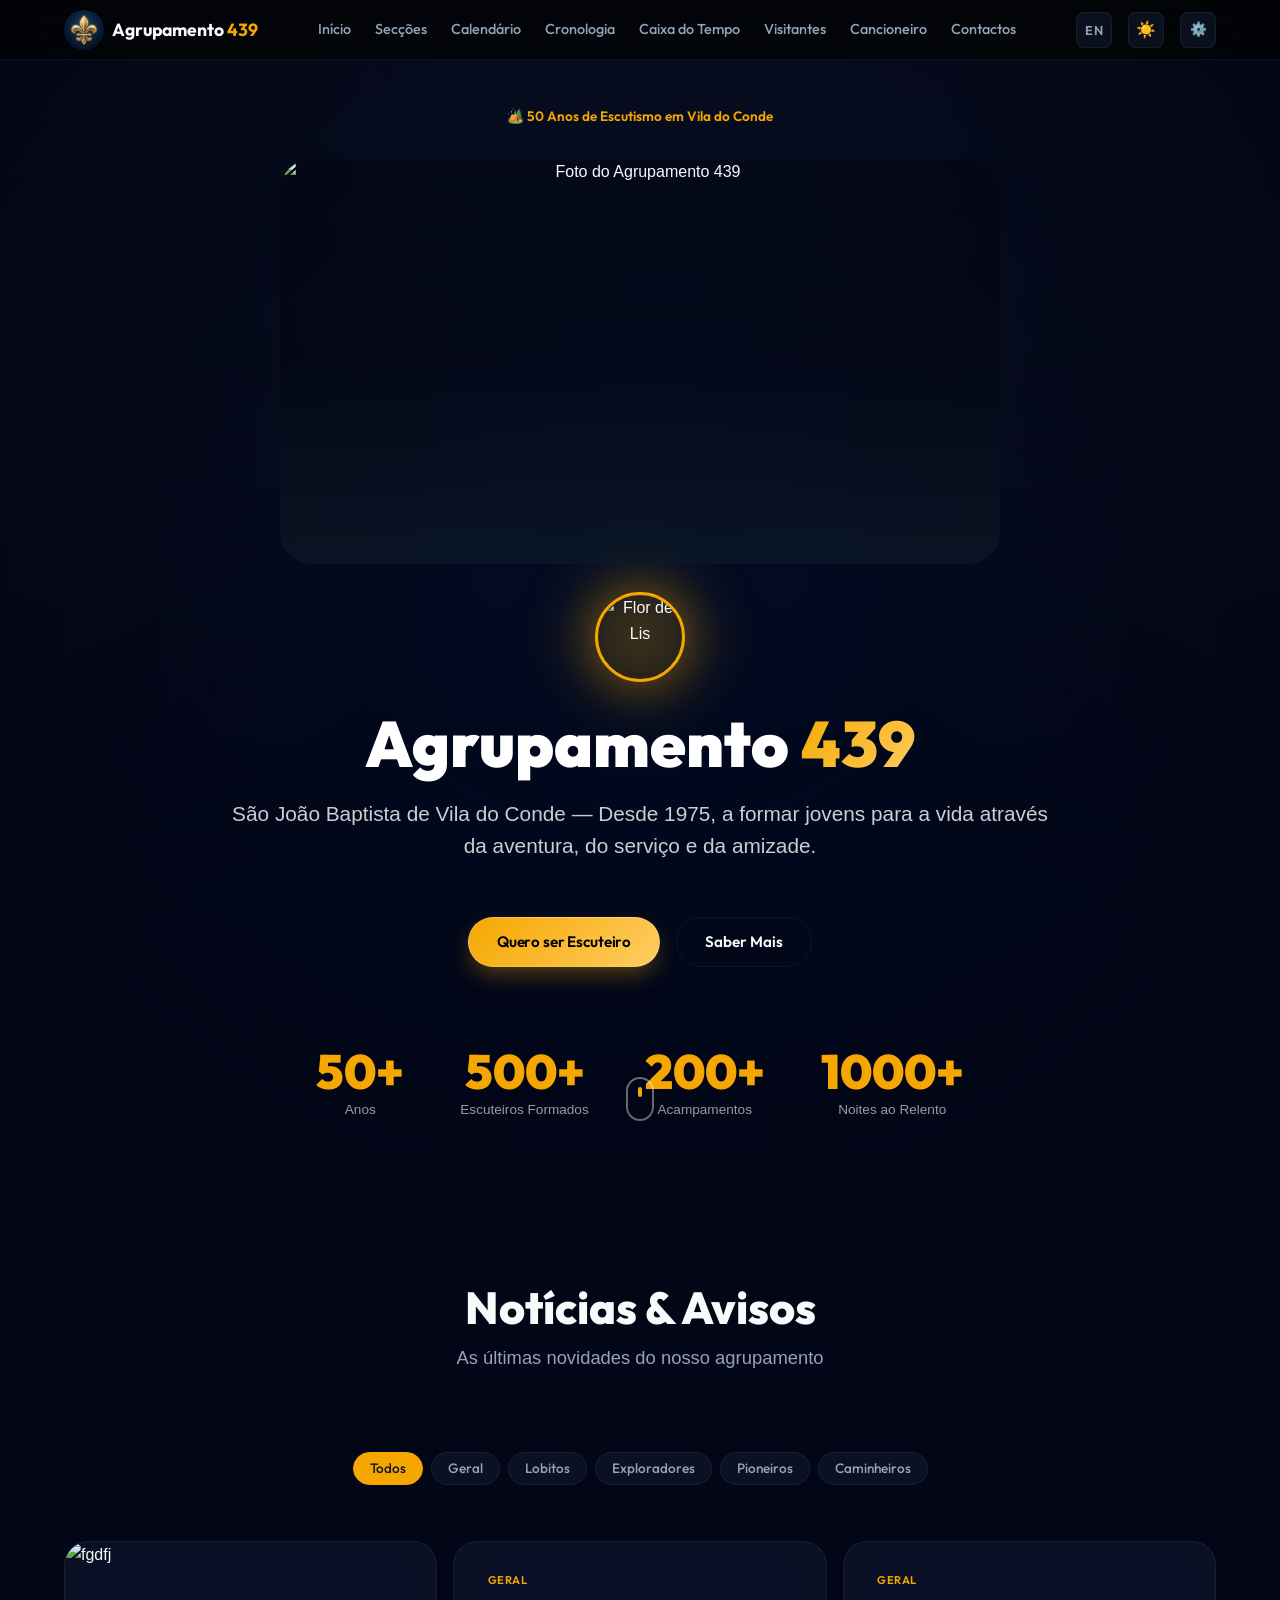
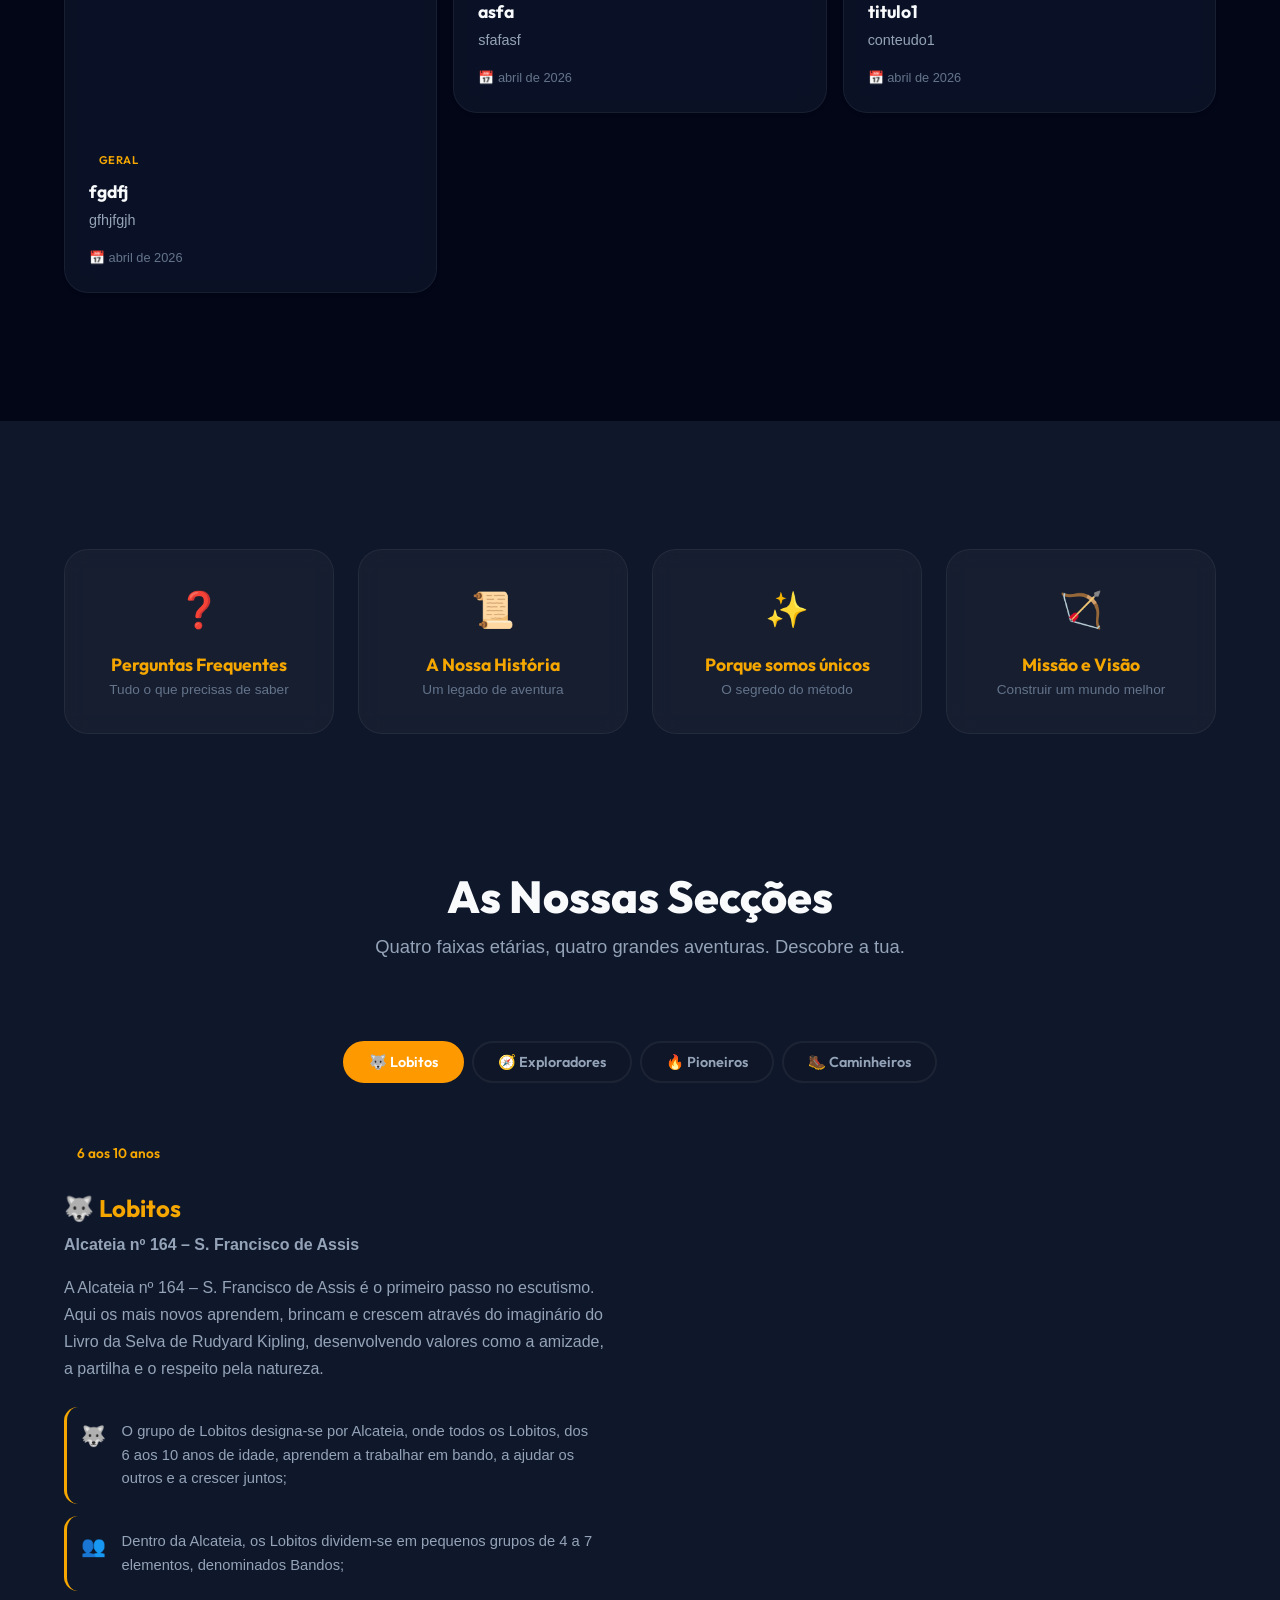
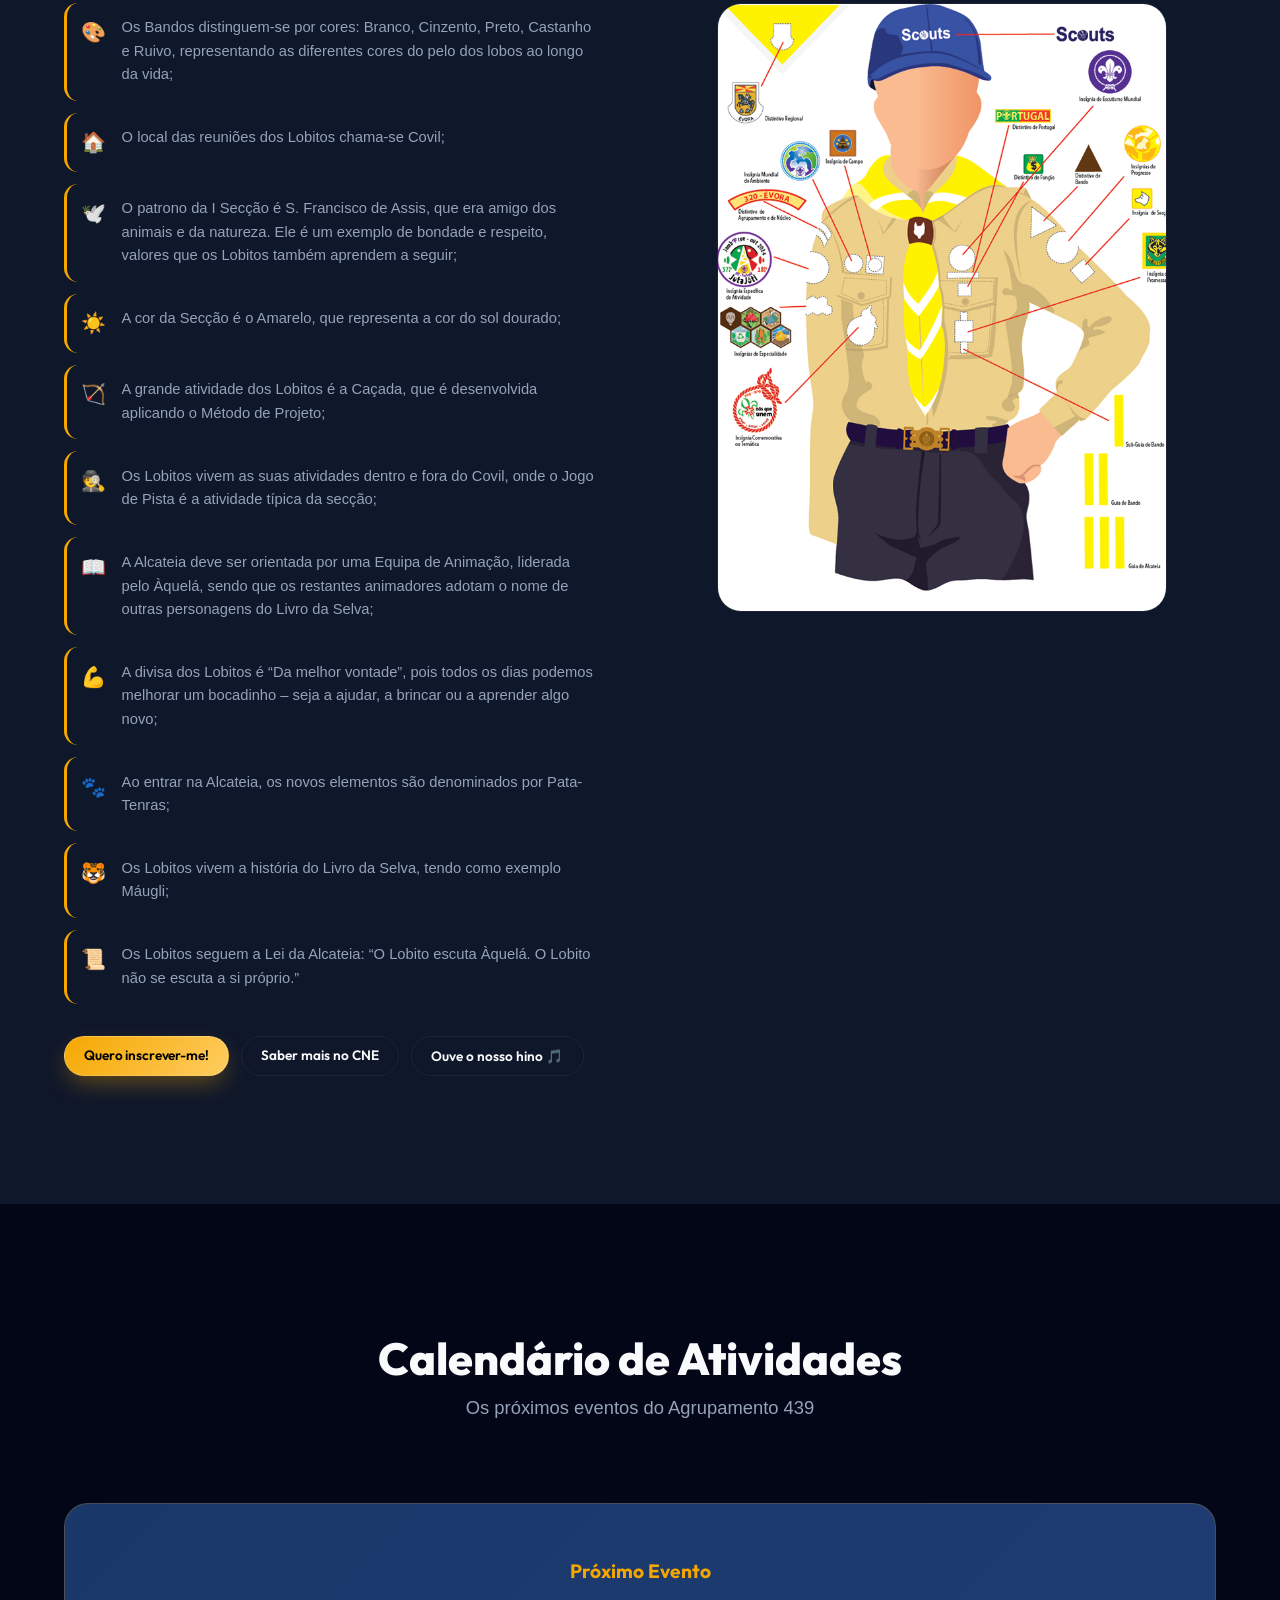
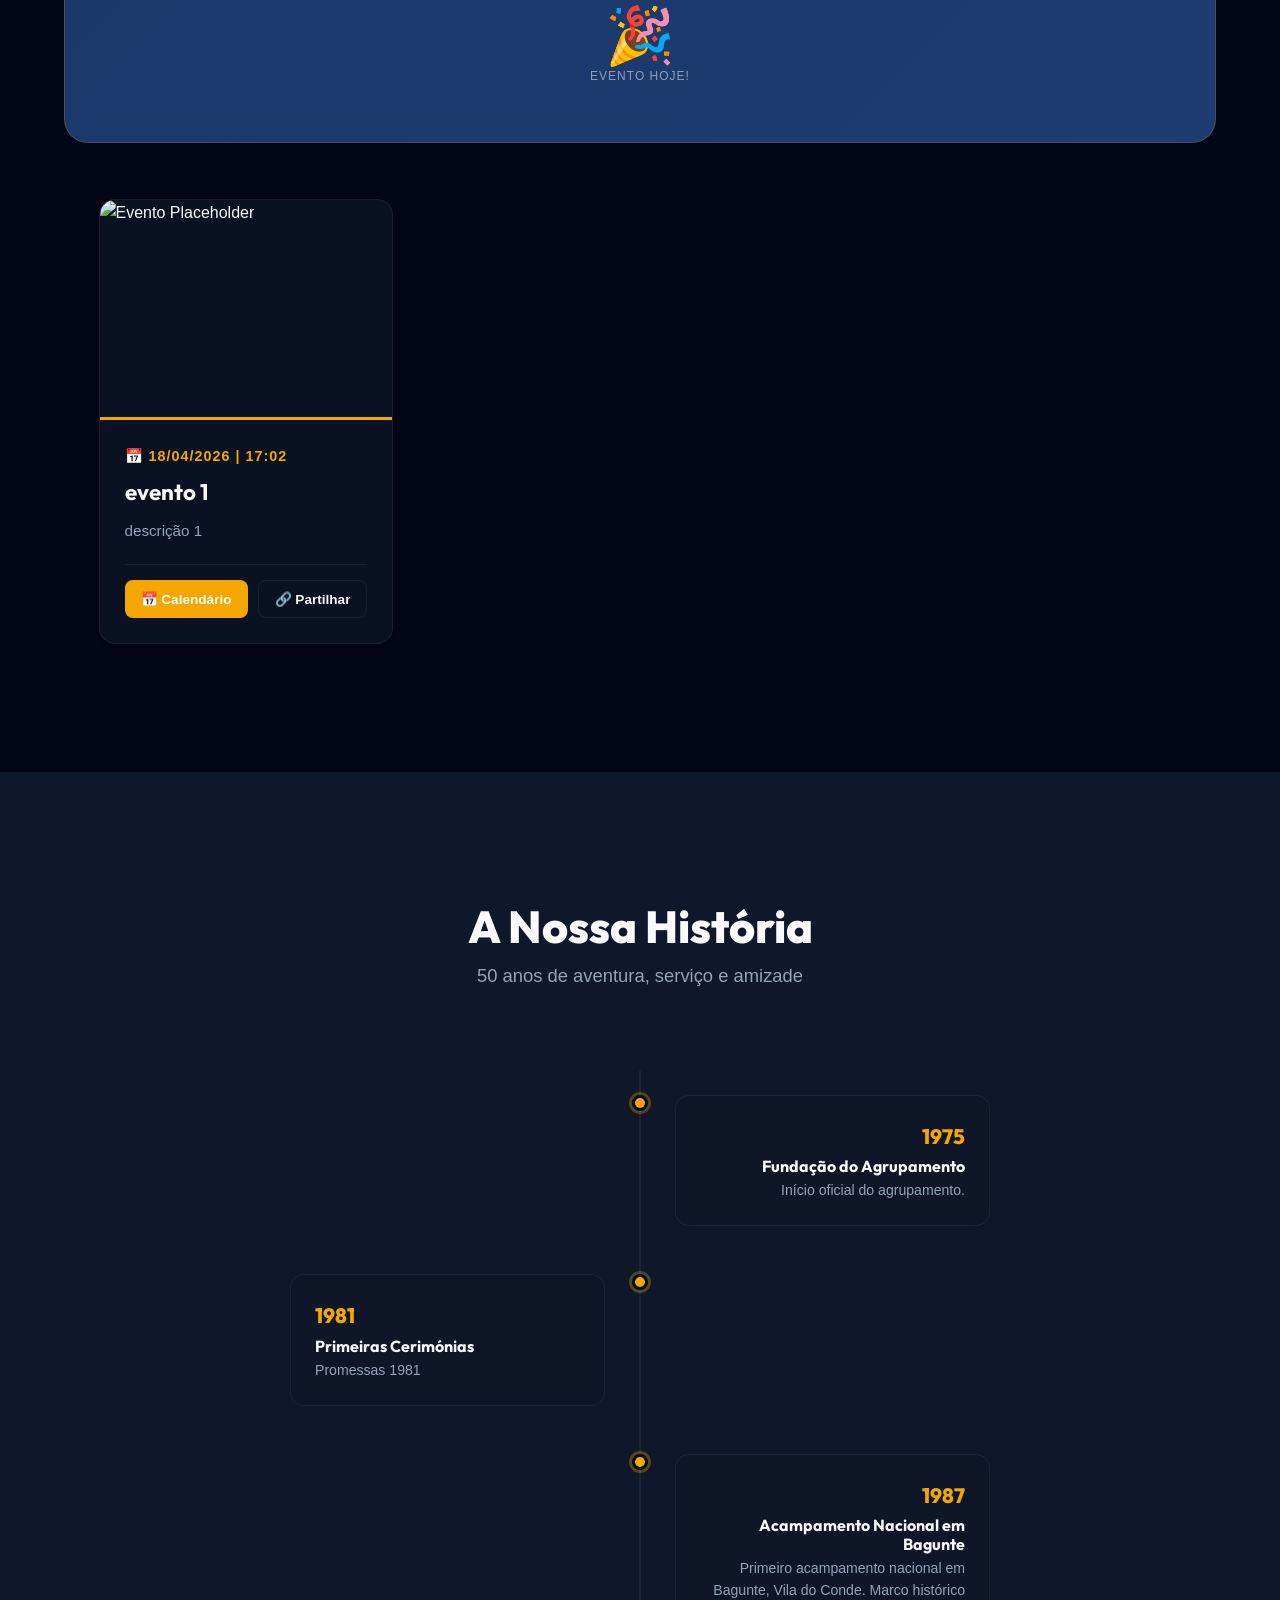
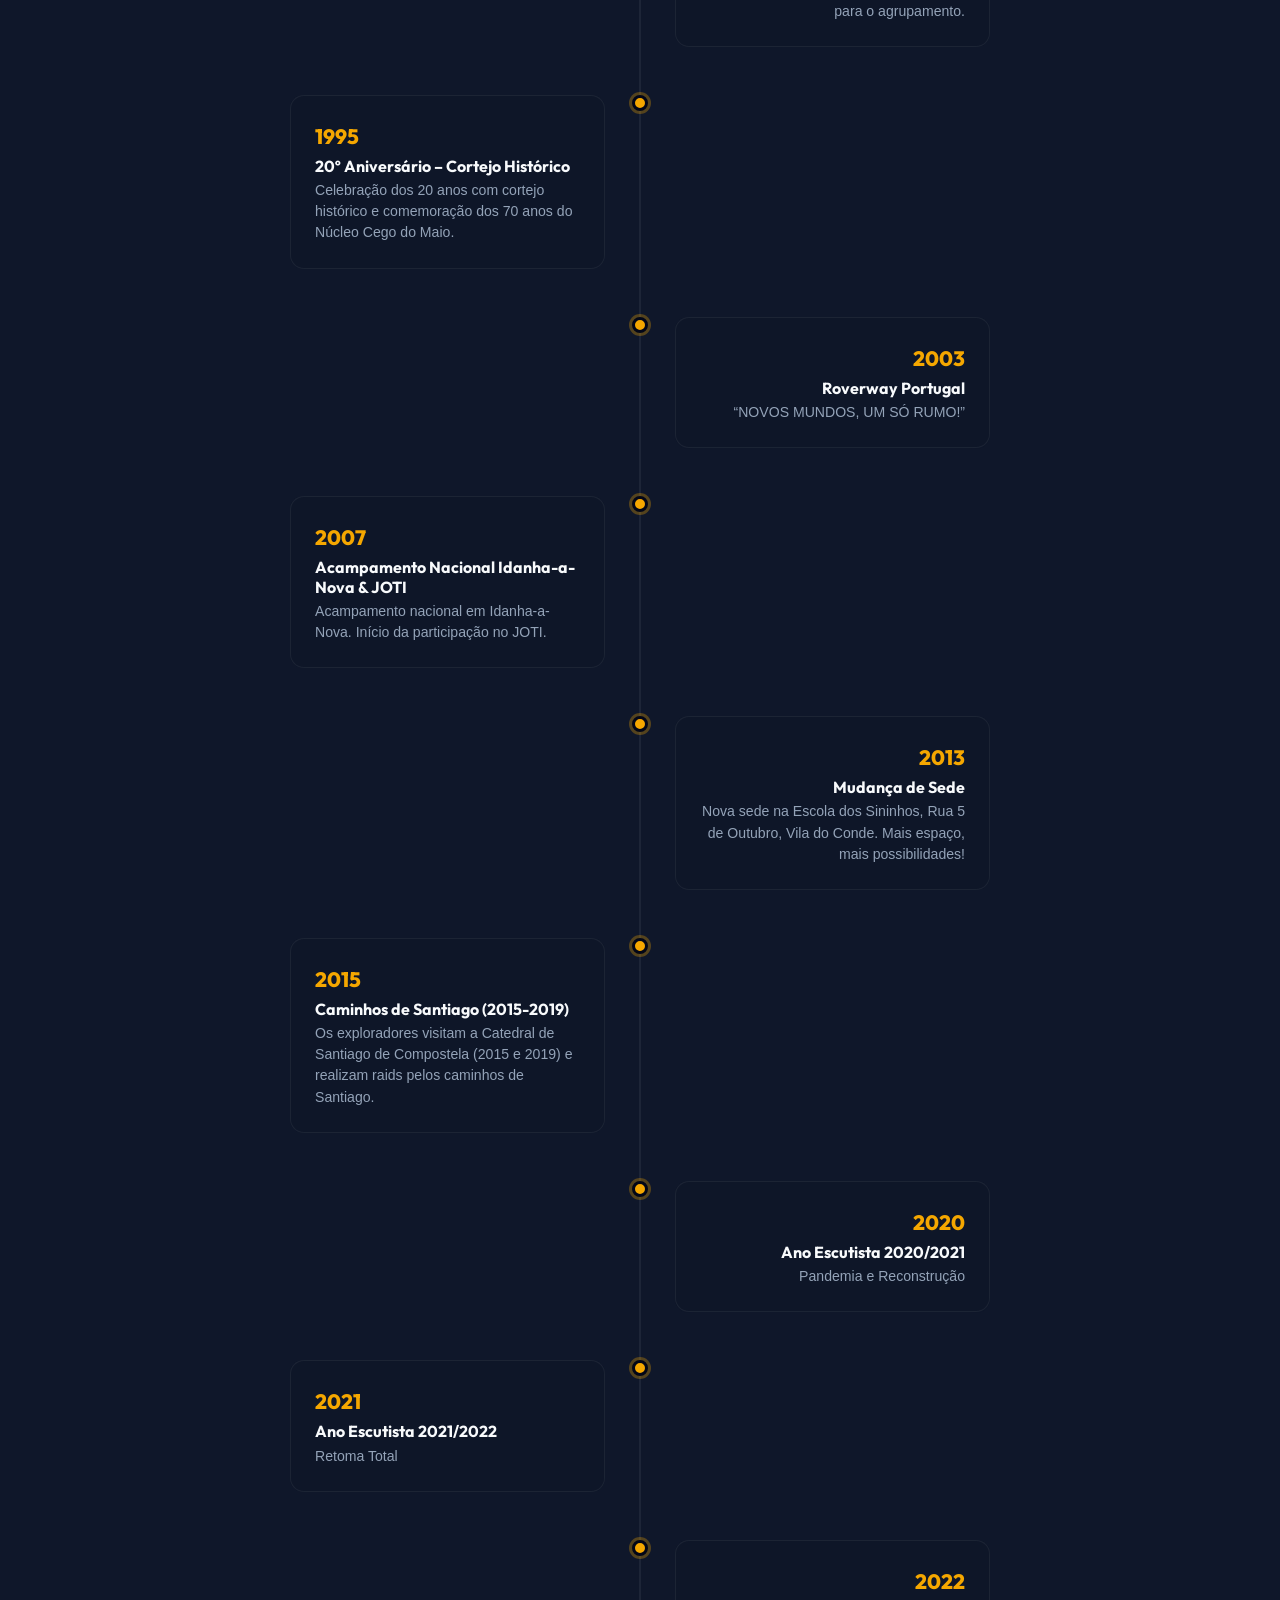
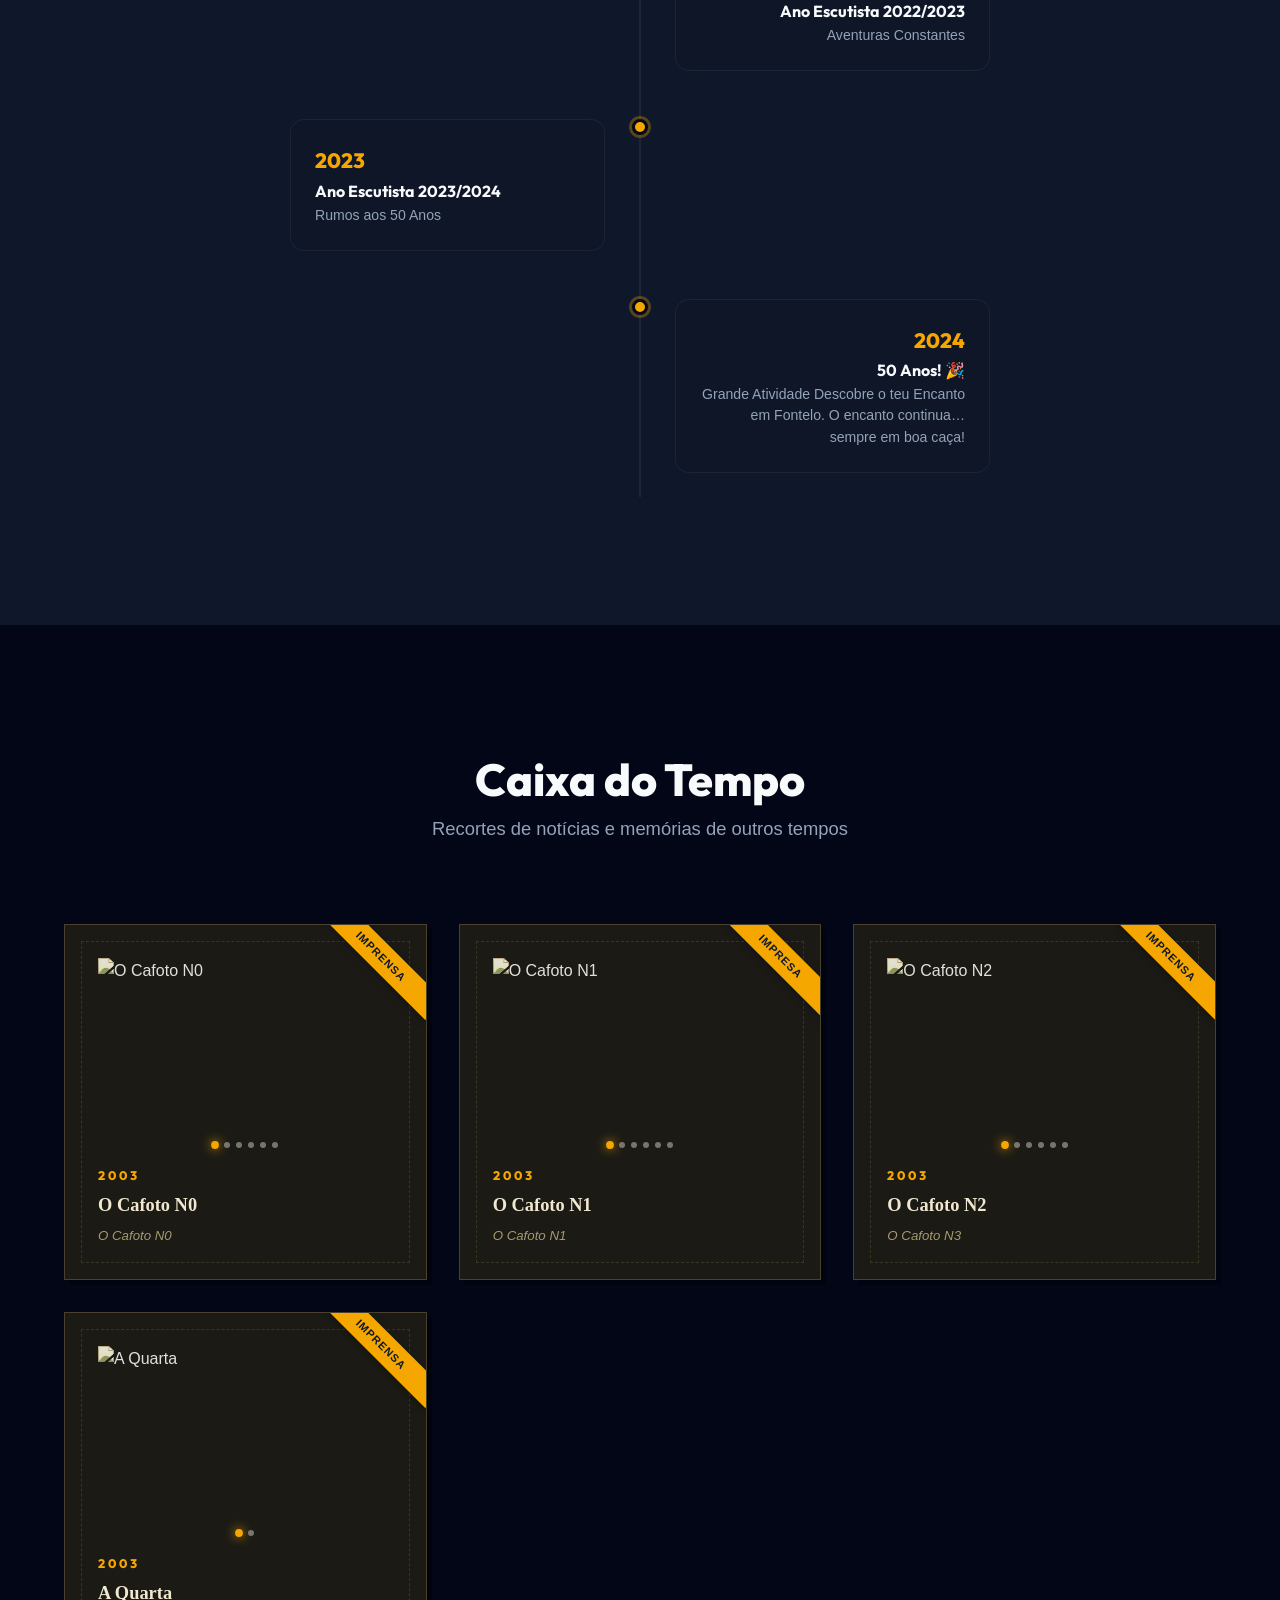
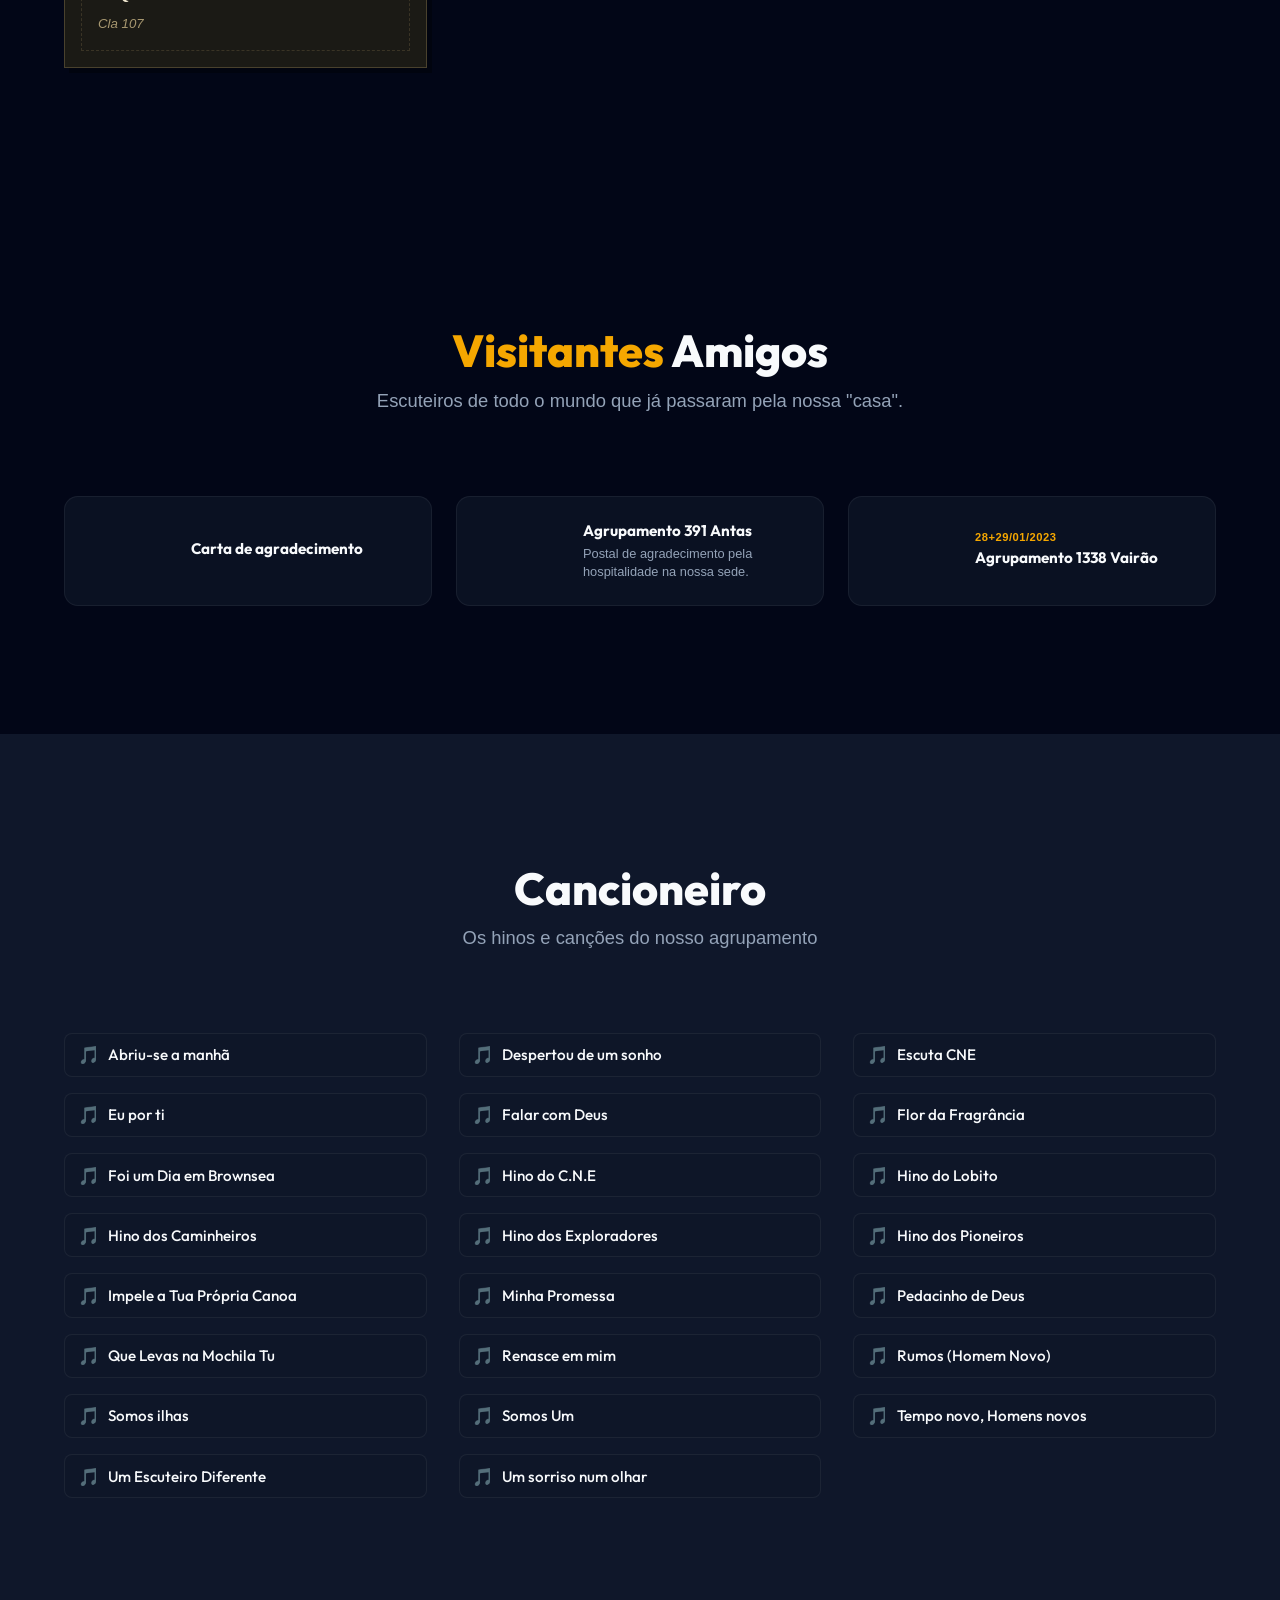
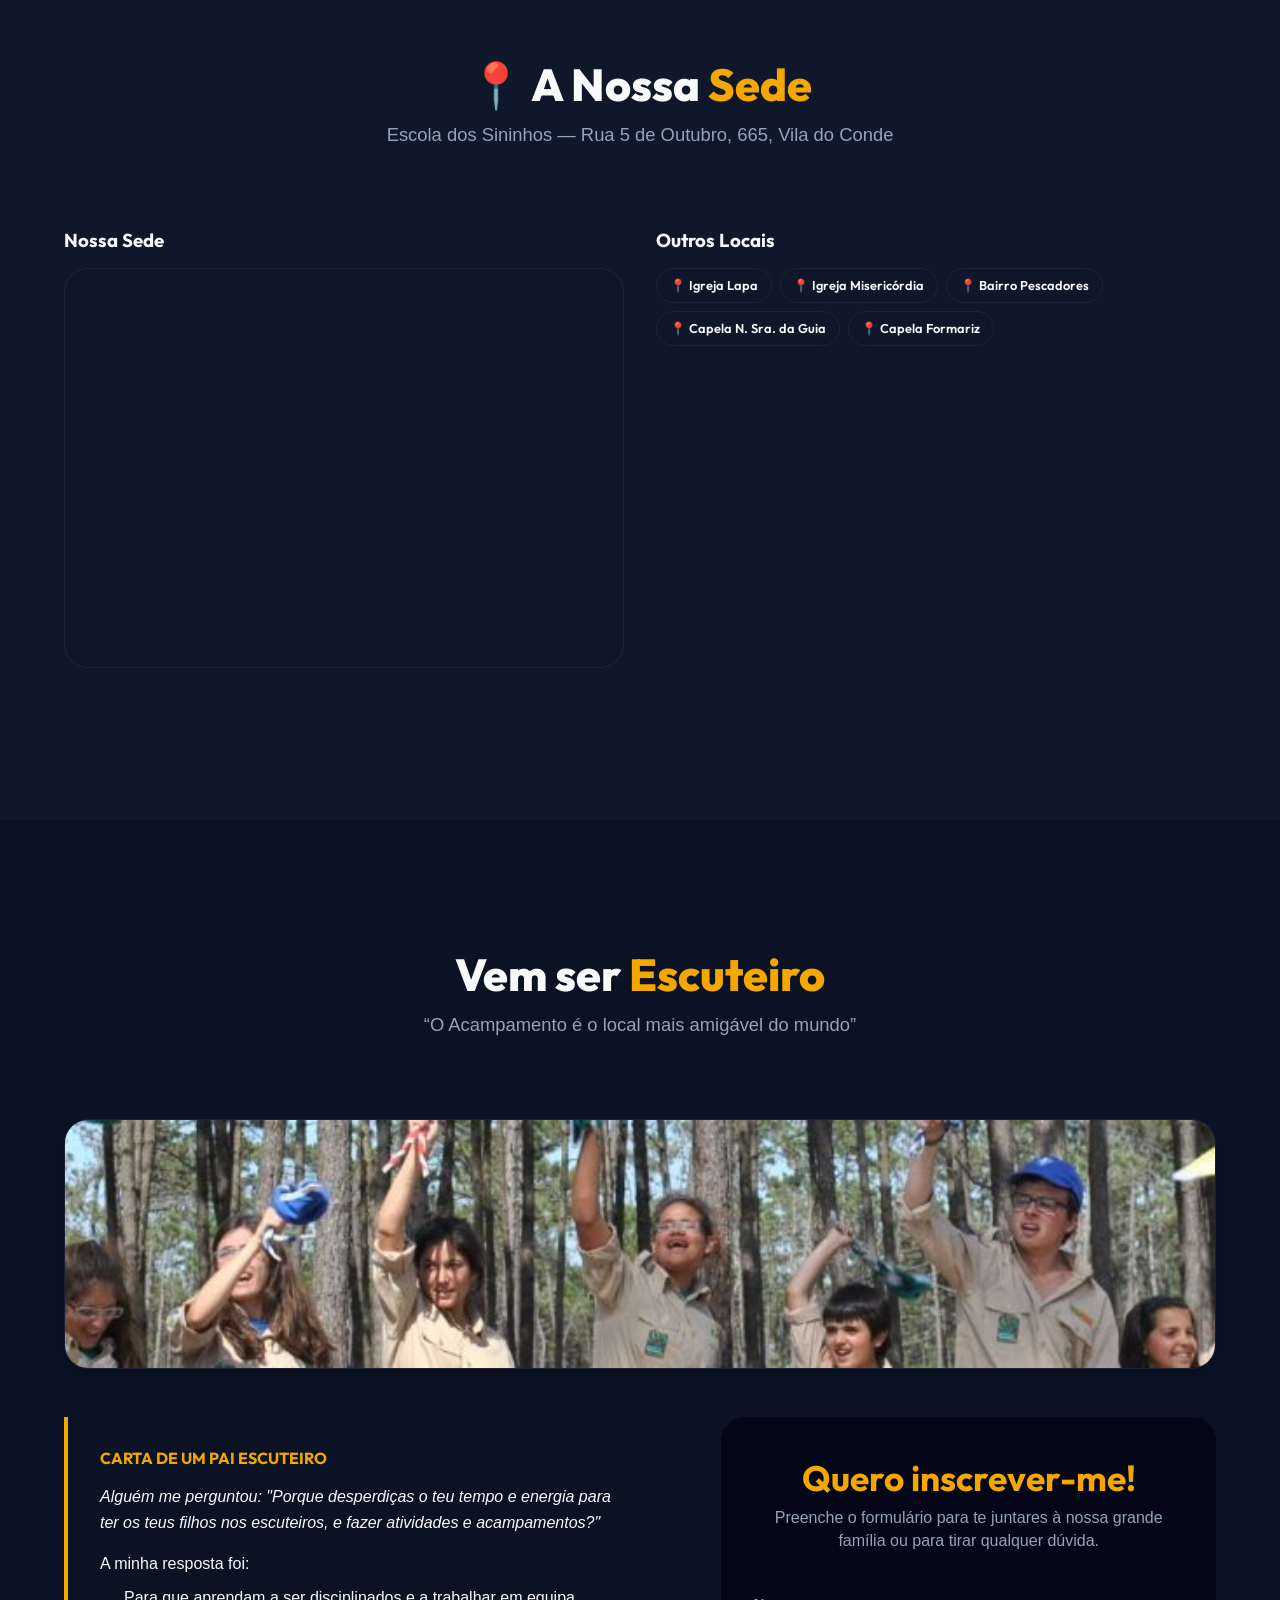
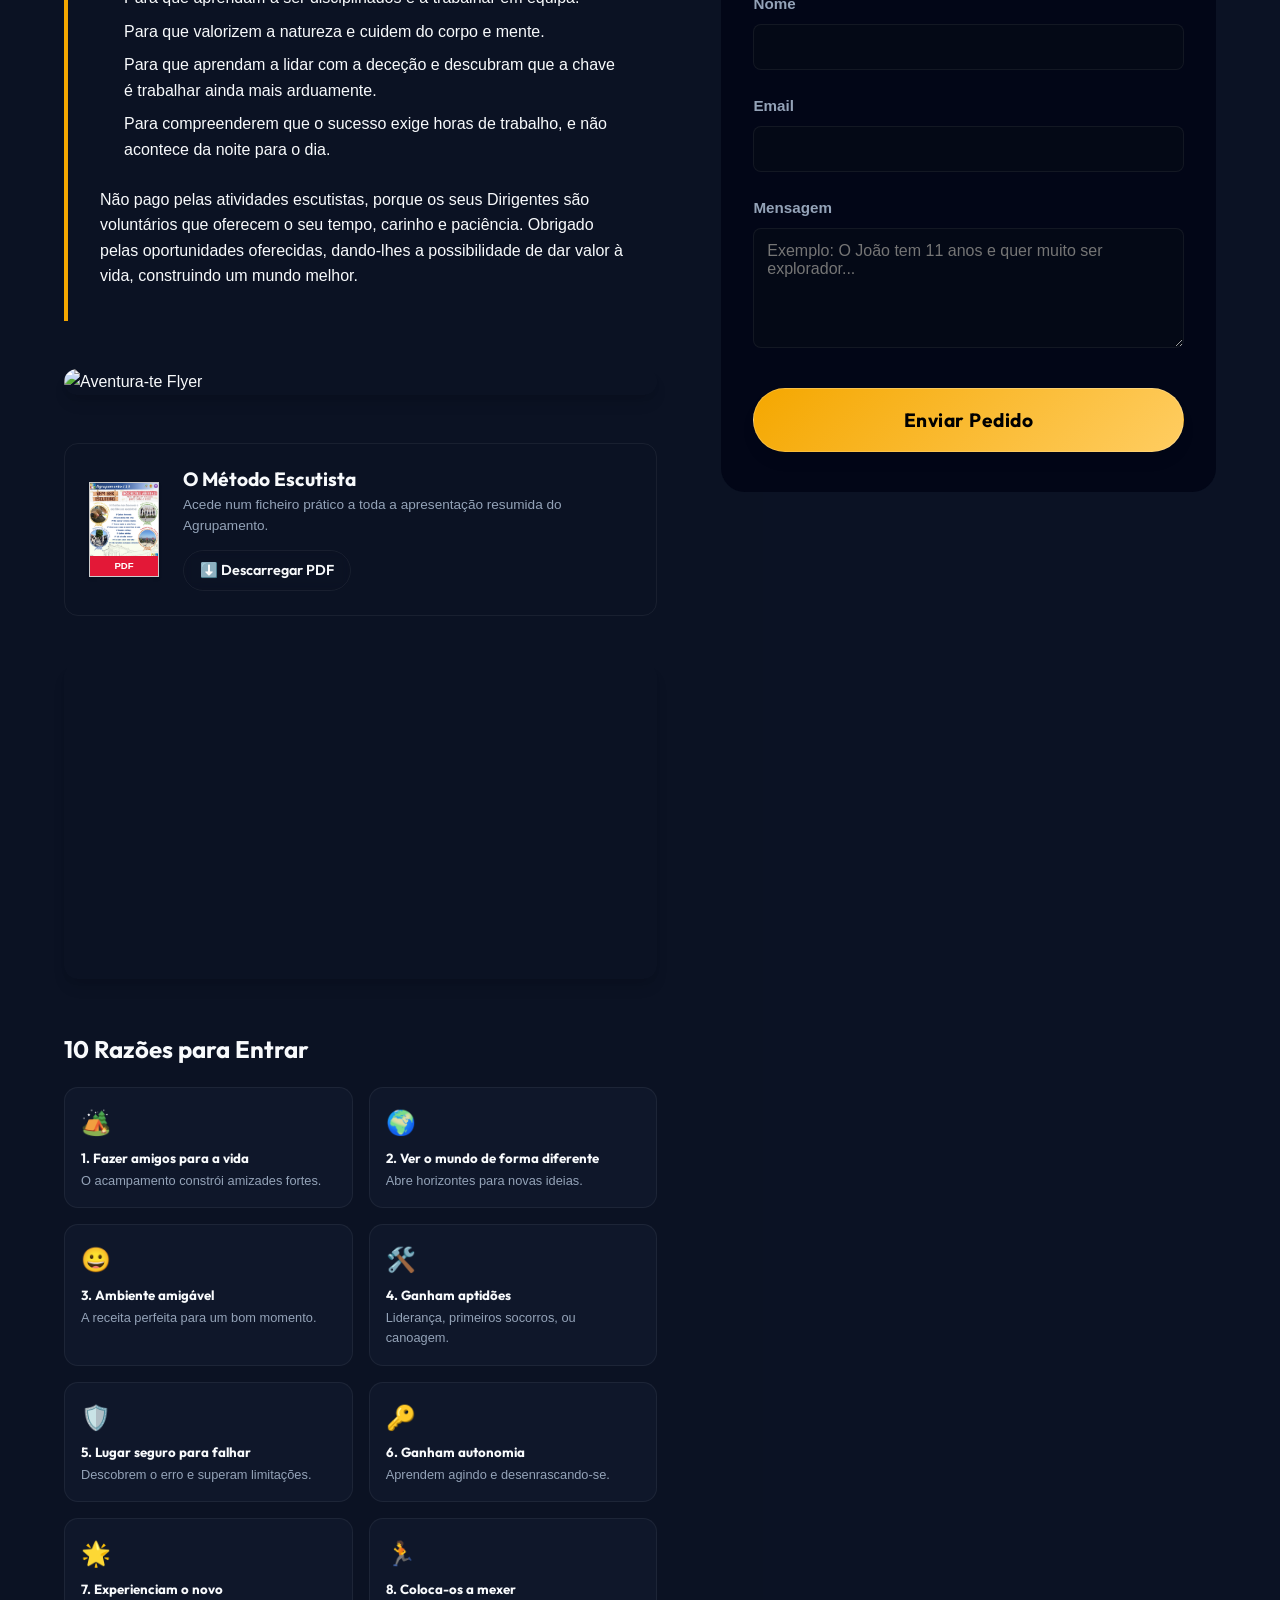
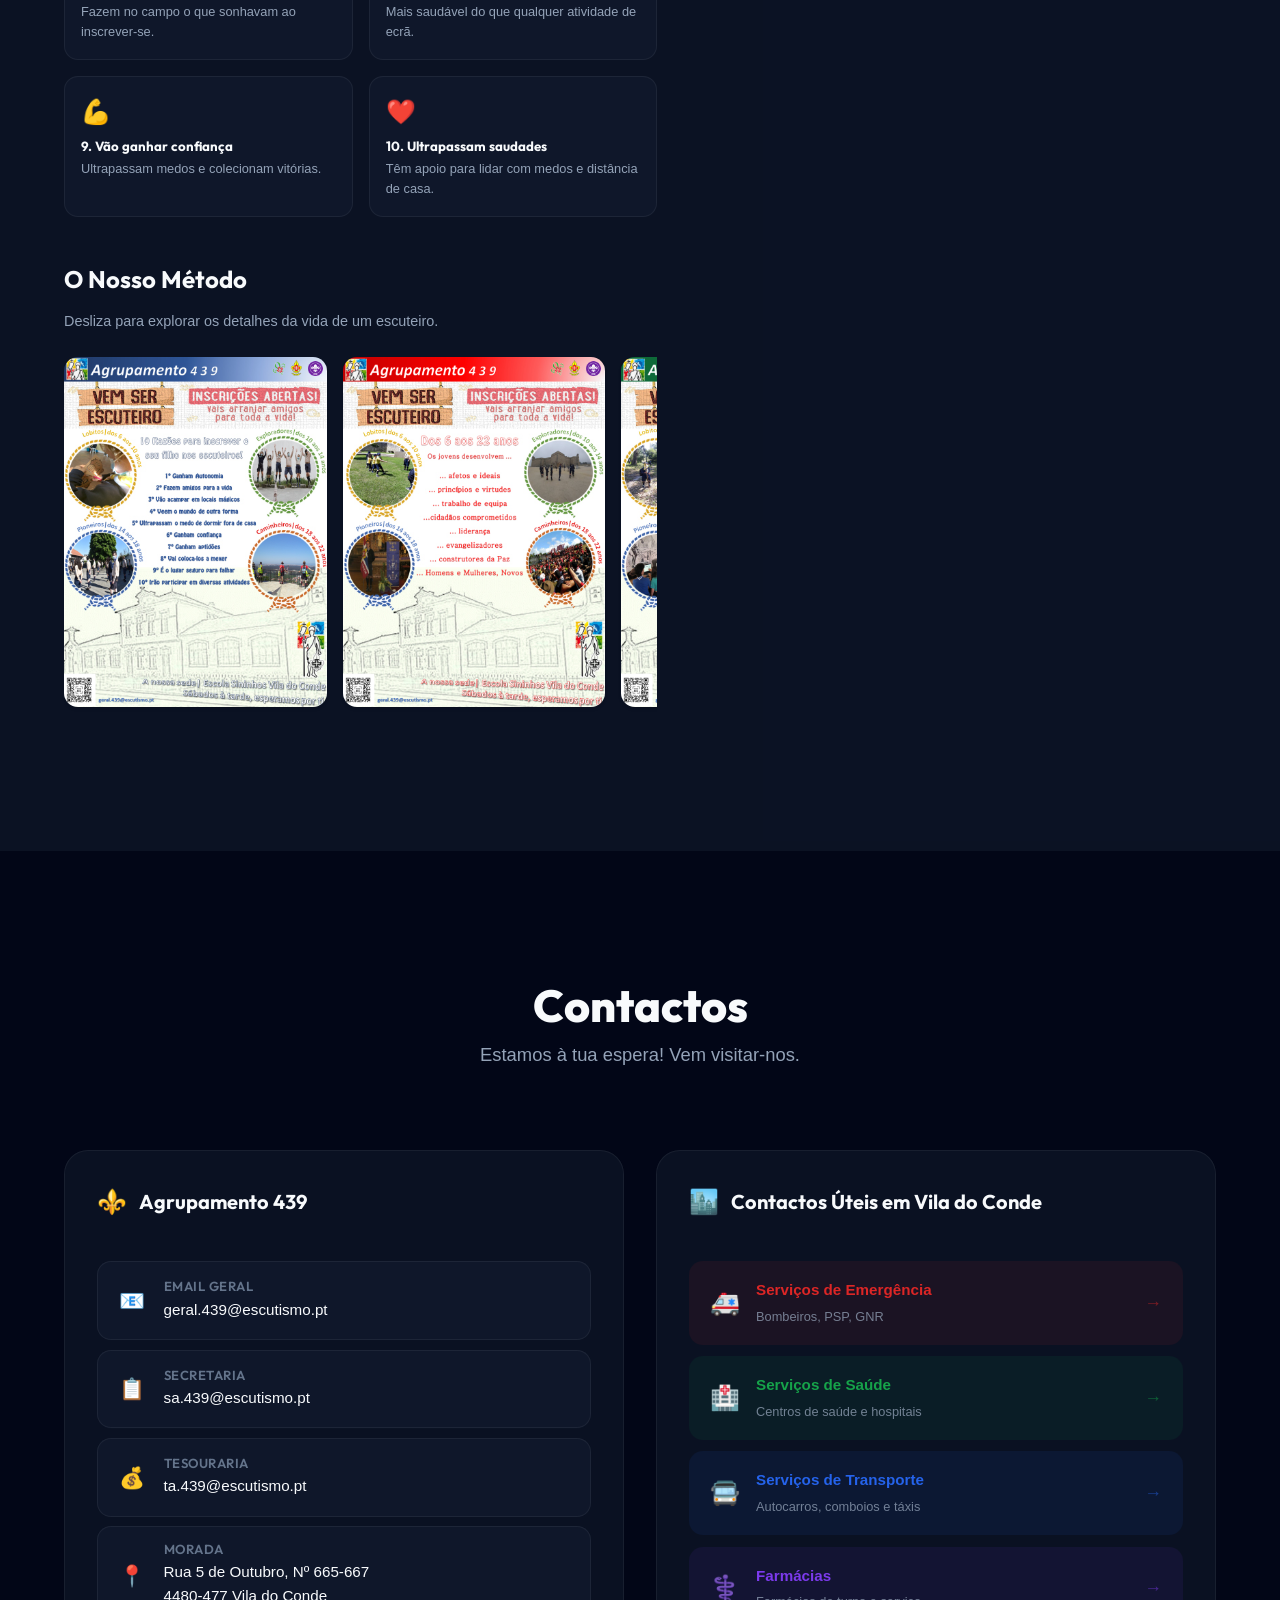
==== commit fd209f63: "commit" ====
--- a/index.html
+++ b/index.html
@@ -1003,10 +1003,10 @@
     </div>
   </div>
 
-  <script src="js/songs-data.js"></script>
-  <script src="js/visits-data.js"></script>
-  <script src="js/timeline-data.js"></script>
-  <script src="js/main.js"></script>
+  <script src="js/songs-data.js?v=1.1"></script>
+  <script src="js/visits-data.js?v=1.1"></script>
+  <script src="js/timeline-data.js?v=1.1"></script>
+  <script src="js/main.js?v=1.1"></script>
 </body>
 
 </html>
